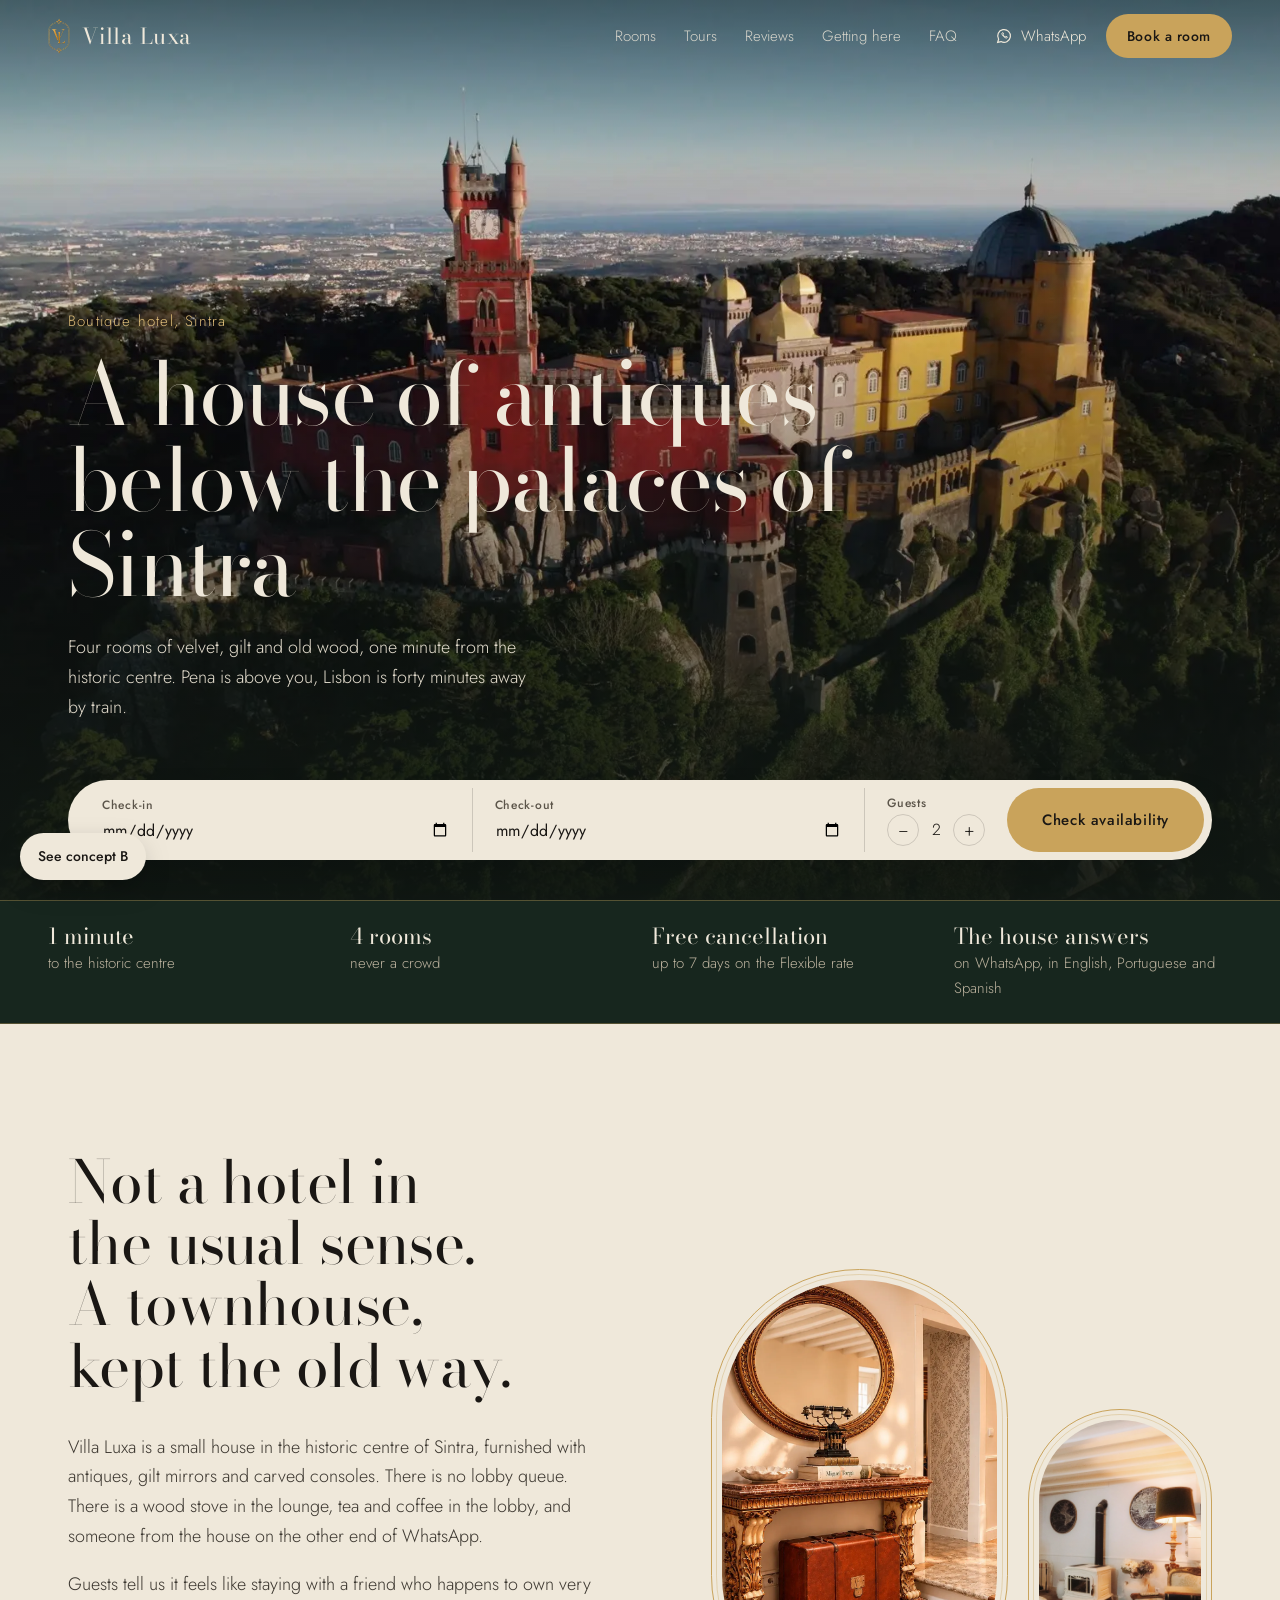
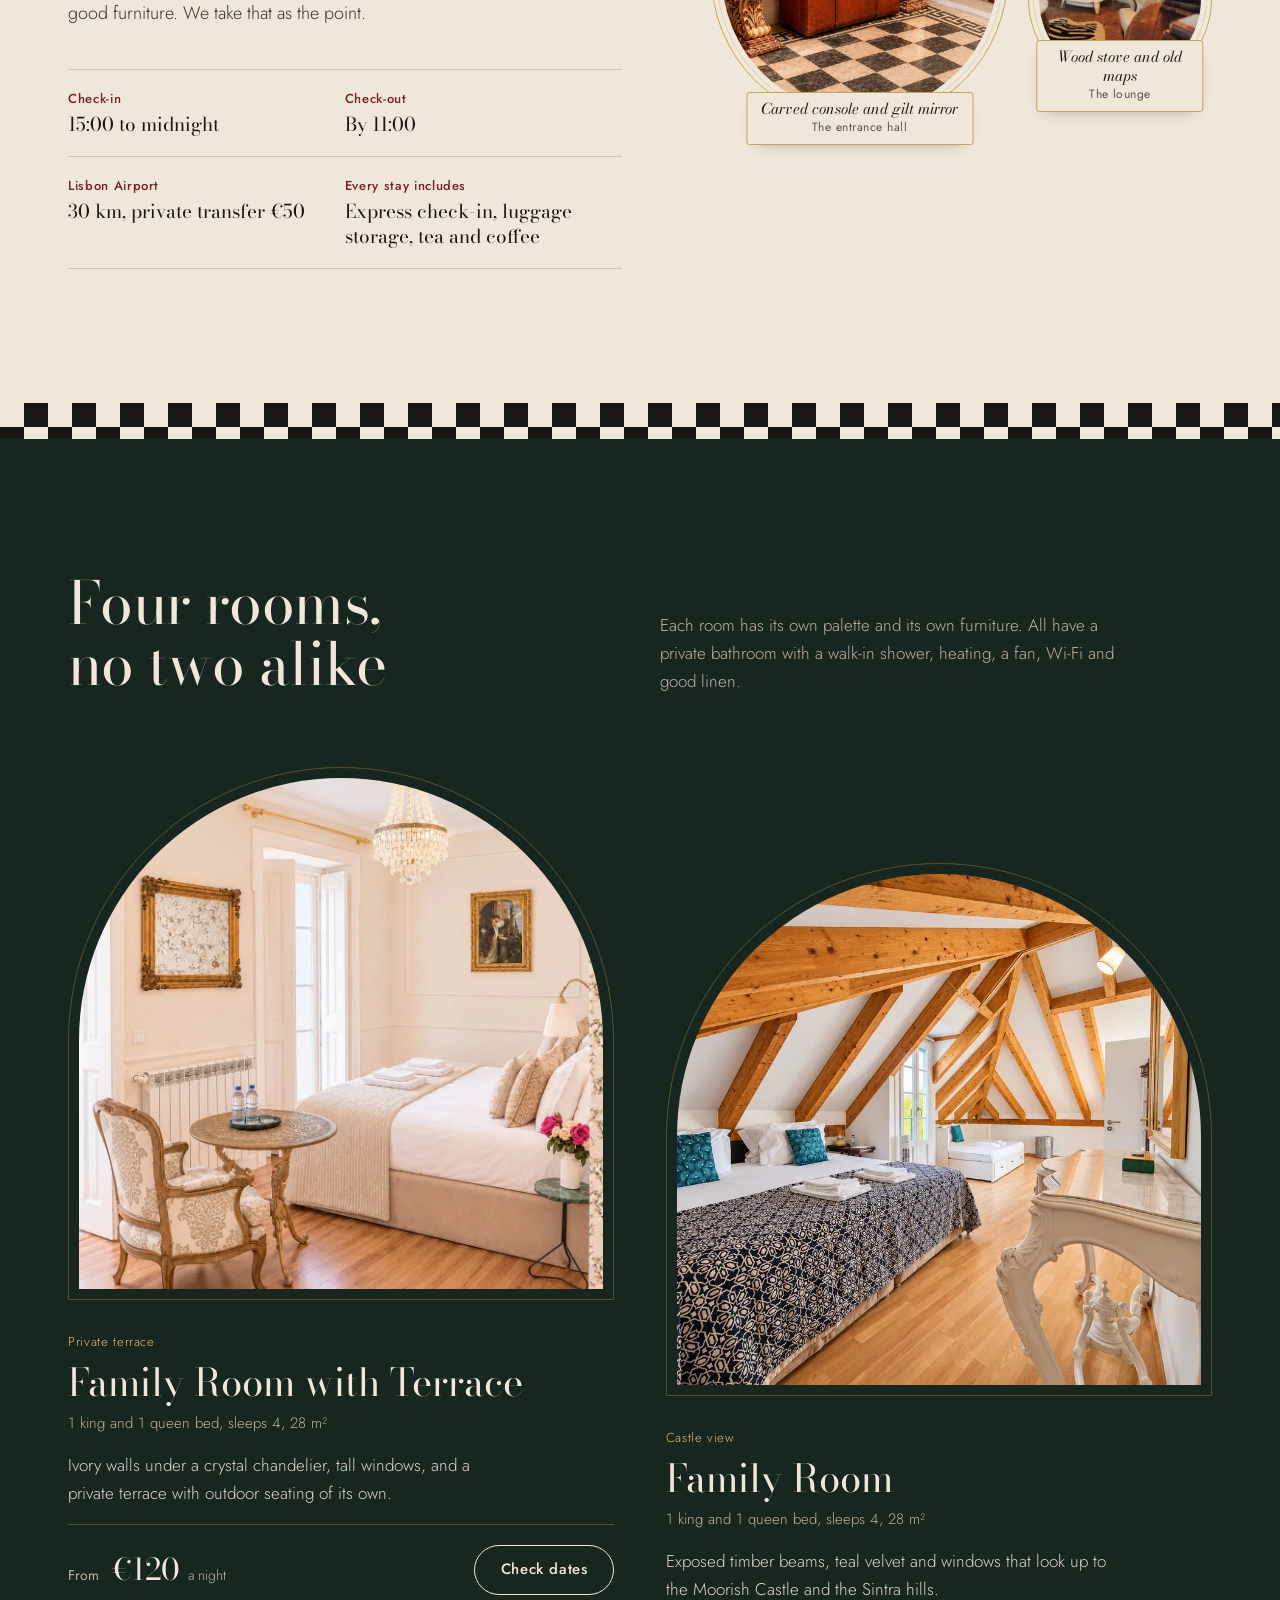
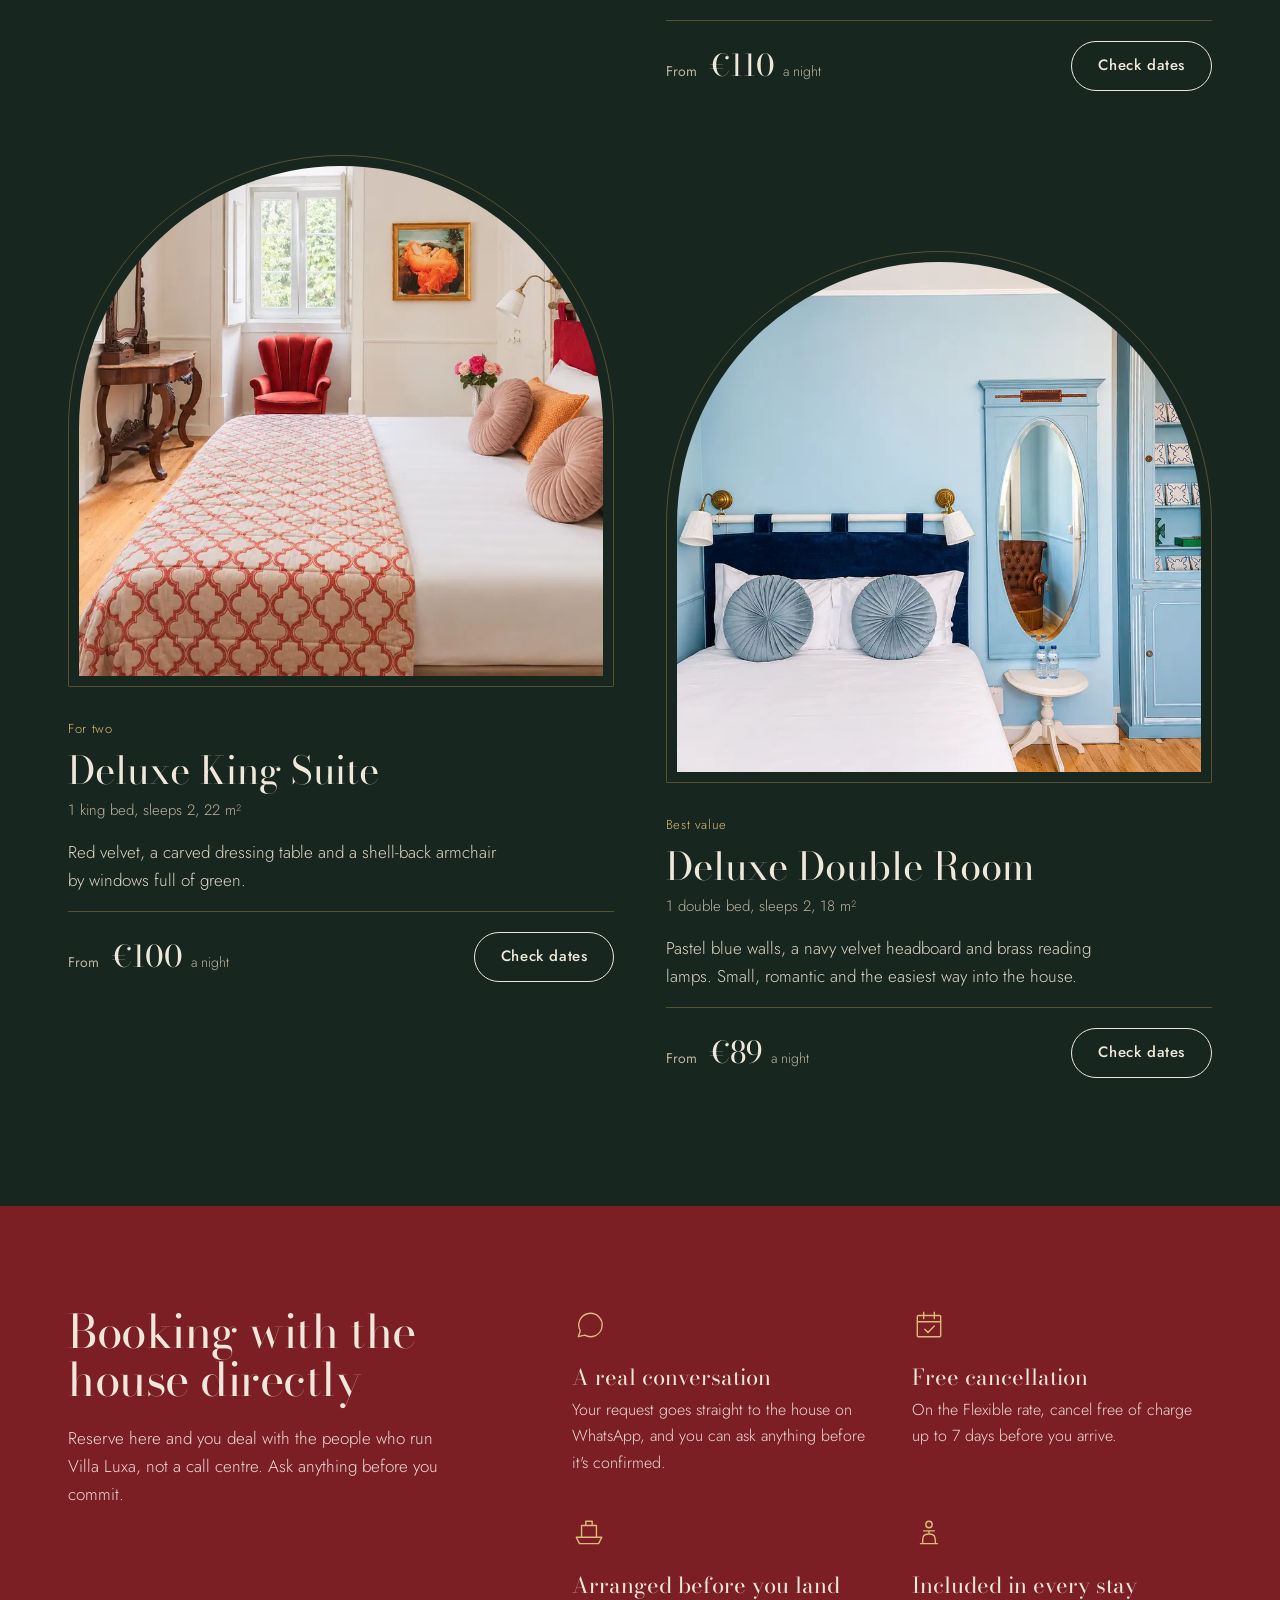
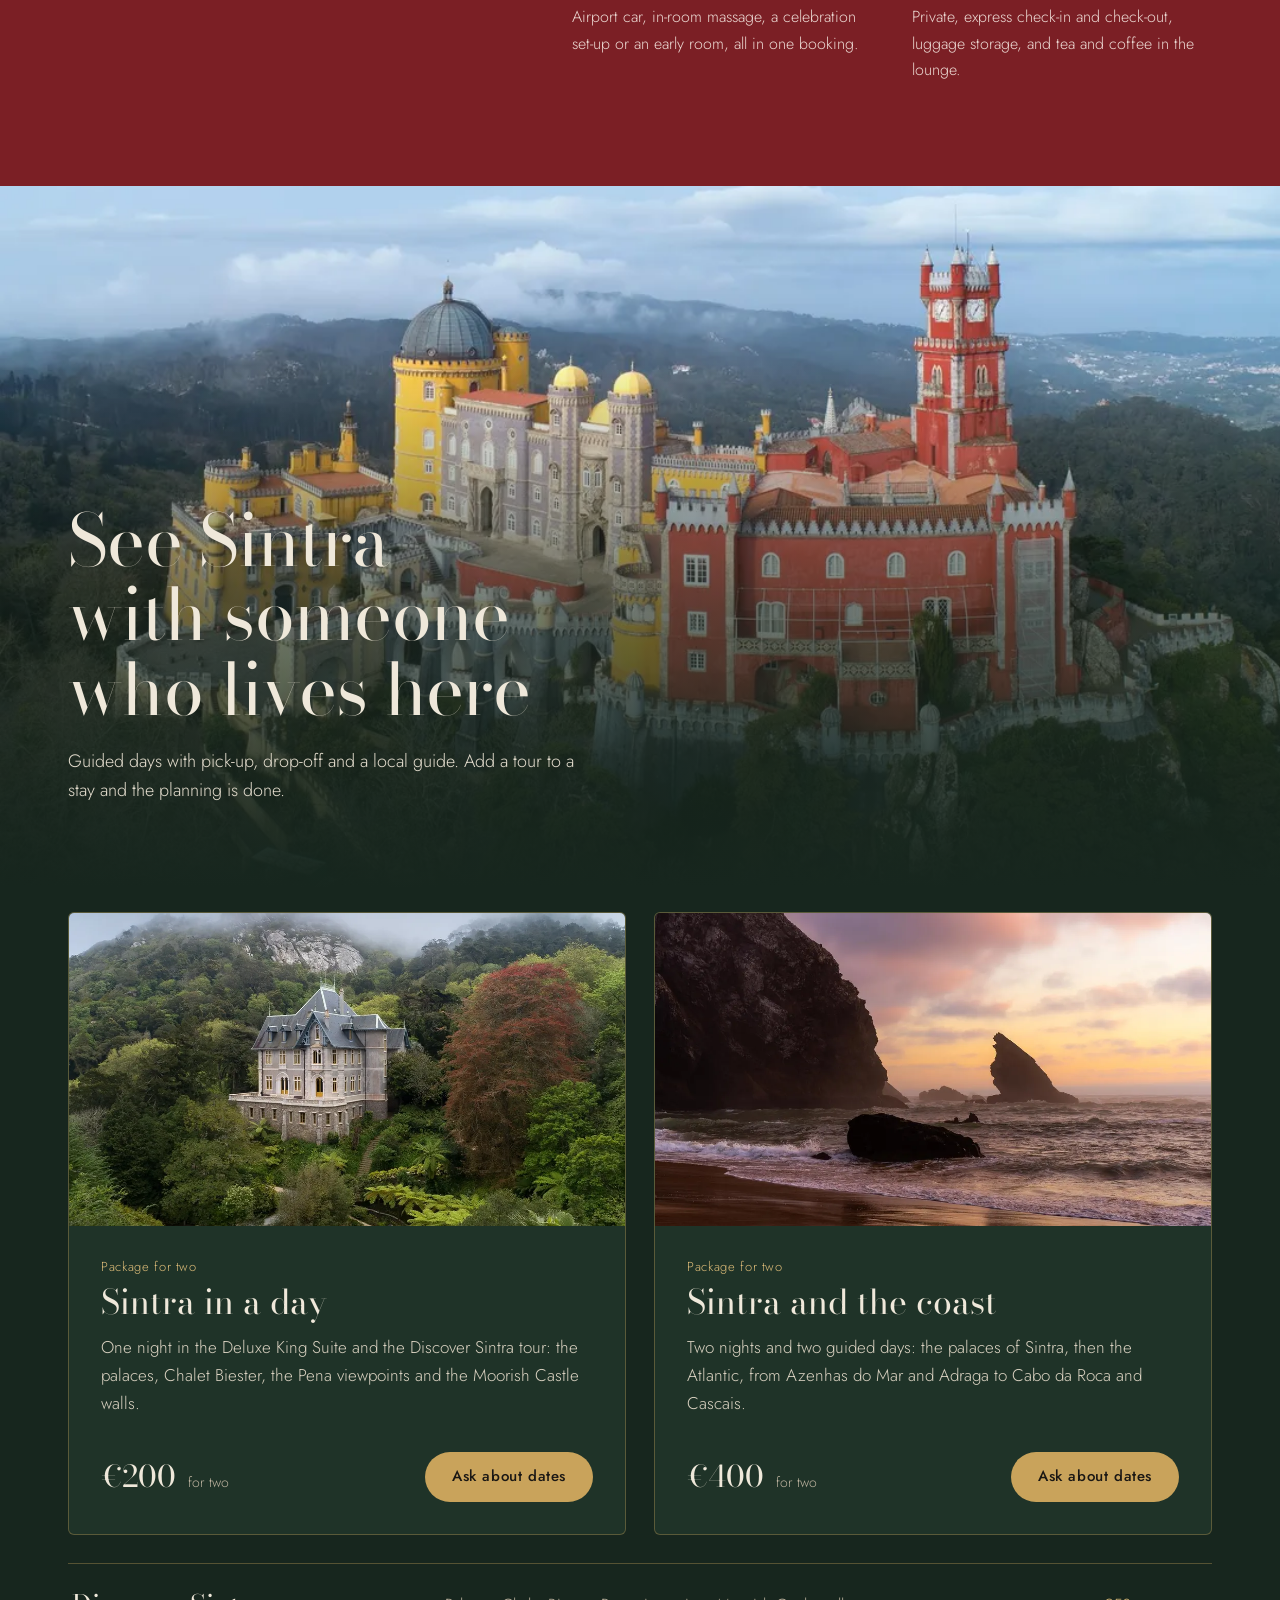
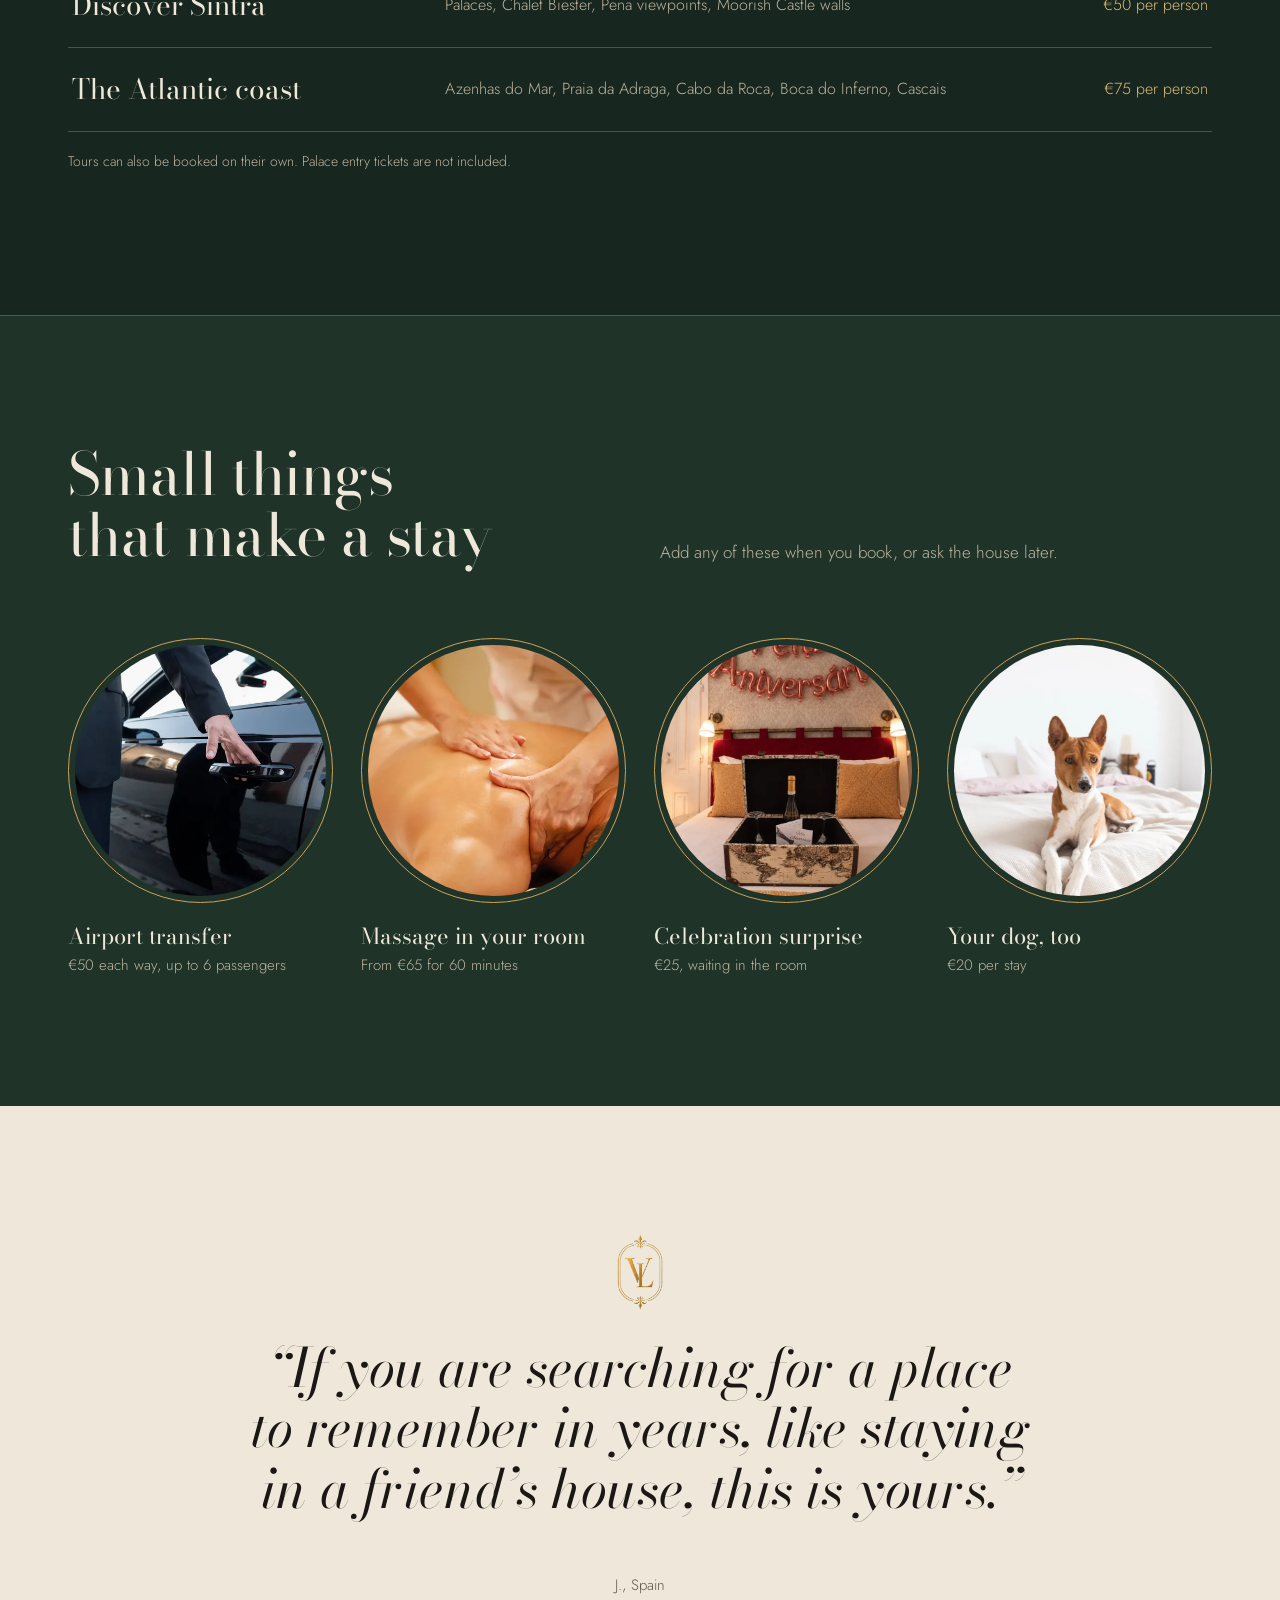
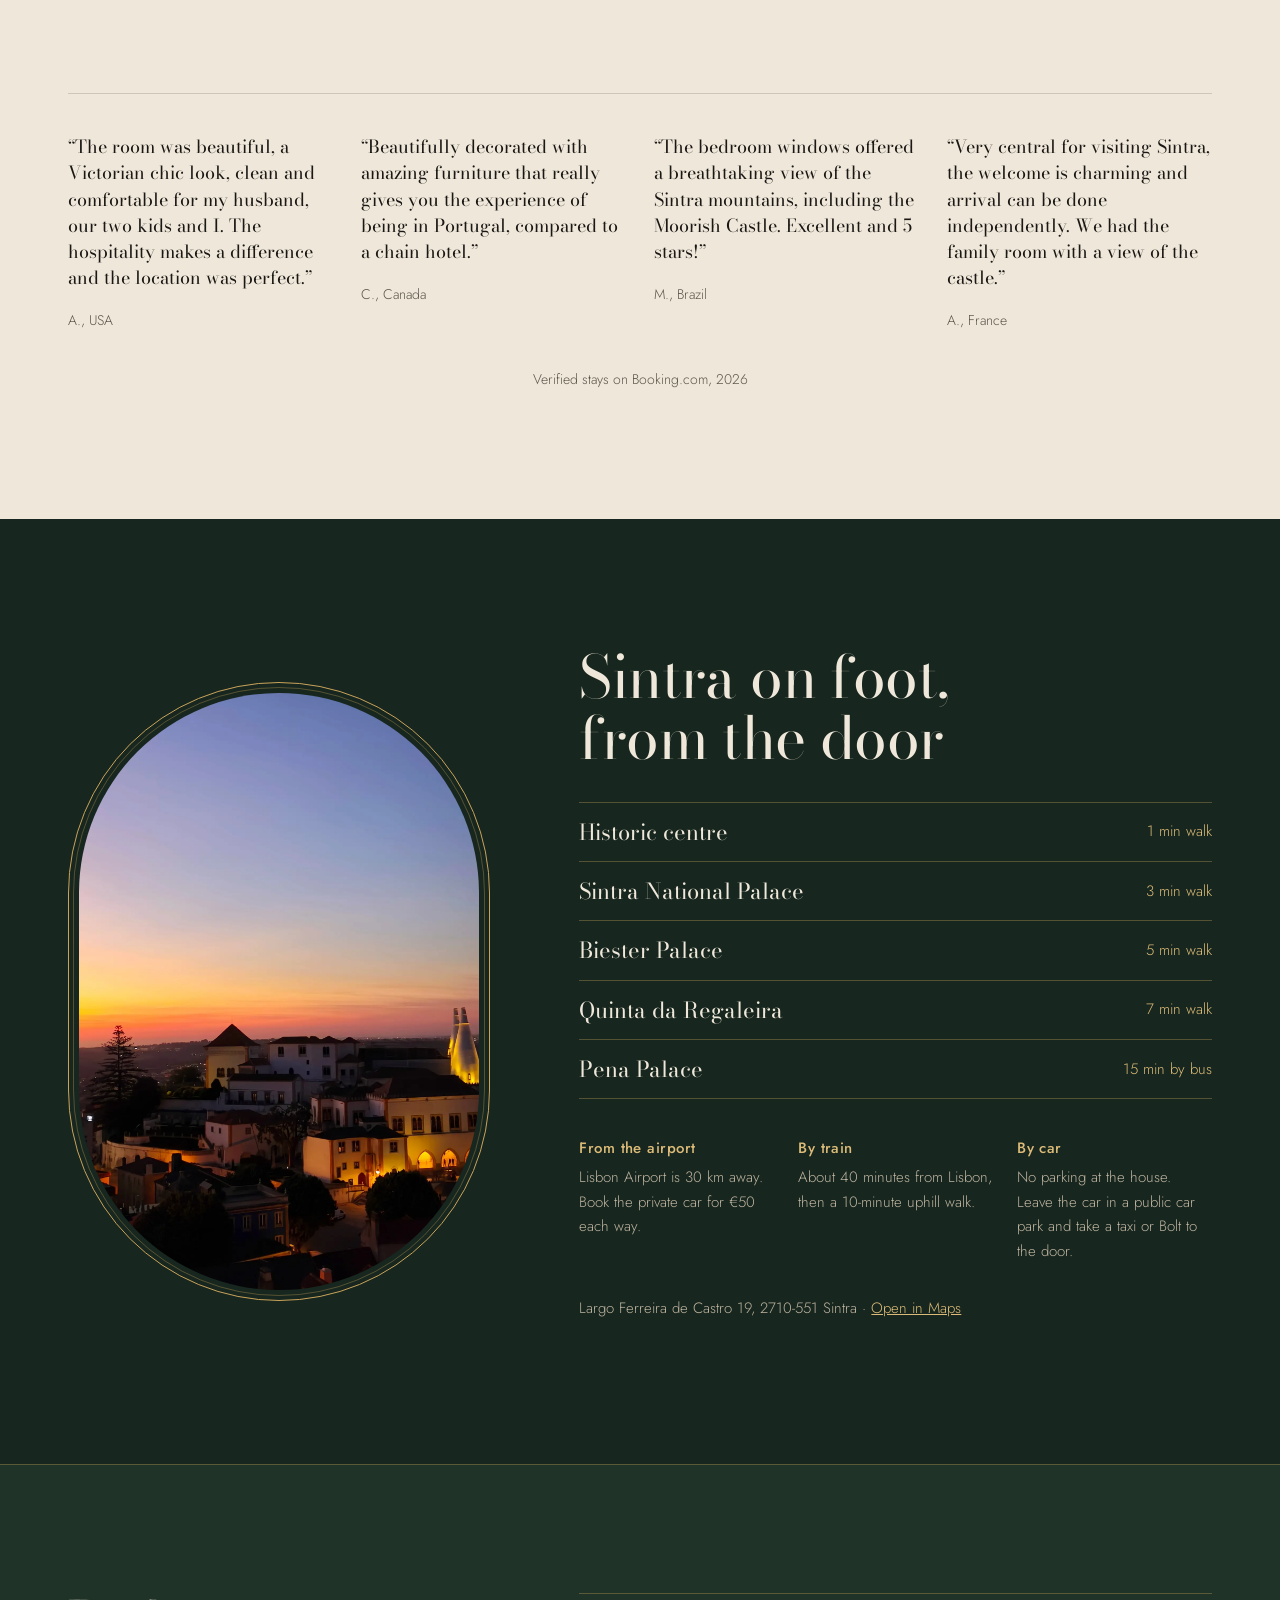
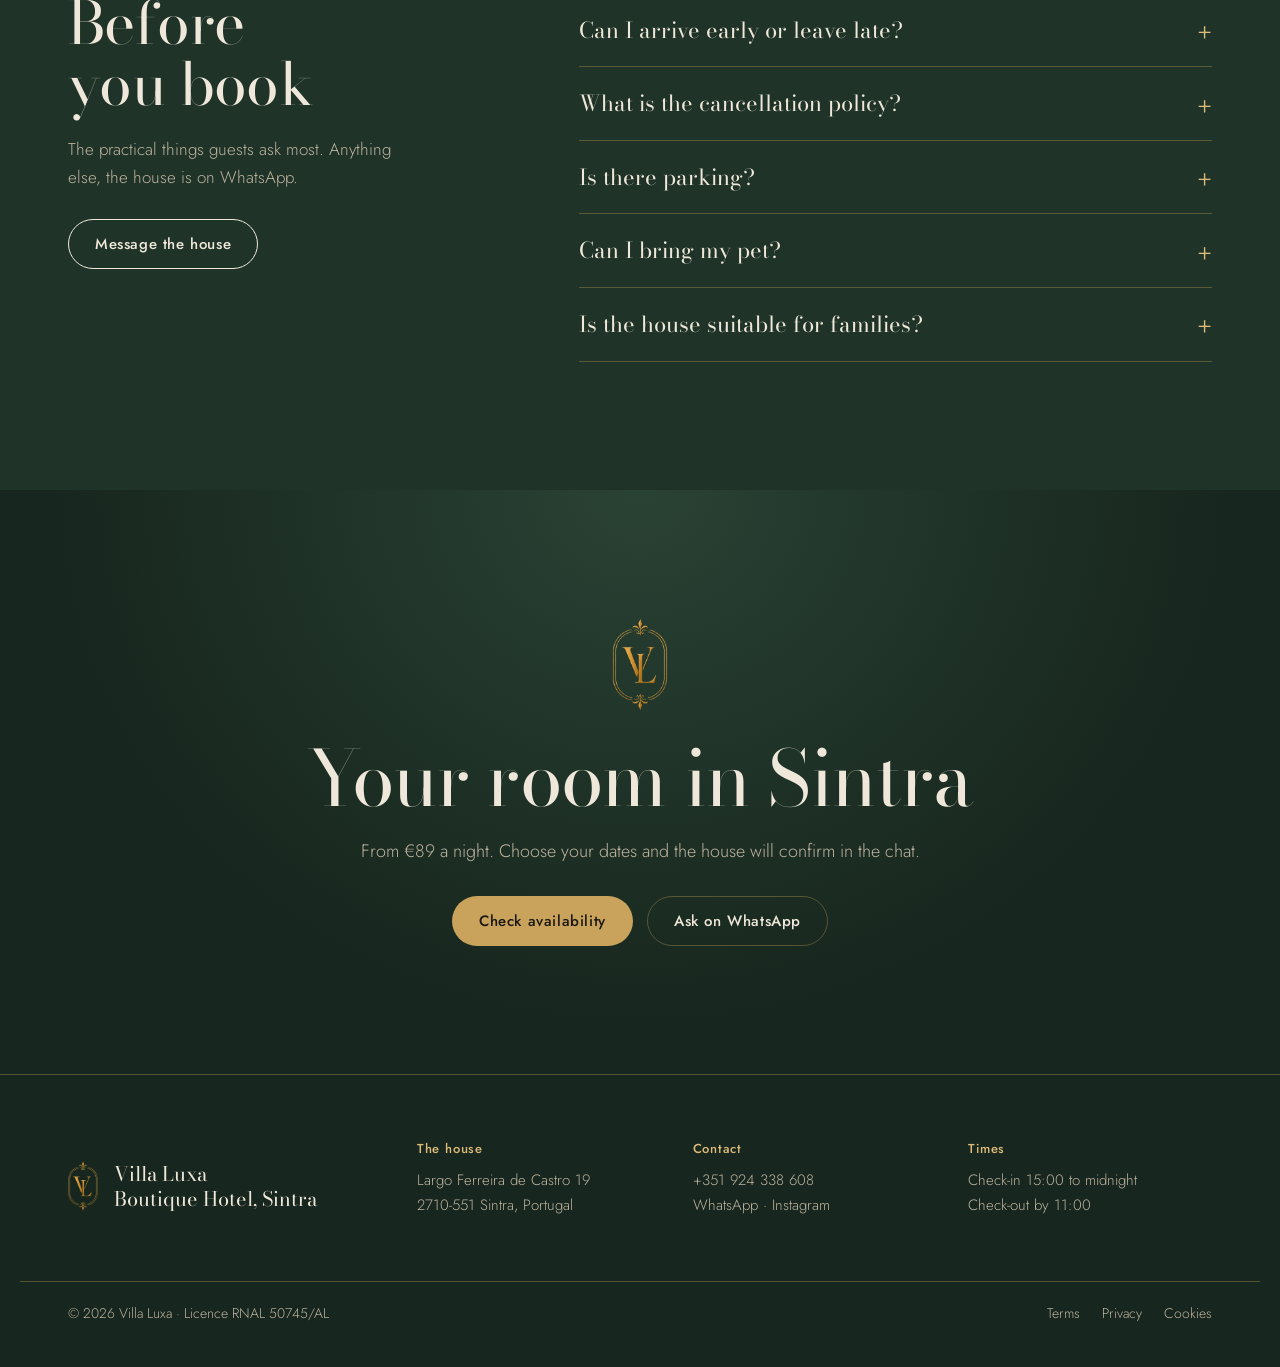
==== a/index.html @ af06a6b9 "Add two homepage design directions for Villa Luxa Concept A (Salão): evening, cinematic, forest gree" ====
<!doctype html>
<html lang="en">
<head>
<meta charset="utf-8">
<meta name="viewport" content="width=device-width, initial-scale=1">
<title>Villa Luxa · Boutique hotel in the heart of Sintra</title>
<meta name="description" content="A townhouse of antiques one minute from Sintra's historic centre. Four rooms, private tours to the palaces and the Atlantic coast, and a house that answers on WhatsApp.">
<link rel="preconnect" href="https://fonts.googleapis.com">
<link rel="preconnect" href="https://fonts.gstatic.com" crossorigin>
<link href="https://fonts.googleapis.com/css2?family=Bodoni+Moda:ital,opsz,wght@0,6..96,400..700;1,6..96,400..600&family=Jost:wght@300..600&display=swap" rel="stylesheet">
<link rel="stylesheet" href="style.css">
<link rel="icon" href="../assets/img/monogram.png">
</head>
<body>

<a class="skip" href="#main">Skip to content</a>

<header class="nav" data-nav>
  <div class="nav-in">
    <a class="nav-brand" href="#top" aria-label="Villa Luxa, back to top">
      <img src="../assets/img/monogram.png" alt="" width="22" height="36">
      <span>Villa Luxa</span>
    </a>
    <nav class="nav-links" aria-label="Main">
      <a href="#rooms">Rooms</a>
      <a href="#tours">Tours</a>
      <a href="#reviews">Reviews</a>
      <a href="#visit">Getting here</a>
      <a href="#faq">FAQ</a>
    </nav>
    <div class="nav-actions">
      <a class="nav-wa" href="https://wa.me/351924338608" target="_blank" rel="noopener" aria-label="Message the house on WhatsApp">
        <svg width="18" height="18" viewBox="0 0 24 24" fill="none" stroke="currentColor" stroke-width="1.6" aria-hidden="true"><path d="M3.5 20.5l1.3-4.2A8.5 8.5 0 1 1 8 19.4z"/><path d="M9 8.5c.3 2.6 3.3 5.9 6.5 6.4l1-1.6-2-1-1 .9c-1-.4-2.4-1.8-2.8-2.8l.9-1-1-2z" stroke-width="1.2"/></svg>
        <span>WhatsApp</span>
      </a>
      <button class="btn btn-gilt btn-sm" type="button" data-book-open>Book a room</button>
    </div>
  </div>
</header>

<main id="main">

<!-- HERO -->
<section class="hero" id="top">
  <video class="hero-video" autoplay muted loop playsinline poster="../assets/img/pena-aerial.webp" aria-hidden="true">
    <source src="../assets/video/hero.mp4" type="video/mp4">
  </video>
  <div class="hero-scrim" aria-hidden="true"></div>
  <div class="hero-in">
    <p class="hero-kicker">Boutique hotel, Sintra</p>
    <h1 class="hero-title">A house of antiques<br>below the palaces of Sintra</h1>
    <p class="hero-sub">Four rooms of velvet, gilt and old wood, one minute from the historic centre. Pena is above you, Lisbon is forty minutes away by train.</p>
  </div>

  <form class="qb" data-quick-book aria-label="Check availability">
    <label class="qb-field"><span>Check-in</span><input type="date" data-qb-in required></label>
    <label class="qb-field"><span>Check-out</span><input type="date" data-qb-out required></label>
    <div class="qb-field qb-guests"><span id="qb-g">Guests</span>
      <div class="qb-step" role="group" aria-labelledby="qb-g">
        <button type="button" data-qb-g="-1" aria-label="Fewer guests">−</button><output data-qb-guests>2</output><button type="button" data-qb-g="1" aria-label="More guests">+</button>
      </div>
    </div>
    <button class="btn btn-gilt qb-go" type="submit">Check availability</button>
  </form>
</section>

<!-- PROOF STRIP -->
<section class="proof" aria-label="Why guests choose Villa Luxa">
  <ul class="proof-in">
    <li><strong>1 minute</strong> to the historic centre</li>
    <li><strong>4 rooms</strong> never a crowd</li>
    <li><strong>Free cancellation</strong> up to 7 days on the Flexible rate</li>
    <li><strong>The house answers</strong> on WhatsApp, in English, Portuguese and Spanish</li>
  </ul>
</section>

<!-- INTRO -->
<section class="intro">
  <div class="wrap intro-grid">
    <div class="intro-copy">
      <h2 class="display">Not a hotel in the usual sense. A townhouse, kept the old way.</h2>
      <p>Villa Luxa is a small house in the historic centre of Sintra, furnished with antiques, gilt mirrors and carved consoles. There is no lobby queue. There is a wood stove in the lounge, tea and coffee in the lobby, and someone from the house on the other end of WhatsApp.</p>
      <p>Guests tell us it feels like staying with a friend who happens to own very good furniture. We take that as the point.</p>
      <dl class="facts">
        <div><dt>Check-in</dt><dd>15:00 to midnight</dd></div>
        <div><dt>Check-out</dt><dd>By 11:00</dd></div>
        <div><dt>Lisbon Airport</dt><dd>30 km, private transfer €50</dd></div>
        <div><dt>Every stay includes</dt><dd>Express check-in, luggage storage, tea and coffee</dd></div>
      </dl>
    </div>
    <div class="intro-pics">
      <figure class="capsule capsule-tall">
        <img src="../assets/img/hall-console.webp" alt="The entrance hall: a round gilt mirror over a carved marble-topped console, an antique telephone on a stack of books and a leather trunk, on a black and cream chequered floor." loading="lazy">
        <figcaption class="plate">Carved console and gilt mirror<span>The entrance hall</span></figcaption>
      </figure>
      <figure class="capsule capsule-small">
        <img src="../assets/img/lobby.webp" alt="The lobby lounge: a white wood stove between framed world maps, a gilt floor lamp and an armchair, under whitewashed beams." loading="lazy">
        <figcaption class="plate">Wood stove and old maps<span>The lounge</span></figcaption>
      </figure>
    </div>
  </div>
</section>

<div class="checker" aria-hidden="true"></div>

<!-- ROOMS -->
<section class="rooms" id="rooms">
  <div class="wrap">
    <div class="sec-head">
      <h2 class="display">Four rooms, no two alike</h2>
      <p>Each room has its own palette and its own furniture. All have a private bathroom with a walk-in shower, heating, a fan, Wi-Fi and good linen.</p>
    </div>

    <div class="room-list">
      <article class="room">
        <figure class="room-pic"><img src="../assets/img/family-terrace.webp" alt="Ivory room under a crystal chandelier, a carved round table and a patterned armchair, and a tall window open onto the light." loading="lazy"></figure>
        <div class="room-body">
          <p class="room-tag">Private terrace</p>
          <h3>Family Room with Terrace</h3>
          <p class="room-meta">1 king and 1 queen bed, sleeps 4, 28 m²</p>
          <p>Ivory walls under a crystal chandelier, tall windows, and a private terrace with outdoor seating of its own.</p>
          <div class="room-foot">
            <p class="price"><span>From</span> €120 <small>a night</small></p>
            <button class="btn btn-line" type="button" data-book-open data-room="family-terrace">Check dates</button>
          </div>
        </div>
      </article>

      <article class="room">
        <figure class="room-pic"><img src="../assets/img/family-room.webp" alt="Family room under exposed timber rafters, a king bed with teal cushions and a second bed beyond, a carved console under a gilt mirror." loading="lazy"></figure>
        <div class="room-body">
          <p class="room-tag">Castle view</p>
          <h3>Family Room</h3>
          <p class="room-meta">1 king and 1 queen bed, sleeps 4, 28 m²</p>
          <p>Exposed timber beams, teal velvet and windows that look up to the Moorish Castle and the Sintra hills.</p>
          <div class="room-foot">
            <p class="price"><span>From</span> €110 <small>a night</small></p>
            <button class="btn btn-line" type="button" data-book-open data-room="family">Check dates</button>
          </div>
        </div>
      </article>

      <article class="room">
        <figure class="room-pic"><img src="../assets/img/king-suite.webp" alt="Suite with a red velvet headboard, orange and pink cushions, an antique carved dressing table and a red armchair by the window." loading="lazy"></figure>
        <div class="room-body">
          <p class="room-tag">For two</p>
          <h3>Deluxe King Suite</h3>
          <p class="room-meta">1 king bed, sleeps 2, 22 m²</p>
          <p>Red velvet, a carved dressing table and a shell-back armchair by windows full of green.</p>
          <div class="room-foot">
            <p class="price"><span>From</span> €100 <small>a night</small></p>
            <button class="btn btn-line" type="button" data-book-open data-room="king-suite">Check dates</button>
          </div>
        </div>
      </article>

      <article class="room">
        <figure class="room-pic"><img src="../assets/img/deluxe-double.webp" alt="Pale blue double room: a navy velvet headboard between brass reading lamps, an oval mirror in a tall blue frame." loading="lazy"></figure>
        <div class="room-body">
          <p class="room-tag">Best value</p>
          <h3>Deluxe Double Room</h3>
          <p class="room-meta">1 double bed, sleeps 2, 18 m²</p>
          <p>Pastel blue walls, a navy velvet headboard and brass reading lamps. Small, romantic and the easiest way into the house.</p>
          <div class="room-foot">
            <p class="price"><span>From</span> €89 <small>a night</small></p>
            <button class="btn btn-line" type="button" data-book-open data-room="double">Check dates</button>
          </div>
        </div>
      </article>
    </div>
  </div>
</section>

<!-- DIRECT -->
<section class="direct">
  <div class="wrap direct-grid">
    <div>
      <h2 class="display">Booking with the house directly</h2>
      <p>Reserve here and you deal with the people who run Villa Luxa, not a call centre. Ask anything before you commit.</p>
    </div>
    <ul class="direct-list">
      <li>
        <svg viewBox="0 0 32 32" aria-hidden="true"><path d="M6 27l1.8-5.6A11 11 0 1 1 12 25.6z"/></svg>
        <h3>A real conversation</h3>
        <p>Your request goes straight to the house on WhatsApp, and you can ask anything before it's confirmed.</p>
      </li>
      <li>
        <svg viewBox="0 0 32 32" aria-hidden="true"><rect x="5" y="7" width="22" height="20" rx="1"/><path d="M5 13h22M11 4v6M21 4v6M12 20l3 3 6-6"/></svg>
        <h3>Free cancellation</h3>
        <p>On the Flexible rate, cancel free of charge up to 7 days before you arrive.</p>
      </li>
      <li>
        <svg viewBox="0 0 32 32" aria-hidden="true"><path d="M4 20h24l-3 6H7zM9 20V9h14v11M13 9V5h6v4"/></svg>
        <h3>Arranged before you land</h3>
        <p>Airport car, in-room massage, a celebration set-up or an early room, all in one booking.</p>
      </li>
      <li>
        <svg viewBox="0 0 32 32" aria-hidden="true"><path d="M8 26h16M10 26c0-6 0-9 6-9s6 3 6 9M16 17v-3M11 14h10M16 5a3 3 0 1 1 0 6 3 3 0 0 1 0-6"/></svg>
        <h3>Included in every stay</h3>
        <p>Private, express check-in and check-out, luggage storage, and tea and coffee in the lounge.</p>
      </li>
    </ul>
  </div>
</section>

<!-- TOURS -->
<section class="tours" id="tours">
  <div class="tours-hero">
    <img src="../assets/img/pena-tour.webp" alt="Pena Palace from the air: its red clock tower, yellow domed wings and crenellated terraces on the crag, the wooded serra beyond." loading="lazy">
    <div class="tours-hero-copy wrap">
      <h2 class="display">See Sintra with someone who lives here</h2>
      <p>Guided days with pick-up, drop-off and a local guide. Add a tour to a stay and the planning is done.</p>
    </div>
  </div>
  <div class="wrap">
    <div class="pkg-grid">
      <article class="pkg">
        <img src="../assets/img/chalet-biester.webp" alt="Chalet Biester's slate roofs among tree ferns, the Moorish Castle's crag behind it in mist." loading="lazy">
        <div class="pkg-body">
          <p class="pkg-kind">Package for two</p>
          <h3>Sintra in a day</h3>
          <p>One night in the Deluxe King Suite and the Discover Sintra tour: the palaces, Chalet Biester, the Pena viewpoints and the Moorish Castle walls.</p>
          <div class="pkg-foot"><p class="price">€200 <small>for two</small></p><a class="btn btn-gilt" href="#" data-tour="sintra-day">Ask about dates</a></div>
        </div>
      </article>
      <article class="pkg">
        <img src="../assets/img/praia-adraga.webp" alt="Praia da Adraga at sunset: wet sand, a dark cliff and a pointed sea stack against a pink and gold sky." loading="lazy">
        <div class="pkg-body">
          <p class="pkg-kind">Package for two</p>
          <h3>Sintra and the coast</h3>
          <p>Two nights and two guided days: the palaces of Sintra, then the Atlantic, from Azenhas do Mar and Adraga to Cabo da Roca and Cascais.</p>
          <div class="pkg-foot"><p class="price">€400 <small>for two</small></p><a class="btn btn-gilt" href="#" data-tour="sintra-coast">Ask about dates</a></div>
        </div>
      </article>
    </div>
    <div class="tour-rows">
      <a class="tour-row" href="#" data-tour="discover-sintra">
        <span class="tour-name">Discover Sintra</span>
        <span class="tour-desc">Palaces, Chalet Biester, Pena viewpoints, Moorish Castle walls</span>
        <span class="tour-price">€50 per person</span>
      </a>
      <a class="tour-row" href="#" data-tour="atlantic-coast">
        <span class="tour-name">The Atlantic coast</span>
        <span class="tour-desc">Azenhas do Mar, Praia da Adraga, Cabo da Roca, Boca do Inferno, Cascais</span>
        <span class="tour-price">€75 per person</span>
      </a>
    </div>
    <p class="fine">Tours can also be booked on their own. Palace entry tickets are not included.</p>
  </div>
</section>

<!-- EXTRAS -->
<section class="extras">
  <div class="wrap">
    <div class="sec-head">
      <h2 class="display">Small things that make a stay</h2>
      <p>Add any of these when you book, or ask the house later.</p>
    </div>
    <ul class="extra-grid">
      <li><img src="../assets/img/airport-transfer.webp" alt="" loading="lazy"><h3>Airport transfer</h3><p>€50 each way, up to 6 passengers</p></li>
      <li><img src="../assets/img/massage.webp" alt="" loading="lazy"><h3>Massage in your room</h3><p>From €65 for 60 minutes</p></li>
      <li><img src="../assets/img/celebration.webp" alt="" loading="lazy"><h3>Celebration surprise</h3><p>€25, waiting in the room</p></li>
      <li><img src="../assets/img/pet.webp" alt="" loading="lazy"><h3>Your dog, too</h3><p>€20 per stay</p></li>
    </ul>
  </div>
</section>

<!-- REVIEWS -->
<section class="reviews" id="reviews">
  <div class="wrap">
    <figure class="feature-quote">
      <img class="fq-mono" src="../assets/img/monogram.png" alt="" width="46" height="76">
      <blockquote>
        <p>“If you are searching for a place to remember in years, like staying in a friend’s house, this is yours.”</p>
      </blockquote>
      <figcaption>J., Spain</figcaption>
    </figure>
    <div class="quote-grid">
      <figure><blockquote><p>“The room was beautiful, a Victorian chic look, clean and comfortable for my husband, our two kids and I. The hospitality makes a difference and the location was perfect.”</p></blockquote><figcaption>A., USA</figcaption></figure>
      <figure><blockquote><p>“Beautifully decorated with amazing furniture that really gives you the experience of being in Portugal, compared to a chain hotel.”</p></blockquote><figcaption>C., Canada</figcaption></figure>
      <figure><blockquote><p>“The bedroom windows offered a breathtaking view of the Sintra mountains, including the Moorish Castle. Excellent and 5 stars!”</p></blockquote><figcaption>M., Brazil</figcaption></figure>
      <figure><blockquote><p>“Very central for visiting Sintra, the welcome is charming and arrival can be done independently. We had the family room with a view of the castle.”</p></blockquote><figcaption>A., France</figcaption></figure>
    </div>
    <p class="verified">Verified stays on Booking.com, 2026</p>
  </div>
</section>

<!-- VISIT -->
<section class="visit" id="visit">
  <div class="wrap visit-grid">
    <figure class="capsule capsule-visit">
      <img src="../assets/img/dusk-sintra.webp" alt="Dusk over Sintra: the National Palace's conical chimneys lit gold above the town rooftops." loading="lazy">
    </figure>
    <div>
      <h2 class="display">Sintra on foot, from the door</h2>
      <ol class="walk">
        <li><span>Historic centre</span><span>1 min walk</span></li>
        <li><span>Sintra National Palace</span><span>3 min walk</span></li>
        <li><span>Biester Palace</span><span>5 min walk</span></li>
        <li><span>Quinta da Regaleira</span><span>7 min walk</span></li>
        <li><span>Pena Palace</span><span>15 min by bus</span></li>
      </ol>
      <div class="arrive">
        <div><h3>From the airport</h3><p>Lisbon Airport is 30 km away. Book the private car for €50 each way.</p></div>
        <div><h3>By train</h3><p>About 40 minutes from Lisbon, then a 10-minute uphill walk.</p></div>
        <div><h3>By car</h3><p>No parking at the house. Leave the car in a public car park and take a taxi or Bolt to the door.</p></div>
      </div>
      <p class="addr">Largo Ferreira de Castro 19, 2710-551 Sintra · <a href="https://maps.google.com/?q=Largo+Ferreira+de+Castro+19,+Sintra" target="_blank" rel="noopener">Open in Maps</a></p>
    </div>
  </div>
</section>

<!-- FAQ -->
<section class="faq" id="faq">
  <div class="wrap faq-grid">
    <div>
      <h2 class="display">Before you book</h2>
      <p>The practical things guests ask most. Anything else, the house is on WhatsApp.</p>
      <a class="btn btn-line" href="https://wa.me/351924338608" target="_blank" rel="noopener">Message the house</a>
    </div>
    <div class="faq-list">
      <details><summary>Can I arrive early or leave late?</summary><p>Early check-in is €20 and gives you the room from 12:00. Late check-out is €20 and keeps it until 14:00. Add either when you book, or ask in advance.</p></details>
      <details><summary>What is the cancellation policy?</summary><p>On the Flexible rate you can cancel free of charge up to 7 days before you arrive; closer to the date a charge may apply. A Non-refundable booking can't be cancelled free of charge.</p></details>
      <details><summary>Is there parking?</summary><p>There's no parking in front of the house, and the historic centre is a maze of one-way streets. Use one of the nearby public car parks and take a taxi or Bolt (not Uber) to the door.</p></details>
      <details><summary>Can I bring my pet?</summary><p>Yes, for €20 per stay, in every room except the Deluxe Double. Let us know in advance.</p></details>
      <details><summary>Is the house suitable for families?</summary><p>Both Family Rooms sleep four, with a king and a queen bed. The Family Room with Terrace has its own outdoor seating.</p></details>
    </div>
  </div>
</section>

<!-- CLOSER -->
<section class="closer">
  <div class="wrap closer-in">
    <img src="../assets/img/monogram.png" alt="" width="56" height="93">
    <h2 class="display">Your room in Sintra</h2>
    <p>From €89 a night. Choose your dates and the house will confirm in the chat.</p>
    <div class="closer-cta">
      <button class="btn btn-gilt" type="button" data-book-open>Check availability</button>
      <a class="btn btn-ghost" href="https://wa.me/351924338608" target="_blank" rel="noopener">Ask on WhatsApp</a>
    </div>
  </div>
</section>

</main>

<footer class="foot">
  <div class="wrap foot-grid">
    <div class="foot-brand"><img src="../assets/img/monogram.png" alt="" width="30" height="50"><p>Villa Luxa<br>Boutique Hotel, Sintra</p></div>
    <div><h3>The house</h3><p>Largo Ferreira de Castro 19<br>2710-551 Sintra, Portugal</p></div>
    <div><h3>Contact</h3><p><a href="tel:+351924338608">+351 924 338 608</a><br><a href="https://wa.me/351924338608" target="_blank" rel="noopener">WhatsApp</a> · <a href="https://www.instagram.com/villa.luxa.sintra/" target="_blank" rel="noopener">Instagram</a></p></div>
    <div><h3>Times</h3><p>Check-in 15:00 to midnight<br>Check-out by 11:00</p></div>
  </div>
  <div class="wrap foot-legal"><p>© 2026 Villa Luxa · Licence RNAL 50745/AL</p><p><a href="#">Terms</a> <a href="#">Privacy</a> <a href="#">Cookies</a></p></div>
</footer>

<!-- Mobile booking bar -->
<div class="mbar">
  <p><span>From</span> €89 <small>a night</small></p>
  <button class="btn btn-gilt" type="button" data-book-open>Check availability</button>
</div>

<div class="bk-scrim" hidden></div>
<aside id="booking" class="bk" data-img="../assets/img/"></aside>

<a class="concept-switch" href="../b/">See concept B</a>

<script src="../assets/js/booking.js"></script>
<script src="main.js"></script>
</body>
</html>
---- a/style.css ----
/* Villa Luxa — Concept A "Salão"
   Evening, cinematic. Sintra forest green, gilt, oxblood velvet, bone.
   Signature: the monogram's capsule frame on photography; a chequered marble band. */

:root {
  --serra: #17261e;
  --serra-2: #1f3328;
  --serra-3: #2a4234;
  --gilt: #c9a35b;
  --gilt-hi: #dcbb78;
  --velvet: #7b1f25;
  --bone: #efe8da;
  --bone-2: #e5dccb;
  --ink: #1a1714;
  --mute-d: #bdb39f;   /* muted text on green */
  --mute-l: #5c554a;   /* muted text on bone */
  --line-d: rgba(201, 163, 91, .35);
  --line-l: rgba(26, 23, 20, .16);

  --display: 'Bodoni Moda', 'Didot', Georgia, serif;
  --sans: 'Jost', 'Futura', system-ui, sans-serif;

  --wrap: 1240px;
  --pad: clamp(16px, 4vw, 48px);
  --sec: clamp(72px, 10vw, 140px);
}

*, *::before, *::after { box-sizing: border-box; }
html { scroll-behavior: smooth; -webkit-text-size-adjust: 100%; }
body {
  margin: 0;
  background: var(--serra);
  color: var(--bone);
  font: 300 17px/1.65 var(--sans);
  -webkit-font-smoothing: antialiased;
}
img, video { display: block; max-width: 100%; }
a { color: inherit; }
h1, h2, h3 { margin: 0; font-weight: 400; }
p { margin: 0 0 1em; }
button { font: inherit; color: inherit; }
:focus-visible { outline: 2px solid var(--gilt-hi); outline-offset: 3px; }

.skip { position: absolute; left: -999px; top: 8px; background: var(--gilt); color: var(--ink); padding: 8px 14px; z-index: 100; }
.skip:focus { left: 8px; }

.wrap { max-width: var(--wrap); margin: 0 auto; padding: 0 var(--pad); }
.display {
  font-family: var(--display);
  font-optical-sizing: auto;
  font-weight: 400;
  font-size: clamp(34px, 4.6vw, 64px);
  line-height: 1.04;
  letter-spacing: -.01em;
  text-wrap: balance;
}

/* ---------- buttons ---------- */
.btn {
  display: inline-flex; align-items: center; justify-content: center; gap: 10px;
  min-height: 50px; padding: 0 26px;
  font: 500 15px/1 var(--sans); letter-spacing: .04em;
  text-decoration: none; cursor: pointer;
  border: 1px solid transparent; border-radius: 999px;
  transition: background-color .2s, color .2s, border-color .2s;
}
.btn-sm { min-height: 44px; padding: 0 20px; font-size: 14px; }
.btn-gilt { background: var(--gilt); color: var(--ink); }
.btn-gilt:hover { background: var(--gilt-hi); }
.btn-line { border-color: currentColor; background: transparent; }
.btn-line:hover { background: var(--bone); color: var(--ink); border-color: var(--bone); }
.btn-ghost { border-color: var(--line-d); color: var(--bone); }
.btn-ghost:hover { border-color: var(--gilt); color: var(--gilt-hi); }

/* ---------- nav ---------- */
.nav { position: fixed; inset: 0 0 auto; z-index: 40; transition: background-color .3s, border-color .3s; border-bottom: 1px solid transparent; }
.nav.is-solid { background: rgba(23, 38, 30, .96); border-color: var(--line-d); backdrop-filter: blur(8px); }
.nav-in { max-width: 1400px; margin: 0 auto; padding: 14px var(--pad); display: flex; align-items: center; gap: 32px; }
.nav-brand { display: flex; align-items: center; gap: 12px; text-decoration: none; font: 400 22px/1 var(--display); letter-spacing: .02em; }
.nav-links { display: flex; gap: 28px; margin-left: auto; }
.nav-links a { text-decoration: none; font-size: 15px; color: var(--bone); opacity: .85; padding: 10px 0; }
.nav-links a:hover { opacity: 1; color: var(--gilt-hi); }
.nav-actions { display: flex; align-items: center; gap: 14px; }
.nav-wa { display: flex; align-items: center; gap: 8px; text-decoration: none; font-size: 15px; min-height: 44px; padding: 0 6px; }
.nav-wa:hover { color: var(--gilt-hi); }

/* ---------- hero ---------- */
.hero { position: relative; min-height: 100svh; display: flex; flex-direction: column; justify-content: flex-end; overflow: hidden; isolation: isolate; }
.hero-video { position: absolute; inset: 0; width: 100%; height: 100%; object-fit: cover; z-index: -2; }
.hero-scrim { position: absolute; inset: 0; z-index: -1; background:
  linear-gradient(180deg, rgba(17, 25, 20, .55) 0%, rgba(17, 25, 20, 0) 22%),
  linear-gradient(0deg, rgba(17, 25, 20, .92) 0%, rgba(17, 25, 20, .35) 45%, rgba(17, 25, 20, 0) 70%); }
.hero-in { max-width: var(--wrap); width: 100%; margin: 0 auto; padding: 0 var(--pad) 40px; }
.hero-kicker { font-size: 15px; letter-spacing: .08em; color: var(--gilt-hi); margin-bottom: 18px; }
.hero-title {
  font-family: var(--display); font-weight: 400;
  font-size: clamp(42px, 6.8vw, 100px); line-height: .98; letter-spacing: -.02em;
  max-width: 16ch;
}
.hero-sub { max-width: 46ch; margin-top: 26px; font-size: 18px; color: #e3dccd; }

.hero-kicker, .hero-title, .hero-sub, .qb { animation: rise 1.1s cubic-bezier(.2, .7, .2, 1) both; }
.hero-title { animation-delay: .12s; }
.hero-sub { animation-delay: .28s; }
.qb { animation-delay: .44s; }
@keyframes rise { from { opacity: 0; transform: translateY(18px); } to { opacity: 1; transform: none; } }

/* quick-book bar */
.qb {
  position: relative; z-index: 2;
  max-width: calc(var(--wrap) - 2 * var(--pad)); width: calc(100% - 2 * var(--pad));
  margin: 0 auto 40px;
  display: grid; grid-template-columns: 1fr 1fr auto auto; align-items: stretch;
  background: var(--bone); color: var(--ink);
  border-radius: 999px; padding: 8px 8px 8px 12px;
  box-shadow: 0 30px 60px -30px rgba(0, 0, 0, .6);
}
.qb-field { display: flex; flex-direction: column; justify-content: center; padding: 6px 22px; border-right: 1px solid var(--line-l); min-height: 56px; }
.qb-field span { font-size: 12px; font-weight: 500; letter-spacing: .06em; color: var(--mute-l); }
.qb-field input { border: 0; background: transparent; font: 400 16px var(--sans); color: var(--ink); padding: 2px 0; min-height: 28px; }
.qb-guests { border-right: 0; }
.qb-step { display: flex; align-items: center; gap: 4px; }
.qb-step button { width: 32px; height: 32px; border-radius: 50%; border: 1px solid var(--line-l); background: transparent; cursor: pointer; font-size: 18px; line-height: 1; }
.qb-step button:hover { border-color: var(--ink); }
.qb-step output { min-width: 26px; text-align: center; font-size: 16px; }
.qb-go { min-height: 60px; padding: 0 34px; }

/* ---------- proof strip ---------- */
.proof { border-top: 1px solid var(--line-d); border-bottom: 1px solid var(--line-d); background: var(--serra); }
.proof-in { list-style: none; margin: 0 auto; padding: 22px var(--pad); max-width: 1400px; display: grid; grid-template-columns: repeat(4, minmax(0, 1fr)); gap: 24px; font-size: 15px; color: var(--mute-d); }
.proof-in strong { display: block; font: 400 22px/1.2 var(--display); color: var(--bone); margin-bottom: 2px; }

/* ---------- capsule frames (signature) ---------- */
.capsule { margin: 0; position: relative; border-radius: 999px; padding: 10px; border: 1px solid var(--gilt); }
.capsule::before { content: ""; position: absolute; inset: 4px; border: 1px solid var(--line-d); border-radius: 999px; pointer-events: none; }
.capsule img { width: 100%; height: 100%; object-fit: cover; border-radius: 999px; }

/* ---------- intro ---------- */
.intro { background: var(--bone); color: var(--ink); padding: var(--sec) 0; }
.intro-grid { display: grid; grid-template-columns: 1.05fr .95fr; gap: clamp(40px, 7vw, 110px); align-items: center; }
.intro-copy .display { max-width: 15ch; margin-bottom: 36px; }
.intro-copy > p { max-width: 54ch; color: #3b362f; font-size: 18px; }
.facts { margin: 40px 0 0; display: grid; grid-template-columns: repeat(2, minmax(0, 1fr)); gap: 0; border-top: 1px solid var(--line-l); }
.facts div { padding: 18px 18px 18px 0; border-bottom: 1px solid var(--line-l); }
.facts dt { font-size: 13px; font-weight: 500; letter-spacing: .05em; color: var(--velvet); }
.facts dd { margin: 4px 0 0; font: 400 19px/1.3 var(--display); }
.intro-pics { position: relative; display: grid; grid-template-columns: 1fr .62fr; align-items: end; gap: 20px; }
.intro-pics .capsule { border-color: var(--gilt); }
.capsule-tall { aspect-ratio: 3 / 4.6; }
.capsule-small { aspect-ratio: 3 / 4.6; margin-bottom: 18%; }
/* museum caption plates */
.plate {
  position: absolute; left: 50%; bottom: -22px; transform: translateX(-50%);
  width: max-content; max-width: 92%;
  background: var(--bone); color: var(--ink);
  border: 1px solid var(--gilt); border-radius: 3px;
  padding: 7px 14px 8px; text-align: center;
  font: italic 400 15px/1.25 var(--display);
  box-shadow: 0 6px 16px -10px rgba(0, 0, 0, .4);
}
.plate span { display: block; font: 400 12px/1.4 var(--sans); font-style: normal; letter-spacing: .04em; color: var(--mute-l); }
.intro-pics { padding-bottom: 28px; }

/* ---------- chequered band ---------- */
.checker {
  height: 48px;
  background: repeating-conic-gradient(var(--ink) 0 25%, var(--bone) 0 50%) 0 0 / 48px 48px;
  border-top: 6px solid var(--bone); border-bottom: 6px solid var(--serra);
}

/* ---------- section heads ---------- */
.sec-head { display: grid; grid-template-columns: 1fr 1fr; gap: 40px; align-items: end; margin-bottom: clamp(40px, 6vw, 72px); }
.sec-head p { max-width: 46ch; color: var(--mute-d); margin: 0; }

/* ---------- rooms ---------- */
.rooms { padding: var(--sec) 0; }
.room-list { display: grid; grid-template-columns: repeat(2, minmax(0, 1fr)); gap: clamp(32px, 5vw, 72px) clamp(24px, 4vw, 56px); }
.room:nth-child(even) { margin-top: 96px; }
.room-pic { margin: 0 0 26px; aspect-ratio: 4 / 3.9; border-radius: 999px 999px 4px 4px; overflow: hidden; border: 1px solid var(--line-d); padding: 10px; }
.room-pic img { width: 100%; height: 100%; object-fit: cover; border-radius: 999px 999px 2px 2px; transition: transform 1.2s cubic-bezier(.2, .7, .2, 1); }
.room:hover .room-pic img { transform: scale(1.03); }
.room-tag { display: inline-block; font-size: 13px; letter-spacing: .05em; color: var(--gilt-hi); margin-bottom: 10px; }
.room h3 { font: 400 clamp(28px, 3vw, 40px)/1.05 var(--display); margin-bottom: 8px; }
.room-meta { font-size: 15px; color: var(--mute-d); }
.room-body > p:not([class]) { max-width: 44ch; color: #ddd5c4; }
.room-foot { display: flex; align-items: center; justify-content: space-between; gap: 16px; flex-wrap: wrap; border-top: 1px solid var(--line-d); padding-top: 20px; margin-top: 8px; }
.price { margin: 0; font: 400 30px/1 var(--display); }
.price span { font: 400 14px var(--sans); color: var(--mute-d); margin-right: 4px; }
.price small { font: 300 14px var(--sans); color: var(--mute-d); }

/* ---------- direct ---------- */
.direct { background: var(--velvet); padding: clamp(64px, 8vw, 110px) 0; }
.direct-grid { display: grid; grid-template-columns: .8fr 1.2fr; gap: clamp(40px, 6vw, 96px); }
.direct-grid .display { font-size: clamp(32px, 3.6vw, 50px); margin-bottom: 20px; }
.direct-grid > div > p { color: #ecd9d3; max-width: 40ch; }
.direct-list { list-style: none; margin: 0; padding: 0; display: grid; grid-template-columns: repeat(2, minmax(0, 1fr)); gap: 40px 40px; }
.direct-list svg { width: 34px; height: 34px; fill: none; stroke: var(--gilt-hi); stroke-width: 1.3; stroke-linecap: round; stroke-linejoin: round; margin-bottom: 14px; }
.direct-list h3 { font: 400 22px/1.2 var(--display); margin-bottom: 6px; }
.direct-list p { color: #ecd9d3; font-size: 16px; margin: 0; }

/* ---------- tours ---------- */
.tours { padding-bottom: var(--sec); }
.tours-hero { position: relative; min-height: 78vh; display: flex; align-items: flex-end; isolation: isolate; }
.tours-hero img { position: absolute; inset: 0; width: 100%; height: 100%; object-fit: cover; z-index: -2; }
.tours-hero::after { content: ""; position: absolute; inset: 0; z-index: -1; background: linear-gradient(0deg, var(--serra) 0%, rgba(23, 38, 30, .6) 40%, rgba(23, 38, 30, 0) 75%); }
.tours-hero-copy { width: 100%; padding-bottom: 64px; }
.tours-hero-copy .display { max-width: 14ch; font-size: clamp(38px, 5.6vw, 84px); margin-bottom: 20px; }
.tours-hero-copy p { max-width: 52ch; color: #e3dccd; font-size: 18px; }
.pkg-grid { display: grid; grid-template-columns: repeat(2, minmax(0, 1fr)); gap: 28px; margin-top: 24px; }
.pkg { background: var(--serra-2); border: 1px solid var(--line-d); border-radius: 6px; overflow: hidden; display: flex; flex-direction: column; }
.pkg img { aspect-ratio: 16 / 9; width: 100%; object-fit: cover; }
.pkg-body { padding: 30px 32px 32px; display: flex; flex-direction: column; flex: 1; }
.pkg-kind { font-size: 13px; letter-spacing: .05em; color: var(--gilt-hi); margin-bottom: 8px; }
.pkg h3 { font: 400 34px/1.05 var(--display); margin-bottom: 12px; }
.pkg-body > p:not([class]) { color: #d9d1c0; }
.pkg-foot { display: flex; align-items: center; justify-content: space-between; gap: 16px; margin-top: auto; padding-top: 18px; flex-wrap: wrap; }
.pkg-foot .price small { margin-left: 4px; }
.tour-rows { margin-top: 28px; border-top: 1px solid var(--line-d); }
.tour-row { display: grid; grid-template-columns: 1.1fr 2fr auto; gap: 24px; align-items: center; padding: 26px 4px; border-bottom: 1px solid var(--line-d); text-decoration: none; transition: background-color .2s, padding .3s; }
.tour-row:hover { background: var(--serra-2); padding-left: 18px; padding-right: 18px; }
.tour-name { font: 400 28px/1.1 var(--display); }
.tour-desc { color: var(--mute-d); font-size: 16px; }
.tour-price { color: var(--gilt-hi); font-size: 16px; white-space: nowrap; }
.fine { font-size: 14px; color: var(--mute-d); margin-top: 18px; }

/* ---------- extras ---------- */
.extras { background: var(--serra-2); padding: var(--sec) 0; border-top: 1px solid var(--line-d); }
.extra-grid { list-style: none; margin: 0; padding: 0; display: grid; grid-template-columns: repeat(4, minmax(0, 1fr)); gap: 28px; }
.extra-grid img { width: 100%; aspect-ratio: 1; object-fit: cover; border-radius: 50%; margin-bottom: 20px; border: 1px solid var(--gilt); padding: 6px; }
.extra-grid h3 { font: 400 22px/1.2 var(--display); margin-bottom: 4px; }
.extra-grid p { color: var(--mute-d); font-size: 15px; margin: 0; }

/* ---------- reviews ---------- */
.reviews { background: var(--bone); color: var(--ink); padding: var(--sec) 0; }
.feature-quote { margin: 0 auto clamp(56px, 8vw, 96px); max-width: 980px; text-align: center; }
.fq-mono { margin: 0 auto 28px; }
.feature-quote blockquote { margin: 0; }
.feature-quote p { font: italic 400 clamp(30px, 4.2vw, 56px)/1.12 var(--display); text-wrap: balance; }
.feature-quote figcaption { margin-top: 20px; font-size: 15px; color: var(--mute-l); }
.quote-grid { display: grid; grid-template-columns: repeat(4, minmax(0, 1fr)); gap: 28px; border-top: 1px solid var(--line-l); padding-top: 40px; }
.quote-grid figure { margin: 0; }
.quote-grid blockquote { margin: 0; }
.quote-grid p { font: 400 18px/1.45 var(--display); }
.quote-grid figcaption { font-size: 14px; color: var(--mute-l); }
.verified { margin: 36px 0 0; font-size: 14px; color: var(--mute-l); text-align: center; }

/* ---------- visit ---------- */
.visit { padding: var(--sec) 0; }
.visit-grid { display: grid; grid-template-columns: .8fr 1.2fr; gap: clamp(40px, 7vw, 110px); align-items: center; }
.capsule-visit { aspect-ratio: 3 / 4.4; }
.visit .display { margin-bottom: 32px; max-width: 14ch; }
.walk { list-style: none; margin: 0 0 40px; padding: 0; border-top: 1px solid var(--line-d); }
.walk li { display: flex; justify-content: space-between; gap: 16px; padding: 16px 0; border-bottom: 1px solid var(--line-d); }
.walk li span:first-child { font: 400 22px/1.2 var(--display); }
.walk li span:last-child { color: var(--gilt-hi); font-size: 15px; white-space: nowrap; align-self: center; }
.arrive { display: grid; grid-template-columns: repeat(3, minmax(0, 1fr)); gap: 24px; }
.arrive h3 { font: 500 15px/1.3 var(--sans); letter-spacing: .03em; color: var(--gilt-hi); margin-bottom: 6px; }
.arrive p { font-size: 15px; color: var(--mute-d); margin: 0; }
.addr { margin-top: 32px; font-size: 15px; color: var(--mute-d); }
.addr a { color: var(--gilt-hi); }

/* ---------- faq ---------- */
.faq { background: var(--serra-2); padding: var(--sec) 0; border-top: 1px solid var(--line-d); }
.faq-grid { display: grid; grid-template-columns: .8fr 1.2fr; gap: clamp(40px, 7vw, 110px); }
.faq-grid .display { margin-bottom: 20px; }
.faq-grid > div > p { color: var(--mute-d); max-width: 36ch; margin-bottom: 28px; }
.faq-list { border-top: 1px solid var(--line-d); }
.faq-list details { border-bottom: 1px solid var(--line-d); }
.faq-list summary { list-style: none; cursor: pointer; display: flex; justify-content: space-between; align-items: center; gap: 20px; padding: 22px 0; font: 400 22px/1.3 var(--display); min-height: 44px; }
.faq-list summary::-webkit-details-marker { display: none; }
.faq-list summary::after { content: "+"; font: 300 26px/1 var(--sans); color: var(--gilt-hi); transition: transform .25s; }
.faq-list details[open] summary::after { transform: rotate(45deg); }
.faq-list details p { color: #d9d1c0; max-width: 60ch; padding-bottom: 22px; margin: 0; }

/* ---------- closer ---------- */
.closer { padding: var(--sec) 0; text-align: center; background:
  radial-gradient(ellipse at 50% 0%, var(--serra-3) 0%, var(--serra) 65%); }
.closer-in img { margin: 0 auto 28px; }
.closer .display { font-size: clamp(42px, 6vw, 88px); margin-bottom: 18px; }
.closer p { color: var(--mute-d); font-size: 18px; }
.closer-cta { display: flex; gap: 14px; justify-content: center; flex-wrap: wrap; margin-top: 30px; }

/* ---------- footer ---------- */
.foot { border-top: 1px solid var(--line-d); padding: 64px 0 28px; font-size: 15px; color: var(--mute-d); }
.foot-grid { display: grid; grid-template-columns: 1.3fr 1fr 1fr 1fr; gap: 32px; }
.foot-brand { display: flex; gap: 16px; align-items: center; }
.foot-brand p { font: 400 20px/1.25 var(--display); color: var(--bone); margin: 0; }
.foot h3 { font: 500 13px var(--sans); letter-spacing: .06em; color: var(--gilt-hi); margin-bottom: 10px; }
.foot a { text-decoration: none; }
.foot a:hover { color: var(--gilt-hi); }
.foot-legal { display: flex; justify-content: space-between; gap: 16px; flex-wrap: wrap; margin-top: 48px; padding-top: 20px; border-top: 1px solid var(--line-d); font-size: 14px; }
.foot-legal a { margin-left: 18px; }

/* ---------- mobile bar + concept switch ---------- */
.mbar { display: none; }
.concept-switch {
  position: fixed; left: 20px; bottom: 20px; z-index: 30;
  background: var(--bone); color: var(--ink); text-decoration: none;
  font-size: 14px; font-weight: 500; padding: 12px 18px; border-radius: 999px;
  box-shadow: 0 10px 30px -10px rgba(0, 0, 0, .5);
}
.concept-switch:hover { background: var(--gilt-hi); }

/* ---------- booking panel (shared engine, A skin) ---------- */
.bk-scrim { position: fixed; inset: 0; background: rgba(10, 14, 12, .6); z-index: 60; }
.bk {
  position: fixed; top: 0; right: 0; bottom: 0; z-index: 70;
  width: min(540px, 100%);
  background: var(--bone); color: var(--ink);
  display: flex; flex-direction: column;
  transform: translateX(102%); transition: transform .45s cubic-bezier(.2, .7, .2, 1);
  visibility: hidden;
}
.bk-open .bk { transform: none; visibility: visible; }
.bk-open body { overflow: hidden; }
.bk-head { display: flex; justify-content: space-between; align-items: center; padding: 20px 28px; border-bottom: 1px solid var(--line-l); }
.bk-title { font: 400 30px/1 var(--display); }
.bk-close { width: 44px; height: 44px; border: 0; background: transparent; cursor: pointer; display: grid; place-items: center; border-radius: 50%; }
.bk-close:hover { background: var(--bone-2); }
.bk-body { flex: 1; overflow-y: auto; padding: 8px 28px 28px; }
.bk-step { padding: 22px 0; border-bottom: 1px solid var(--line-l); }
.bk-step:last-child { border-bottom: 0; }
.bk-step-title { display: flex; align-items: center; gap: 12px; font: 400 22px/1.2 var(--display); margin-bottom: 16px; }
.bk-step-title em { font: 300 14px var(--sans); color: var(--mute-l); margin-left: auto; font-style: normal; }
.bk-num { width: 28px; height: 28px; border-radius: 50%; border: 1px solid var(--velvet); color: var(--velvet); display: grid; place-items: center; font: 500 13px var(--sans); }
.bk-dates { display: grid; grid-template-columns: 1fr 1fr; gap: 10px; }
.bk-field { display: flex; flex-direction: column; gap: 4px; background: #fff; border: 1px solid var(--line-l); border-radius: 10px; padding: 10px 14px; }
.bk-field > span { font-size: 12px; font-weight: 500; letter-spacing: .05em; color: var(--mute-l); }
.bk-field input { border: 0; font: 400 16px var(--sans); color: var(--ink); background: transparent; padding: 0; min-height: 26px; }
.bk-guests { grid-column: 1 / -1; flex-direction: row; justify-content: space-between; align-items: center; }
.bk-stepper { display: flex; align-items: center; gap: 6px; }
.bk-stepper button { width: 36px; height: 36px; border-radius: 50%; border: 1px solid var(--line-l); background: #fff; cursor: pointer; font-size: 18px; line-height: 1; }
.bk-stepper button:hover { border-color: var(--ink); }
.bk-stepper output { min-width: 24px; text-align: center; }
.bk-nights { font-size: 15px; color: var(--mute-l); margin: 12px 0 0; }
.bk-rooms { display: grid; gap: 10px; }
.bk-room { display: grid; grid-template-columns: 76px 1fr auto; gap: 14px; align-items: center; padding: 10px; border: 1px solid var(--line-l); border-radius: 12px; background: #fff; transition: border-color .2s, box-shadow .2s; }
.bk-room.is-on { border-color: var(--velvet); box-shadow: inset 0 0 0 1px var(--velvet); }
.bk-room img { width: 76px; height: 76px; object-fit: cover; border-radius: 38px 38px 6px 6px; }
.bk-room-name { font: 400 19px/1.2 var(--display); margin: 0 0 2px; }
.bk-room-meta { font-size: 13px; color: var(--mute-l); margin: 0 0 2px; }
.bk-room-price { font-size: 14px; margin: 0; }
.bk-warn { margin: 12px 0 0; font-size: 14px; color: var(--velvet); }
.bk-extras { display: grid; gap: 10px; }
.bk-extra { margin: 0; border: 1px solid var(--line-l); border-radius: 12px; padding: 12px 14px; background: #fff; }
.bk-extra.is-disabled { opacity: .5; }
.bk-extra-name { float: left; width: 100%; font: 400 18px/1.2 var(--display); padding: 0; }
.bk-extra-detail { clear: both; font-size: 13px; color: var(--mute-l); margin: 0 0 10px; padding-top: 2px; }
.bk-chips { display: flex; flex-wrap: wrap; gap: 8px; }
.bk-chip { min-height: 38px; padding: 0 14px; border-radius: 999px; border: 1px solid var(--line-l); background: transparent; cursor: pointer; font-size: 14px; }
.bk-chip:hover:not(:disabled) { border-color: var(--ink); }
.bk-chip[aria-pressed="true"] { background: var(--serra); color: var(--bone); border-color: var(--serra); }
.bk-chip:disabled { cursor: not-allowed; }
.bk-summary { border-top: 1px solid var(--line-l); padding: 18px 28px 22px; background: var(--bone-2); }
.bk-sum-lines p { display: flex; justify-content: space-between; gap: 12px; font-size: 14px; margin: 0 0 4px; }
.bk-sum-lines .bk-empty { color: var(--mute-l); }
.bk-total { display: flex; justify-content: space-between; align-items: baseline; margin: 10px 0 14px; padding-top: 10px; border-top: 1px solid var(--line-l); }
.bk-total span { font-size: 15px; }
.bk-total strong { font: 400 32px/1 var(--display); }
.bk-cta { width: 100%; min-height: 54px; border: 0; border-radius: 999px; background: var(--serra); color: var(--bone); font: 500 16px var(--sans); cursor: pointer; }
.bk-cta:hover:not(:disabled) { background: var(--serra-3); }
.bk-cta:disabled { background: #b9b2a3; color: #f4efe5; cursor: not-allowed; }
.bk-fine { font-size: 12.5px; color: var(--mute-l); margin: 10px 0 0; line-height: 1.5; }

/* ---------- responsive ---------- */
@media (max-width: 1080px) {
  .nav-links { display: none; }
  .nav-actions { margin-left: auto; }
  .proof-in { grid-template-columns: repeat(2, minmax(0, 1fr)); }
  .quote-grid { grid-template-columns: repeat(2, minmax(0, 1fr)); }
  .extra-grid { grid-template-columns: repeat(2, minmax(0, 1fr)); }
}
@media (max-width: 860px) {
  .intro-grid, .direct-grid, .visit-grid, .faq-grid, .sec-head { grid-template-columns: 1fr; }
  .room-list, .pkg-grid { grid-template-columns: 1fr; }
  .room:nth-child(even) { margin-top: 0; }
  .direct-list { grid-template-columns: 1fr; gap: 28px; }
  .arrive { grid-template-columns: 1fr; }
  .tour-row { grid-template-columns: 1fr auto; }
  .tour-desc { grid-column: 1 / -1; grid-row: 2; }
  .foot-grid { grid-template-columns: 1fr 1fr; }
  .capsule-visit { max-width: 420px; }
  .qb { grid-template-columns: 1fr 1fr; border-radius: 22px; padding: 8px; gap: 0; }
  .qb-field { border-right: 0; border-bottom: 1px solid var(--line-l); }
  .qb-guests { grid-column: 1 / -1; flex-direction: row; justify-content: space-between; align-items: center; }
  .qb-go { grid-column: 1 / -1; margin-top: 8px; }
}
@media (max-width: 760px) {
  body { font-size: 16px; padding-bottom: 76px; }
  .nav-wa span { display: none; }
  .nav-actions .btn { display: none; }
  .hero-in { padding-bottom: 104px; }
  .hero-sub { font-size: 16px; }
  .qb { display: none; }
  .proof-in { grid-template-columns: 1fr; gap: 14px; }
  .quote-grid, .extra-grid { grid-template-columns: 1fr; }
  .extra-grid { grid-template-columns: repeat(2, minmax(0, 1fr)); gap: 20px; }
  .facts { grid-template-columns: 1fr; }
  .foot-grid { grid-template-columns: 1fr; }
  .concept-switch { display: none; }
  .mbar {
    display: flex; position: fixed; left: 0; right: 0; bottom: 0; z-index: 35;
    align-items: center; justify-content: space-between; gap: 12px;
    padding: 10px 16px calc(10px + env(safe-area-inset-bottom));
    background: var(--serra); border-top: 1px solid var(--line-d);
  }
  .mbar p { margin: 0; font: 400 24px/1 var(--display); }
  .mbar span, .mbar small { font: 300 13px var(--sans); color: var(--mute-d); }
  .mbar .btn { min-height: 48px; padding: 0 20px; }
  .bk-head, .bk-summary { padding-left: 18px; padding-right: 18px; }
  .bk-body { padding: 4px 18px 20px; }
}

@media (prefers-reduced-motion: reduce) {
  *, *::before, *::after { animation: none !important; transition: none !important; scroll-behavior: auto !important; }
}
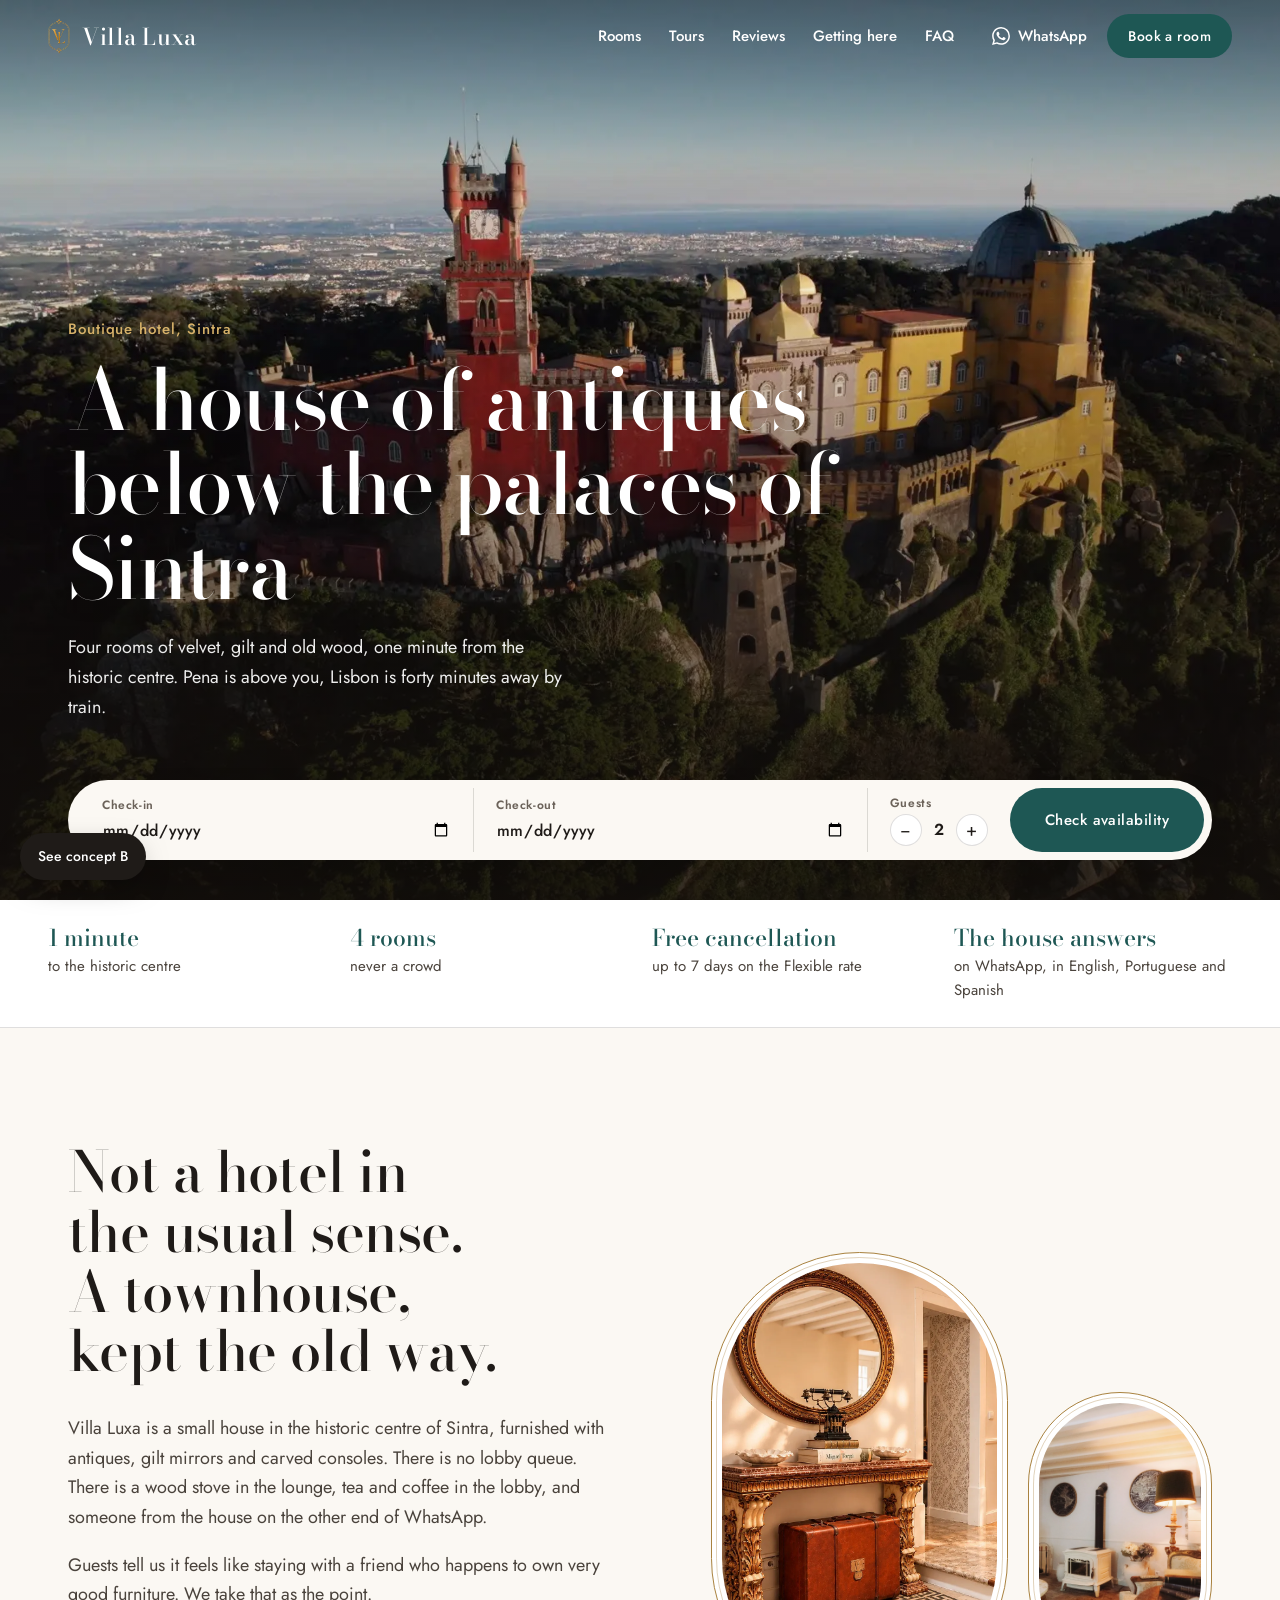
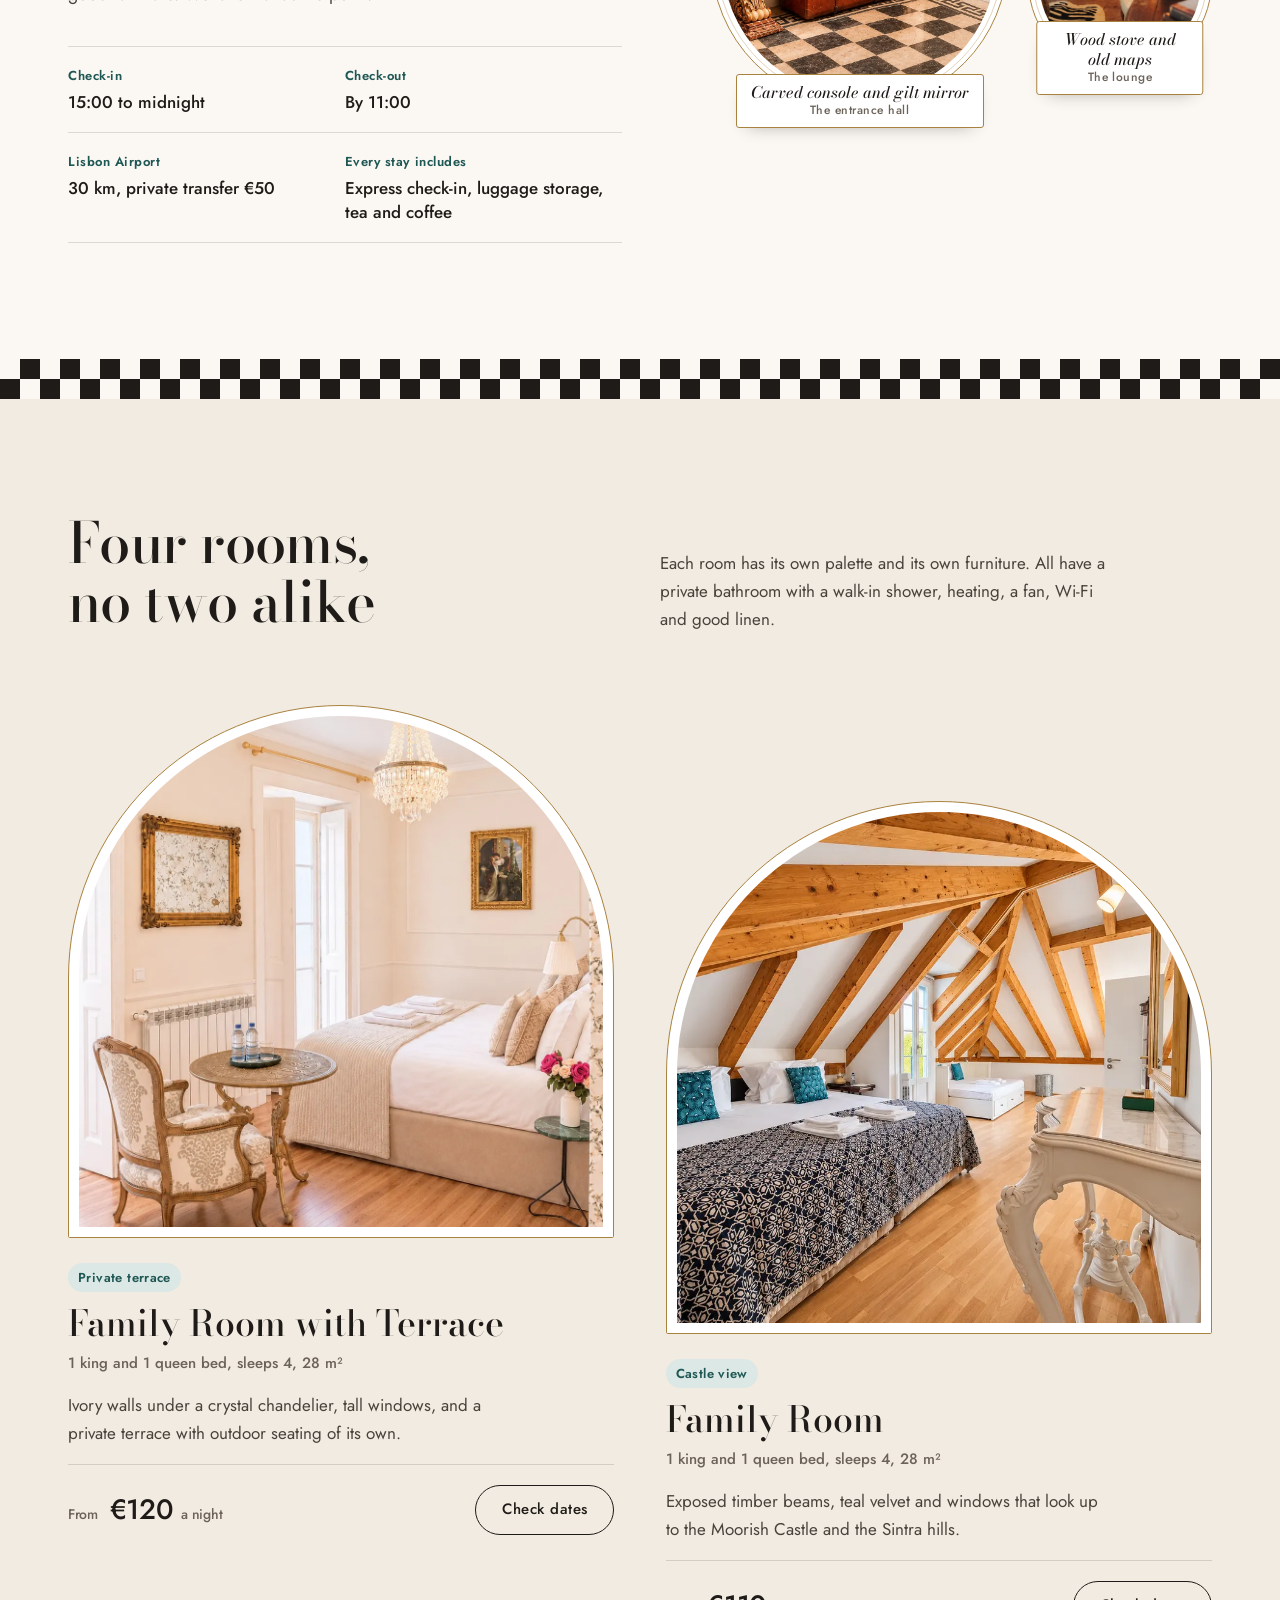
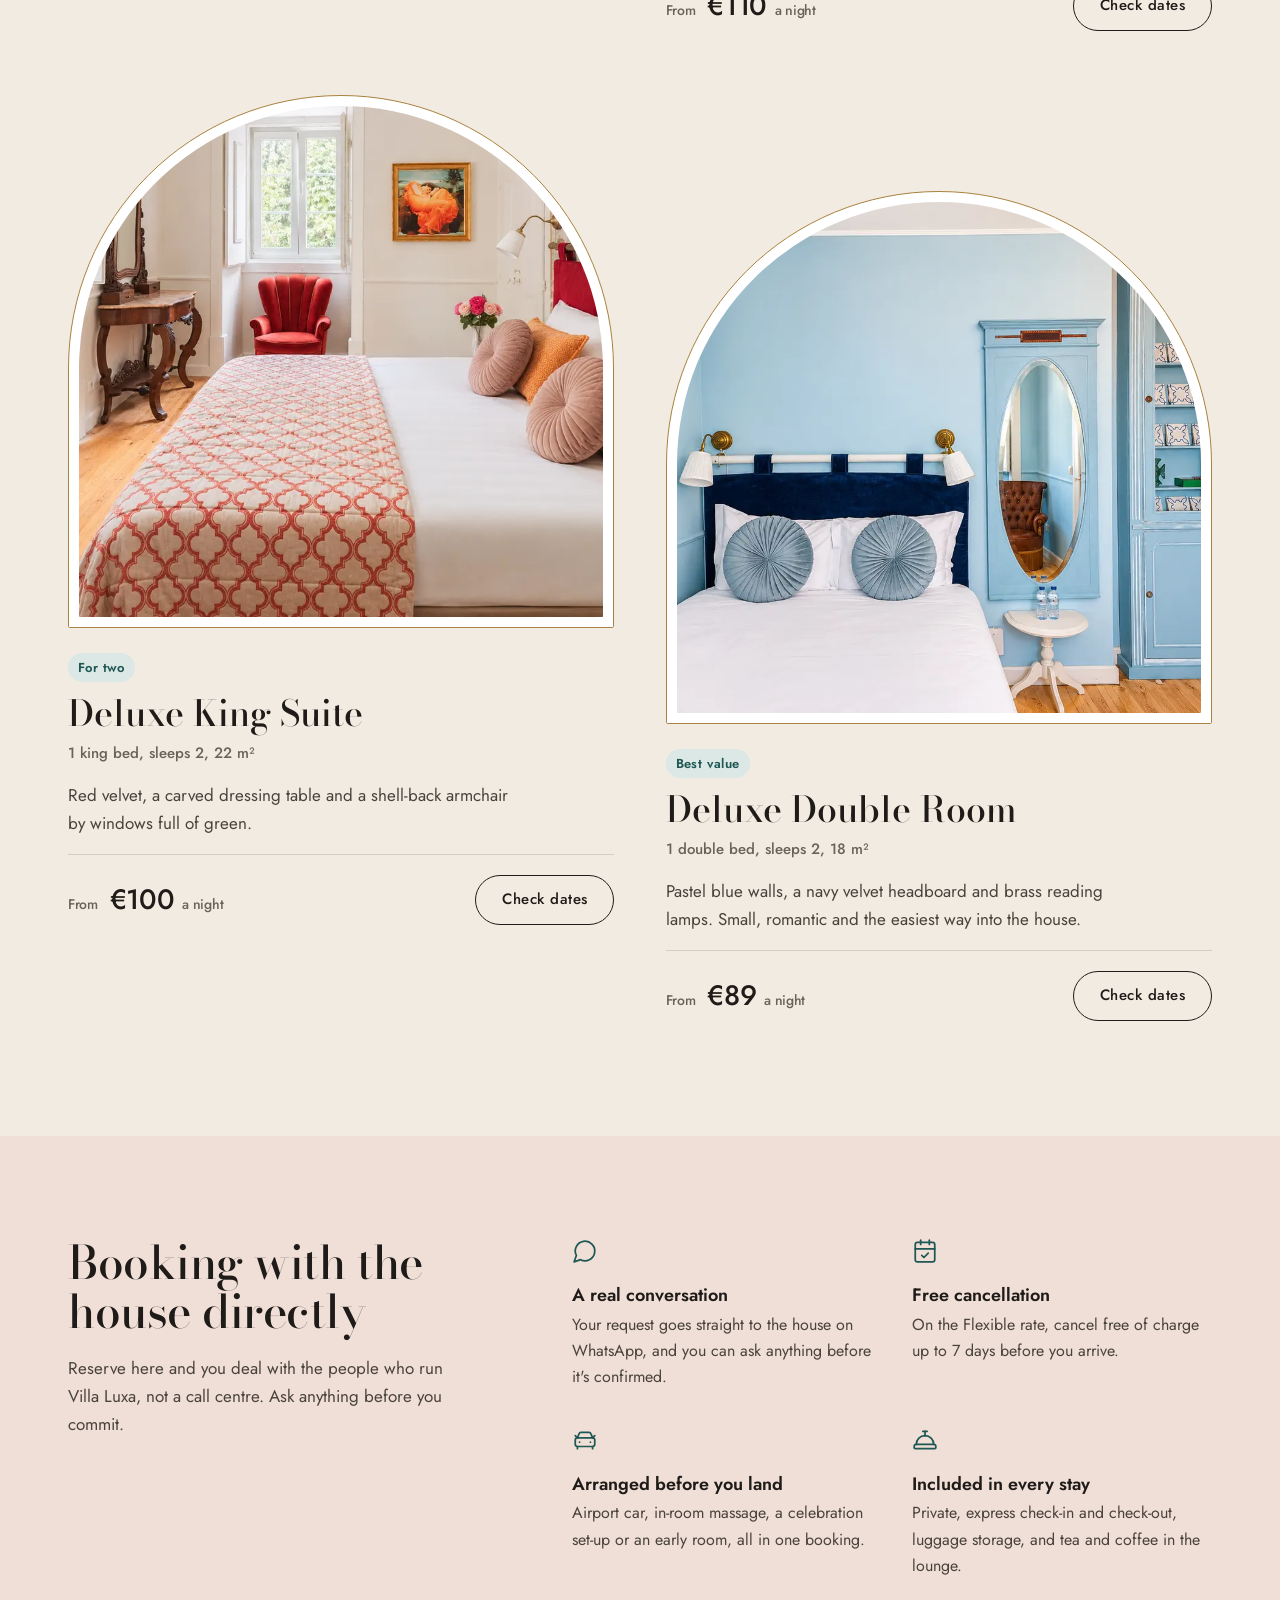
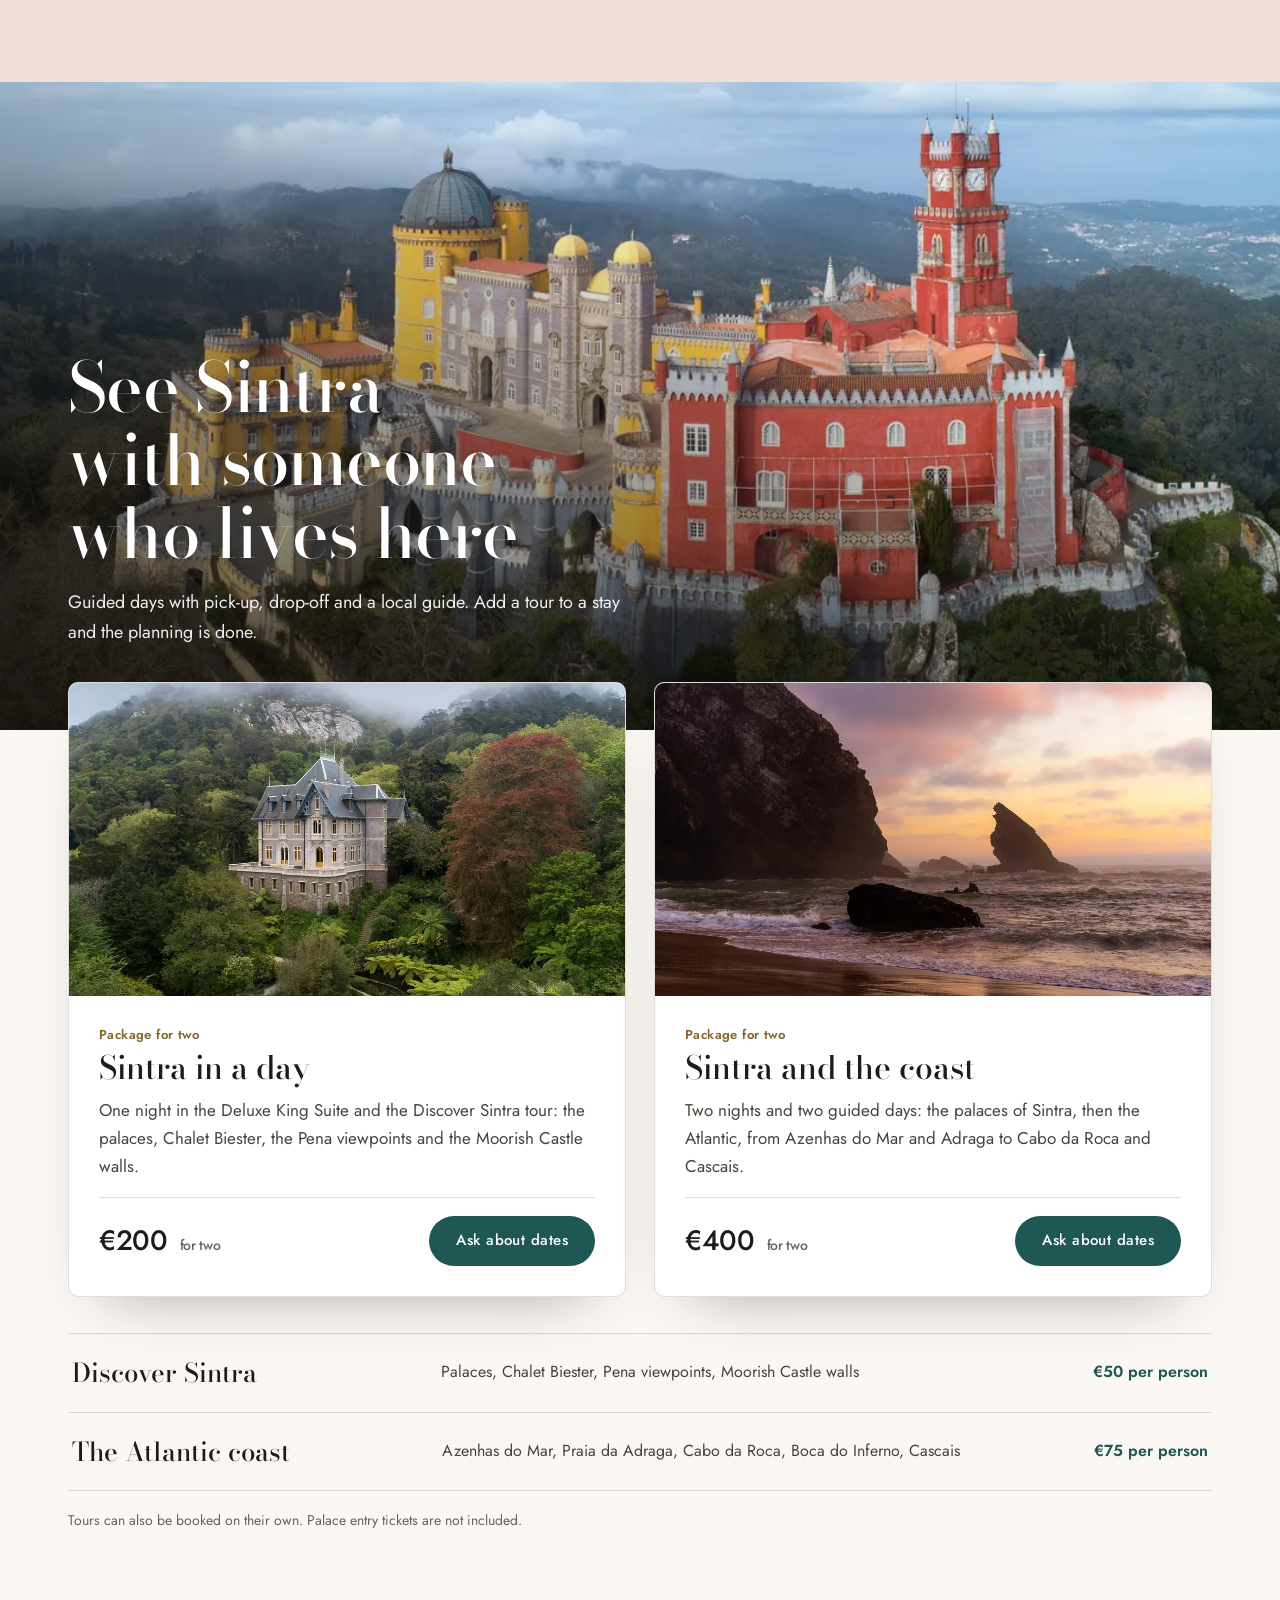
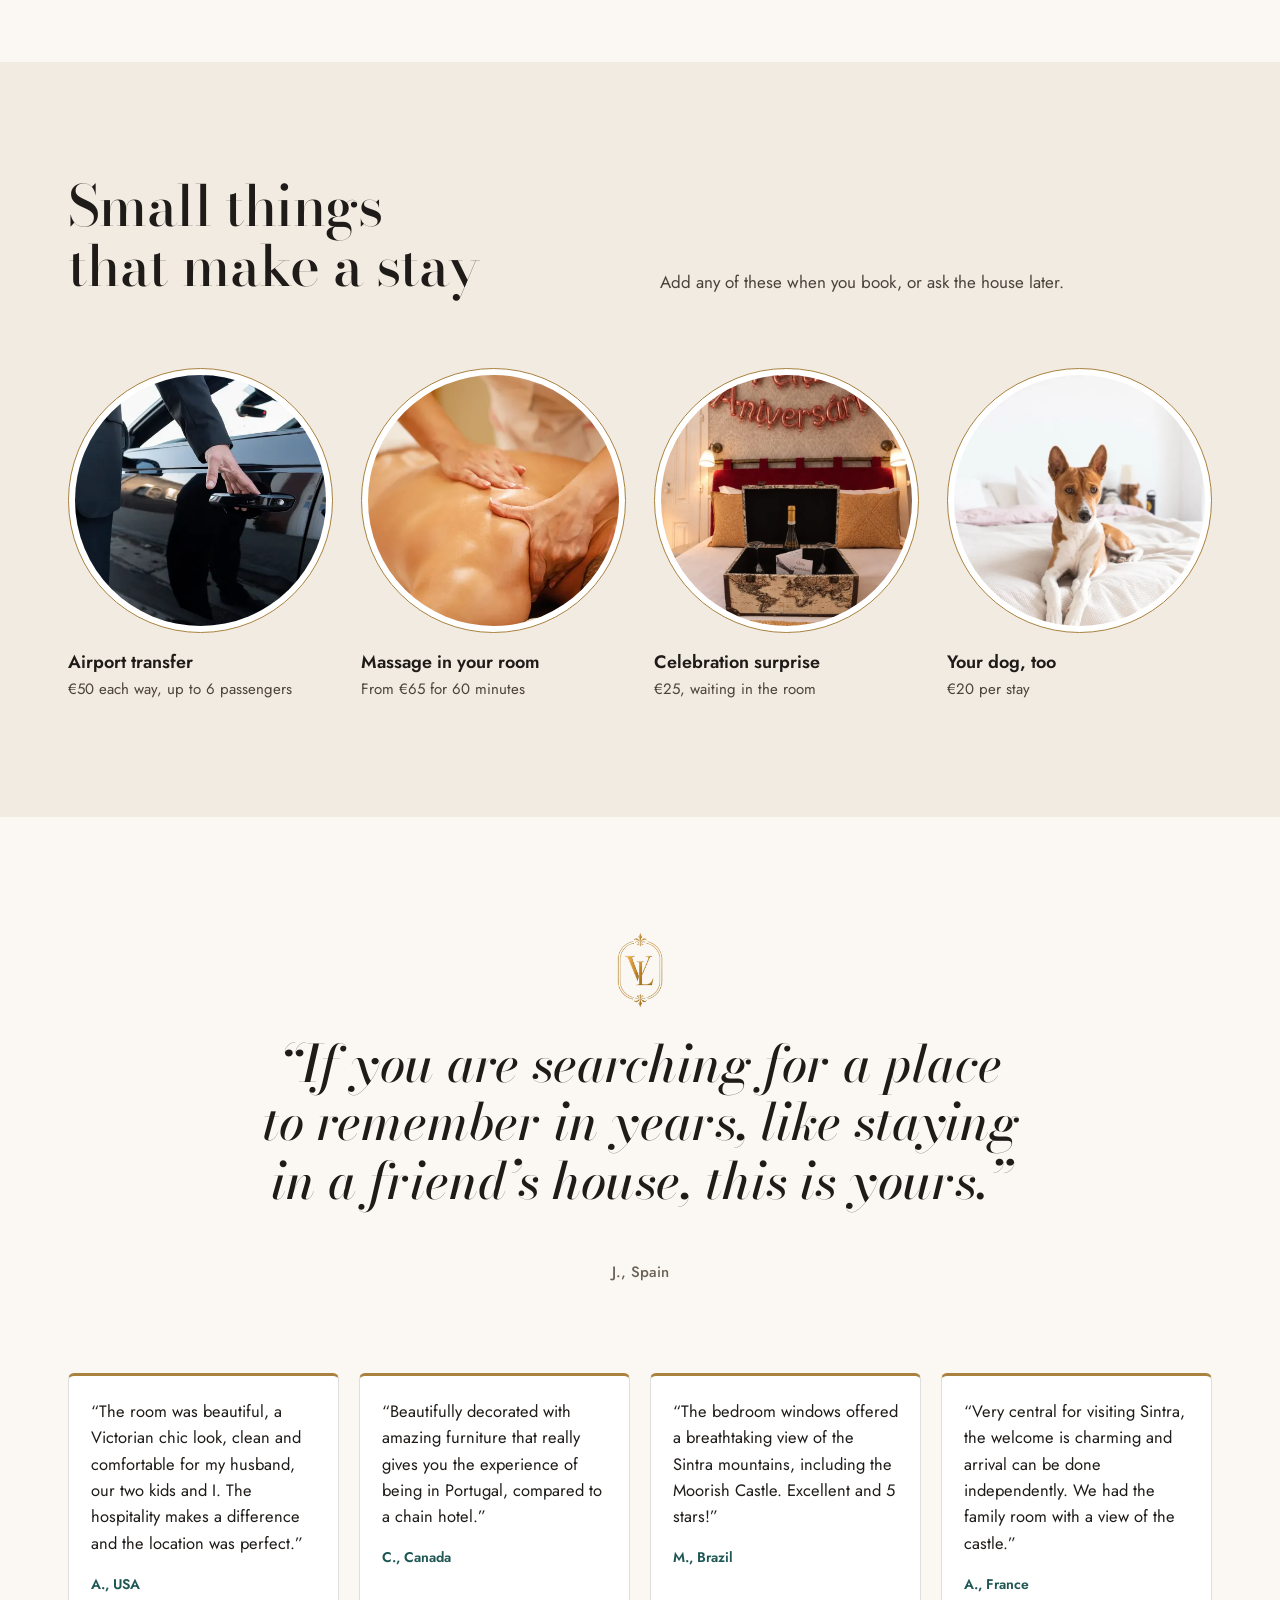
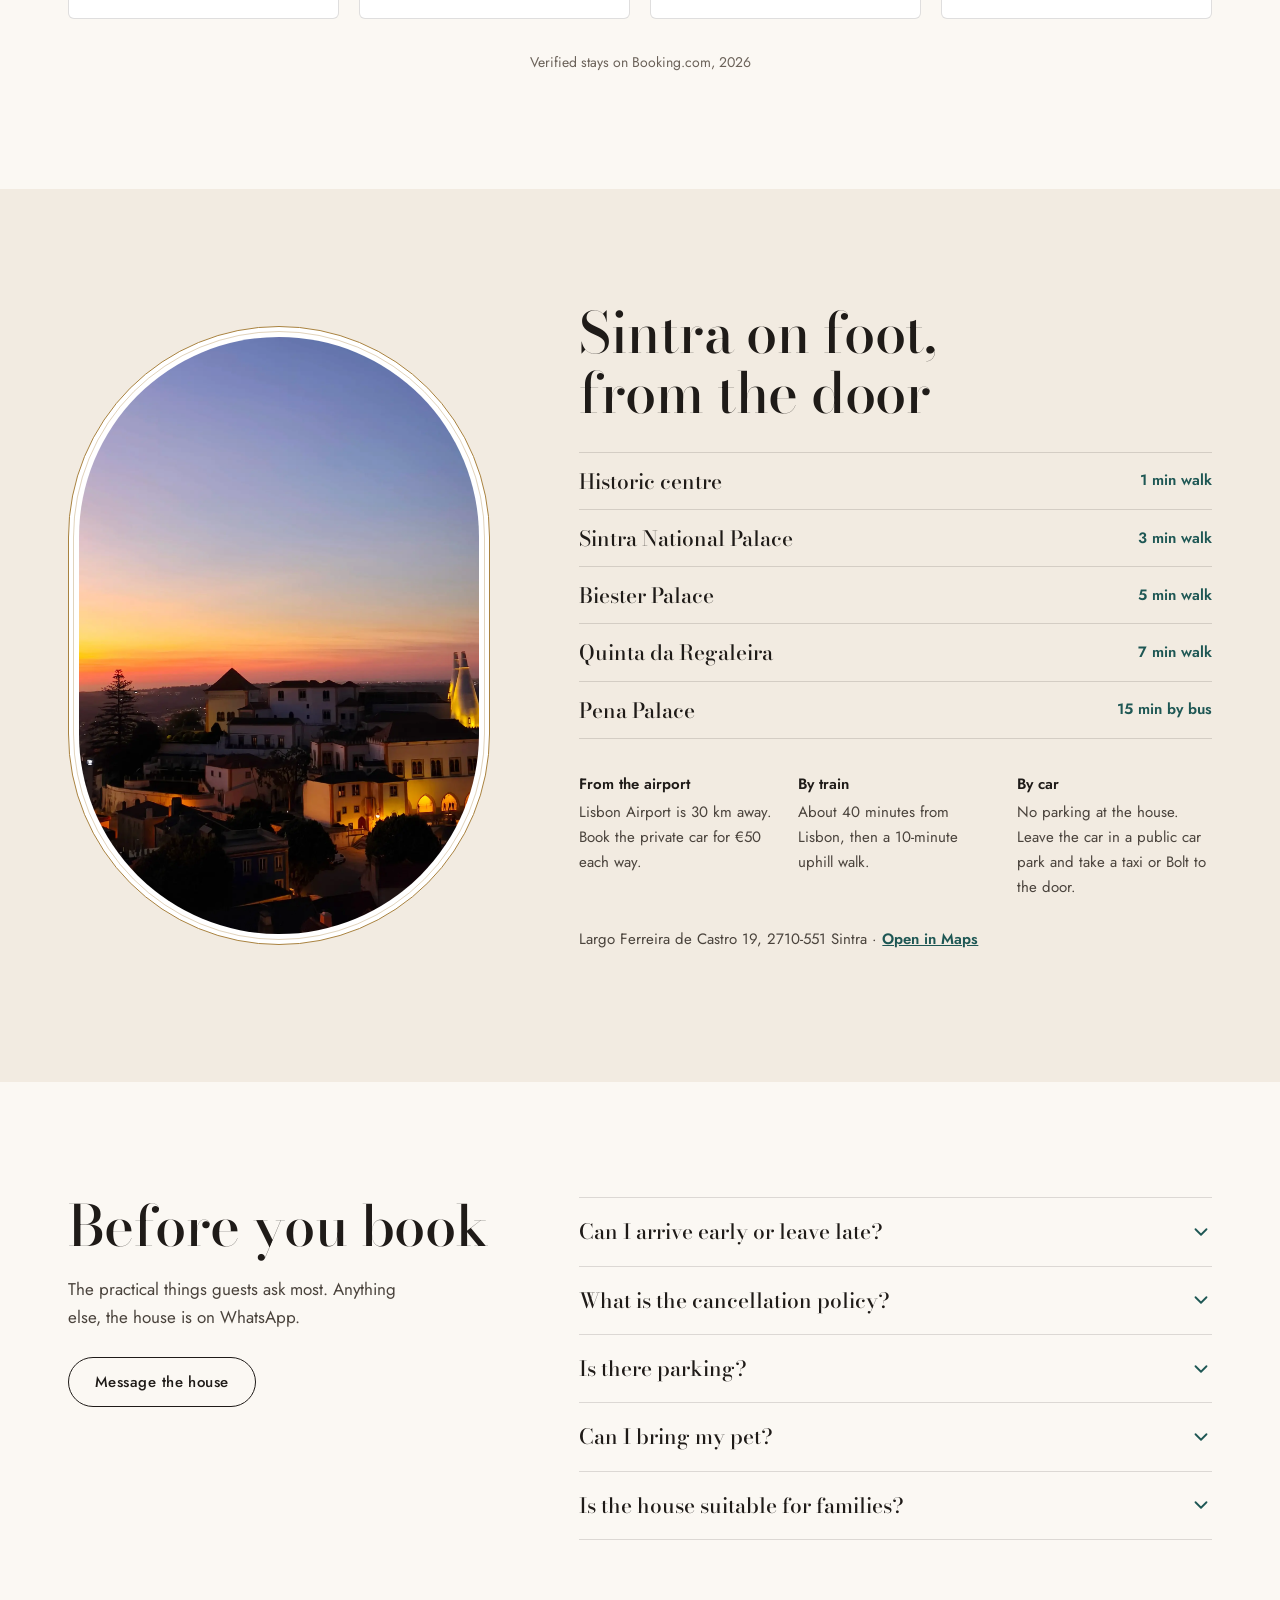
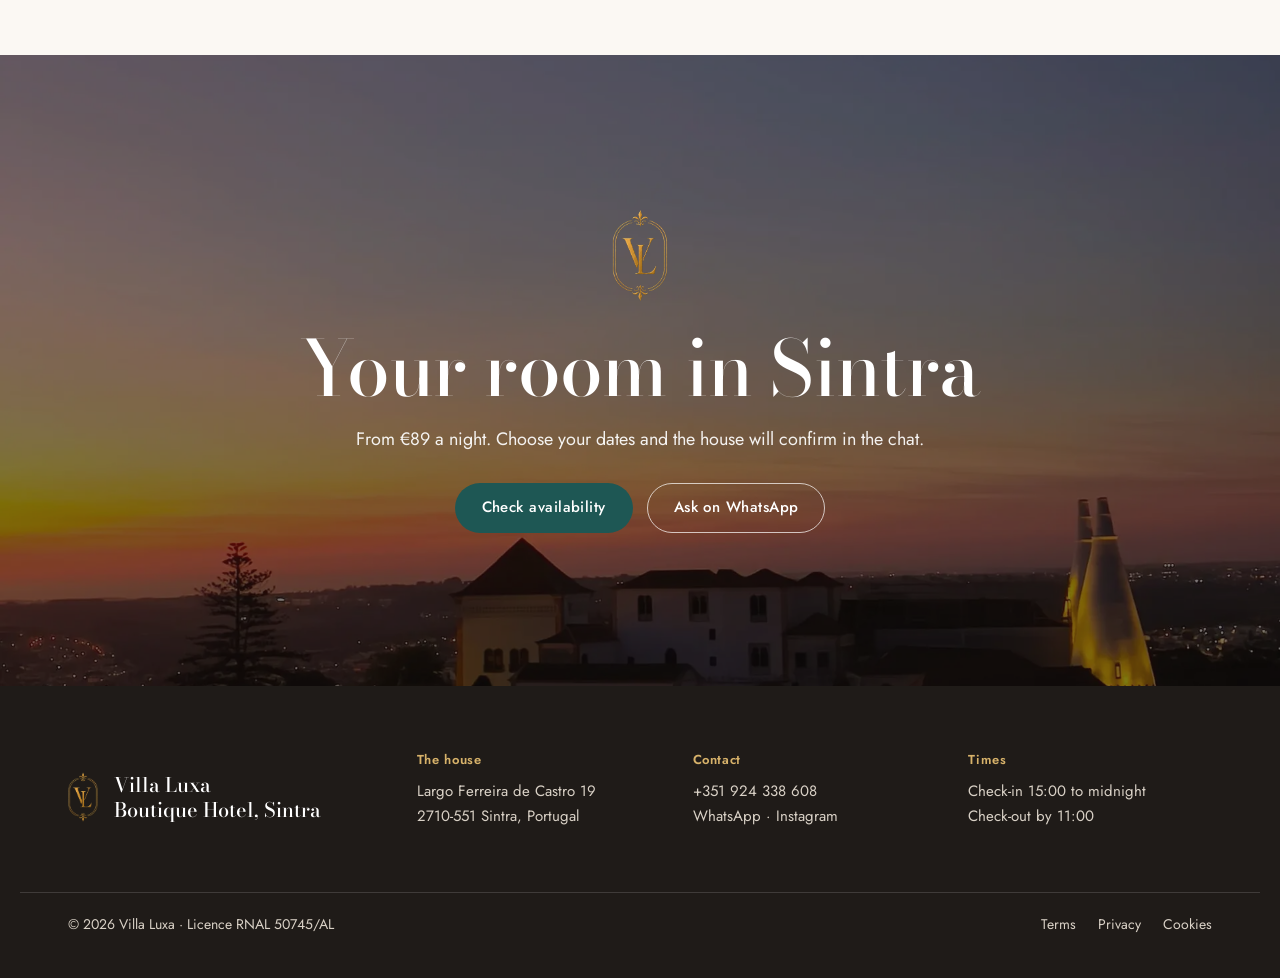
==== commit e413107a: "Rework concept A palette, add CTAs to B, use open-source icons - Concept A: light ivory/linen ground" ====
--- a/a/index.html
+++ b/a/index.html
@@ -30,10 +30,10 @@
     </nav>
     <div class="nav-actions">
       <a class="nav-wa" href="https://wa.me/351924338608" target="_blank" rel="noopener" aria-label="Message the house on WhatsApp">
-        <svg width="18" height="18" viewBox="0 0 24 24" fill="none" stroke="currentColor" stroke-width="1.6" aria-hidden="true"><path d="M3.5 20.5l1.3-4.2A8.5 8.5 0 1 1 8 19.4z"/><path d="M9 8.5c.3 2.6 3.3 5.9 6.5 6.4l1-1.6-2-1-1 .9c-1-.4-2.4-1.8-2.8-2.8l.9-1-1-2z" stroke-width="1.2"/></svg>
+        <span class="i-wa" aria-hidden="true"></span>
         <span>WhatsApp</span>
       </a>
-      <button class="btn btn-gilt btn-sm" type="button" data-book-open>Book a room</button>
+      <button class="btn btn-primary btn-sm" type="button" data-book-open>Book a room</button>
     </div>
   </div>
 </header>
@@ -60,7 +60,7 @@
         <button type="button" data-qb-g="-1" aria-label="Fewer guests">−</button><output data-qb-guests>2</output><button type="button" data-qb-g="1" aria-label="More guests">+</button>
       </div>
     </div>
-    <button class="btn btn-gilt qb-go" type="submit">Check availability</button>
+    <button class="btn btn-primary qb-go" type="submit">Check availability</button>
   </form>
 </section>
 
@@ -180,22 +180,22 @@
     </div>
     <ul class="direct-list">
       <li>
-        <svg viewBox="0 0 32 32" aria-hidden="true"><path d="M6 27l1.8-5.6A11 11 0 1 1 12 25.6z"/></svg>
+        <i data-lucide="message-circle" aria-hidden="true"></i>
         <h3>A real conversation</h3>
         <p>Your request goes straight to the house on WhatsApp, and you can ask anything before it's confirmed.</p>
       </li>
       <li>
-        <svg viewBox="0 0 32 32" aria-hidden="true"><rect x="5" y="7" width="22" height="20" rx="1"/><path d="M5 13h22M11 4v6M21 4v6M12 20l3 3 6-6"/></svg>
+        <i data-lucide="calendar-check" aria-hidden="true"></i>
         <h3>Free cancellation</h3>
         <p>On the Flexible rate, cancel free of charge up to 7 days before you arrive.</p>
       </li>
       <li>
-        <svg viewBox="0 0 32 32" aria-hidden="true"><path d="M4 20h24l-3 6H7zM9 20V9h14v11M13 9V5h6v4"/></svg>
+        <i data-lucide="car-front" aria-hidden="true"></i>
         <h3>Arranged before you land</h3>
         <p>Airport car, in-room massage, a celebration set-up or an early room, all in one booking.</p>
       </li>
       <li>
-        <svg viewBox="0 0 32 32" aria-hidden="true"><path d="M8 26h16M10 26c0-6 0-9 6-9s6 3 6 9M16 17v-3M11 14h10M16 5a3 3 0 1 1 0 6 3 3 0 0 1 0-6"/></svg>
+        <i data-lucide="concierge-bell" aria-hidden="true"></i>
         <h3>Included in every stay</h3>
         <p>Private, express check-in and check-out, luggage storage, and tea and coffee in the lounge.</p>
       </li>
@@ -220,7 +220,7 @@
           <p class="pkg-kind">Package for two</p>
           <h3>Sintra in a day</h3>
           <p>One night in the Deluxe King Suite and the Discover Sintra tour: the palaces, Chalet Biester, the Pena viewpoints and the Moorish Castle walls.</p>
-          <div class="pkg-foot"><p class="price">€200 <small>for two</small></p><a class="btn btn-gilt" href="#" data-tour="sintra-day">Ask about dates</a></div>
+          <div class="pkg-foot"><p class="price">€200 <small>for two</small></p><a class="btn btn-primary" href="#" data-tour="sintra-day">Ask about dates</a></div>
         </div>
       </article>
       <article class="pkg">
@@ -229,7 +229,7 @@
           <p class="pkg-kind">Package for two</p>
           <h3>Sintra and the coast</h3>
           <p>Two nights and two guided days: the palaces of Sintra, then the Atlantic, from Azenhas do Mar and Adraga to Cabo da Roca and Cascais.</p>
-          <div class="pkg-foot"><p class="price">€400 <small>for two</small></p><a class="btn btn-gilt" href="#" data-tour="sintra-coast">Ask about dates</a></div>
+          <div class="pkg-foot"><p class="price">€400 <small>for two</small></p><a class="btn btn-primary" href="#" data-tour="sintra-coast">Ask about dates</a></div>
         </div>
       </article>
     </div>
@@ -319,11 +319,11 @@
       <a class="btn btn-line" href="https://wa.me/351924338608" target="_blank" rel="noopener">Message the house</a>
     </div>
     <div class="faq-list">
-      <details><summary>Can I arrive early or leave late?</summary><p>Early check-in is €20 and gives you the room from 12:00. Late check-out is €20 and keeps it until 14:00. Add either when you book, or ask in advance.</p></details>
-      <details><summary>What is the cancellation policy?</summary><p>On the Flexible rate you can cancel free of charge up to 7 days before you arrive; closer to the date a charge may apply. A Non-refundable booking can't be cancelled free of charge.</p></details>
-      <details><summary>Is there parking?</summary><p>There's no parking in front of the house, and the historic centre is a maze of one-way streets. Use one of the nearby public car parks and take a taxi or Bolt (not Uber) to the door.</p></details>
-      <details><summary>Can I bring my pet?</summary><p>Yes, for €20 per stay, in every room except the Deluxe Double. Let us know in advance.</p></details>
-      <details><summary>Is the house suitable for families?</summary><p>Both Family Rooms sleep four, with a king and a queen bed. The Family Room with Terrace has its own outdoor seating.</p></details>
+      <details><summary>Can I arrive early or leave late?<i data-lucide="chevron-down" aria-hidden="true"></i></summary><p>Early check-in is €20 and gives you the room from 12:00. Late check-out is €20 and keeps it until 14:00. Add either when you book, or ask in advance.</p></details>
+      <details><summary>What is the cancellation policy?<i data-lucide="chevron-down" aria-hidden="true"></i></summary><p>On the Flexible rate you can cancel free of charge up to 7 days before you arrive; closer to the date a charge may apply. A Non-refundable booking can't be cancelled free of charge.</p></details>
+      <details><summary>Is there parking?<i data-lucide="chevron-down" aria-hidden="true"></i></summary><p>There's no parking in front of the house, and the historic centre is a maze of one-way streets. Use one of the nearby public car parks and take a taxi or Bolt (not Uber) to the door.</p></details>
+      <details><summary>Can I bring my pet?<i data-lucide="chevron-down" aria-hidden="true"></i></summary><p>Yes, for €20 per stay, in every room except the Deluxe Double. Let us know in advance.</p></details>
+      <details><summary>Is the house suitable for families?<i data-lucide="chevron-down" aria-hidden="true"></i></summary><p>Both Family Rooms sleep four, with a king and a queen bed. The Family Room with Terrace has its own outdoor seating.</p></details>
     </div>
   </div>
 </section>
@@ -335,7 +335,7 @@
     <h2 class="display">Your room in Sintra</h2>
     <p>From €89 a night. Choose your dates and the house will confirm in the chat.</p>
     <div class="closer-cta">
-      <button class="btn btn-gilt" type="button" data-book-open>Check availability</button>
+      <button class="btn btn-primary" type="button" data-book-open>Check availability</button>
       <a class="btn btn-ghost" href="https://wa.me/351924338608" target="_blank" rel="noopener">Ask on WhatsApp</a>
     </div>
   </div>
@@ -356,7 +356,7 @@
 <!-- Mobile booking bar -->
 <div class="mbar">
   <p><span>From</span> €89 <small>a night</small></p>
-  <button class="btn btn-gilt" type="button" data-book-open>Check availability</button>
+  <button class="btn btn-primary" type="button" data-book-open>Check availability</button>
 </div>
 
 <div class="bk-scrim" hidden></div>
@@ -365,6 +365,7 @@
 <a class="concept-switch" href="../b/">See concept B</a>
 
 <script src="../assets/js/booking.js"></script>
+<script src="../assets/vendor/lucide.min.js"></script>
 <script src="main.js"></script>
 </body>
 </html>
--- a/a/style.css
+++ b/a/style.css
@@ -1,37 +1,40 @@
-/* Villa Luxa — Concept A "Salão"
-   Evening, cinematic. Sintra forest green, gilt, oxblood velvet, bone.
-   Signature: the monogram's capsule frame on photography; a chequered marble band. */
+/* Villa Luxa — Concept A "Salão" (v2, light)
+   An ivory salon: paper and linen grounds, deep teal from the Family Room cushions,
+   blush from the Deluxe King Suite, gilt from the mirrors, ink for text.
+   Signature: the monogram's capsule frame with museum caption plates; a chequered marble band.
+   Icons: Lucide (ISC) and the WhatsApp logo from Simple Icons (CC0). */
 
 :root {
-  --serra: #17261e;
-  --serra-2: #1f3328;
-  --serra-3: #2a4234;
-  --gilt: #c9a35b;
-  --gilt-hi: #dcbb78;
-  --velvet: #7b1f25;
-  --bone: #efe8da;
-  --bone-2: #e5dccb;
-  --ink: #1a1714;
-  --mute-d: #bdb39f;   /* muted text on green */
-  --mute-l: #5c554a;   /* muted text on bone */
-  --line-d: rgba(201, 163, 91, .35);
-  --line-l: rgba(26, 23, 20, .16);
+  --paper: #fbf8f3;
+  --linen: #f2ebe1;
+  --blush: #efdfd7;
+  --white: #ffffff;
+  --ink: #1f1b18;
+  --ink-2: #4a433c;      /* body text on light, ~9:1 */
+  --ink-3: #6b6259;      /* small meta text on light, ~5.6:1 */
+  --teal: #1e5754;
+  --teal-hi: #27706c;
+  --teal-soft: #dbe8e5;
+  --gilt: #a9823f;       /* frames and hairlines */
+  --gilt-text: #85652c;  /* gold for small text, passes 4.5:1 on paper */
+  --gilt-hi: #d7b26a;    /* gold on dark (hero, footer) */
+  --line: rgba(31, 27, 24, .14);
 
   --display: 'Bodoni Moda', 'Didot', Georgia, serif;
   --sans: 'Jost', 'Futura', system-ui, sans-serif;
 
   --wrap: 1240px;
   --pad: clamp(16px, 4vw, 48px);
-  --sec: clamp(72px, 10vw, 140px);
+  --sec: clamp(72px, 9vw, 128px);
 }
 
 *, *::before, *::after { box-sizing: border-box; }
 html { scroll-behavior: smooth; -webkit-text-size-adjust: 100%; }
 body {
   margin: 0;
-  background: var(--serra);
-  color: var(--bone);
-  font: 300 17px/1.65 var(--sans);
+  background: var(--paper);
+  color: var(--ink);
+  font: 400 17px/1.65 var(--sans);
   -webkit-font-smoothing: antialiased;
 }
 img, video { display: block; max-width: 100%; }
@@ -39,65 +42,69 @@
 h1, h2, h3 { margin: 0; font-weight: 400; }
 p { margin: 0 0 1em; }
 button { font: inherit; color: inherit; }
-:focus-visible { outline: 2px solid var(--gilt-hi); outline-offset: 3px; }
-
-.skip { position: absolute; left: -999px; top: 8px; background: var(--gilt); color: var(--ink); padding: 8px 14px; z-index: 100; }
+:focus-visible { outline: 2px solid var(--teal); outline-offset: 3px; }
+
+.skip { position: absolute; left: -999px; top: 8px; background: var(--teal); color: #fff; padding: 8px 14px; z-index: 100; }
 .skip:focus { left: 8px; }
 
 .wrap { max-width: var(--wrap); margin: 0 auto; padding: 0 var(--pad); }
 .display {
   font-family: var(--display);
-  font-optical-sizing: auto;
-  font-weight: 400;
-  font-size: clamp(34px, 4.6vw, 64px);
-  line-height: 1.04;
+  font-weight: 500;
+  font-size: clamp(34px, 4.4vw, 60px);
+  line-height: 1.06;
   letter-spacing: -.01em;
   text-wrap: balance;
-}
+  color: var(--ink);
+}
+
+/* icons */
+svg.lucide { flex: none; }
+.i-wa { display: inline-block; flex: none; width: 18px; height: 18px; background: currentColor; -webkit-mask: url("../assets/icons/whatsapp.svg") center / contain no-repeat; mask: url("../assets/icons/whatsapp.svg") center / contain no-repeat; }
 
 /* ---------- buttons ---------- */
 .btn {
   display: inline-flex; align-items: center; justify-content: center; gap: 10px;
   min-height: 50px; padding: 0 26px;
-  font: 500 15px/1 var(--sans); letter-spacing: .04em;
+  font: 500 15px/1 var(--sans); letter-spacing: .03em;
   text-decoration: none; cursor: pointer;
-  border: 1px solid transparent; border-radius: 999px;
+  border: 1.5px solid transparent; border-radius: 999px;
   transition: background-color .2s, color .2s, border-color .2s;
 }
 .btn-sm { min-height: 44px; padding: 0 20px; font-size: 14px; }
-.btn-gilt { background: var(--gilt); color: var(--ink); }
-.btn-gilt:hover { background: var(--gilt-hi); }
-.btn-line { border-color: currentColor; background: transparent; }
-.btn-line:hover { background: var(--bone); color: var(--ink); border-color: var(--bone); }
-.btn-ghost { border-color: var(--line-d); color: var(--bone); }
-.btn-ghost:hover { border-color: var(--gilt); color: var(--gilt-hi); }
+.btn-primary { background: var(--teal); color: #fff; }
+.btn-primary:hover { background: var(--teal-hi); }
+.btn-line { border-color: var(--ink); color: var(--ink); background: transparent; }
+.btn-line:hover { background: var(--ink); color: var(--paper); }
+.btn-ghost { border-color: rgba(255, 255, 255, .7); color: #fff; }
+.btn-ghost:hover { background: rgba(255, 255, 255, .12); border-color: #fff; }
 
 /* ---------- nav ---------- */
-.nav { position: fixed; inset: 0 0 auto; z-index: 40; transition: background-color .3s, border-color .3s; border-bottom: 1px solid transparent; }
-.nav.is-solid { background: rgba(23, 38, 30, .96); border-color: var(--line-d); backdrop-filter: blur(8px); }
+.nav { position: fixed; inset: 0 0 auto; z-index: 40; color: #fff; transition: background-color .3s, color .3s, box-shadow .3s; }
+.nav.is-solid { background: rgba(251, 248, 243, .97); color: var(--ink); box-shadow: 0 1px 0 var(--line); backdrop-filter: blur(8px); }
 .nav-in { max-width: 1400px; margin: 0 auto; padding: 14px var(--pad); display: flex; align-items: center; gap: 32px; }
-.nav-brand { display: flex; align-items: center; gap: 12px; text-decoration: none; font: 400 22px/1 var(--display); letter-spacing: .02em; }
+.nav-brand { display: flex; align-items: center; gap: 12px; text-decoration: none; font: 500 23px/1 var(--display); letter-spacing: .01em; }
 .nav-links { display: flex; gap: 28px; margin-left: auto; }
-.nav-links a { text-decoration: none; font-size: 15px; color: var(--bone); opacity: .85; padding: 10px 0; }
-.nav-links a:hover { opacity: 1; color: var(--gilt-hi); }
+.nav-links a { text-decoration: none; font-size: 15px; font-weight: 500; padding: 10px 0; }
+.nav-links a:hover { text-decoration: underline; text-underline-offset: 6px; }
 .nav-actions { display: flex; align-items: center; gap: 14px; }
-.nav-wa { display: flex; align-items: center; gap: 8px; text-decoration: none; font-size: 15px; min-height: 44px; padding: 0 6px; }
-.nav-wa:hover { color: var(--gilt-hi); }
+.nav-wa { display: flex; align-items: center; gap: 8px; text-decoration: none; font-size: 15px; font-weight: 500; min-height: 44px; padding: 0 6px; }
+.nav-wa:hover { text-decoration: underline; text-underline-offset: 6px; }
 
 /* ---------- hero ---------- */
-.hero { position: relative; min-height: 100svh; display: flex; flex-direction: column; justify-content: flex-end; overflow: hidden; isolation: isolate; }
+.hero { position: relative; min-height: 100svh; display: flex; flex-direction: column; justify-content: flex-end; overflow: hidden; isolation: isolate; color: #fff; }
 .hero-video { position: absolute; inset: 0; width: 100%; height: 100%; object-fit: cover; z-index: -2; }
 .hero-scrim { position: absolute; inset: 0; z-index: -1; background:
-  linear-gradient(180deg, rgba(17, 25, 20, .55) 0%, rgba(17, 25, 20, 0) 22%),
-  linear-gradient(0deg, rgba(17, 25, 20, .92) 0%, rgba(17, 25, 20, .35) 45%, rgba(17, 25, 20, 0) 70%); }
+  linear-gradient(180deg, rgba(20, 16, 12, .5) 0%, rgba(20, 16, 12, 0) 24%),
+  linear-gradient(0deg, rgba(20, 16, 12, .82) 0%, rgba(20, 16, 12, .3) 50%, rgba(20, 16, 12, 0) 72%); }
 .hero-in { max-width: var(--wrap); width: 100%; margin: 0 auto; padding: 0 var(--pad) 40px; }
-.hero-kicker { font-size: 15px; letter-spacing: .08em; color: var(--gilt-hi); margin-bottom: 18px; }
+.hero-kicker { font-size: 15px; font-weight: 500; letter-spacing: .06em; color: var(--gilt-hi); margin-bottom: 16px; }
 .hero-title {
-  font-family: var(--display); font-weight: 400;
-  font-size: clamp(42px, 6.8vw, 100px); line-height: .98; letter-spacing: -.02em;
-  max-width: 16ch;
-}
-.hero-sub { max-width: 46ch; margin-top: 26px; font-size: 18px; color: #e3dccd; }
+  font-family: var(--display); font-weight: 500;
+  font-size: clamp(42px, 6.6vw, 96px); line-height: 1; letter-spacing: -.02em;
+  max-width: 16ch; text-shadow: 0 2px 30px rgba(0, 0, 0, .25);
+}
+.hero-sub { max-width: 46ch; margin-top: 22px; font-size: 18px; color: rgba(255, 255, 255, .92); }
 
 .hero-kicker, .hero-title, .hero-sub, .qb { animation: rise 1.1s cubic-bezier(.2, .7, .2, 1) both; }
 .hero-title { animation-delay: .12s; }
@@ -111,256 +118,252 @@
   max-width: calc(var(--wrap) - 2 * var(--pad)); width: calc(100% - 2 * var(--pad));
   margin: 0 auto 40px;
   display: grid; grid-template-columns: 1fr 1fr auto auto; align-items: stretch;
-  background: var(--bone); color: var(--ink);
+  background: var(--paper); color: var(--ink);
   border-radius: 999px; padding: 8px 8px 8px 12px;
-  box-shadow: 0 30px 60px -30px rgba(0, 0, 0, .6);
-}
-.qb-field { display: flex; flex-direction: column; justify-content: center; padding: 6px 22px; border-right: 1px solid var(--line-l); min-height: 56px; }
-.qb-field span { font-size: 12px; font-weight: 500; letter-spacing: .06em; color: var(--mute-l); }
-.qb-field input { border: 0; background: transparent; font: 400 16px var(--sans); color: var(--ink); padding: 2px 0; min-height: 28px; }
+  box-shadow: 0 30px 60px -30px rgba(0, 0, 0, .55);
+}
+.qb-field { display: flex; flex-direction: column; justify-content: center; padding: 6px 22px; border-right: 1px solid var(--line); min-height: 56px; }
+.qb-field span { font-size: 12px; font-weight: 600; letter-spacing: .05em; color: var(--ink-3); }
+.qb-field input { border: 0; background: transparent; font: 500 16px var(--sans); color: var(--ink); padding: 2px 0; min-height: 28px; }
 .qb-guests { border-right: 0; }
 .qb-step { display: flex; align-items: center; gap: 4px; }
-.qb-step button { width: 32px; height: 32px; border-radius: 50%; border: 1px solid var(--line-l); background: transparent; cursor: pointer; font-size: 18px; line-height: 1; }
-.qb-step button:hover { border-color: var(--ink); }
-.qb-step output { min-width: 26px; text-align: center; font-size: 16px; }
+.qb-step button { width: 32px; height: 32px; border-radius: 50%; border: 1px solid var(--line); background: var(--white); cursor: pointer; font-size: 18px; line-height: 1; }
+.qb-step button:hover { border-color: var(--teal); color: var(--teal); }
+.qb-step output { min-width: 26px; text-align: center; font-size: 16px; font-weight: 600; }
 .qb-go { min-height: 60px; padding: 0 34px; }
 
 /* ---------- proof strip ---------- */
-.proof { border-top: 1px solid var(--line-d); border-bottom: 1px solid var(--line-d); background: var(--serra); }
-.proof-in { list-style: none; margin: 0 auto; padding: 22px var(--pad); max-width: 1400px; display: grid; grid-template-columns: repeat(4, minmax(0, 1fr)); gap: 24px; font-size: 15px; color: var(--mute-d); }
-.proof-in strong { display: block; font: 400 22px/1.2 var(--display); color: var(--bone); margin-bottom: 2px; }
+.proof { background: var(--white); border-bottom: 1px solid var(--line); }
+.proof-in { list-style: none; margin: 0 auto; padding: 24px var(--pad); max-width: 1400px; display: grid; grid-template-columns: repeat(4, minmax(0, 1fr)); gap: 24px; font-size: 15px; color: var(--ink-2); }
+.proof-in strong { display: block; font: 500 23px/1.2 var(--display); color: var(--teal); margin-bottom: 2px; }
 
 /* ---------- capsule frames (signature) ---------- */
-.capsule { margin: 0; position: relative; border-radius: 999px; padding: 10px; border: 1px solid var(--gilt); }
-.capsule::before { content: ""; position: absolute; inset: 4px; border: 1px solid var(--line-d); border-radius: 999px; pointer-events: none; }
+.capsule { margin: 0; position: relative; border-radius: 999px; padding: 10px; border: 1.5px solid var(--gilt); background: var(--white); }
+.capsule::before { content: ""; position: absolute; inset: 4px; border: 1px solid rgba(169, 130, 63, .35); border-radius: 999px; pointer-events: none; }
 .capsule img { width: 100%; height: 100%; object-fit: cover; border-radius: 999px; }
 
-/* ---------- intro ---------- */
-.intro { background: var(--bone); color: var(--ink); padding: var(--sec) 0; }
-.intro-grid { display: grid; grid-template-columns: 1.05fr .95fr; gap: clamp(40px, 7vw, 110px); align-items: center; }
-.intro-copy .display { max-width: 15ch; margin-bottom: 36px; }
-.intro-copy > p { max-width: 54ch; color: #3b362f; font-size: 18px; }
-.facts { margin: 40px 0 0; display: grid; grid-template-columns: repeat(2, minmax(0, 1fr)); gap: 0; border-top: 1px solid var(--line-l); }
-.facts div { padding: 18px 18px 18px 0; border-bottom: 1px solid var(--line-l); }
-.facts dt { font-size: 13px; font-weight: 500; letter-spacing: .05em; color: var(--velvet); }
-.facts dd { margin: 4px 0 0; font: 400 19px/1.3 var(--display); }
-.intro-pics { position: relative; display: grid; grid-template-columns: 1fr .62fr; align-items: end; gap: 20px; }
-.intro-pics .capsule { border-color: var(--gilt); }
-.capsule-tall { aspect-ratio: 3 / 4.6; }
-.capsule-small { aspect-ratio: 3 / 4.6; margin-bottom: 18%; }
 /* museum caption plates */
 .plate {
   position: absolute; left: 50%; bottom: -22px; transform: translateX(-50%);
   width: max-content; max-width: 92%;
-  background: var(--bone); color: var(--ink);
+  background: var(--white); color: var(--ink);
   border: 1px solid var(--gilt); border-radius: 3px;
   padding: 7px 14px 8px; text-align: center;
-  font: italic 400 15px/1.25 var(--display);
-  box-shadow: 0 6px 16px -10px rgba(0, 0, 0, .4);
-}
-.plate span { display: block; font: 400 12px/1.4 var(--sans); font-style: normal; letter-spacing: .04em; color: var(--mute-l); }
-.intro-pics { padding-bottom: 28px; }
+  font: italic 500 16px/1.25 var(--display);
+  box-shadow: 0 8px 18px -12px rgba(31, 27, 24, .45);
+}
+.plate span { display: block; font: 500 12px/1.4 var(--sans); font-style: normal; letter-spacing: .04em; color: var(--ink-3); }
+
+/* ---------- intro ---------- */
+.intro { padding: var(--sec) 0; }
+.intro-grid { display: grid; grid-template-columns: 1.05fr .95fr; gap: clamp(40px, 7vw, 110px); align-items: center; }
+.intro-copy .display { max-width: 15ch; margin-bottom: 32px; }
+.intro-copy > p { max-width: 54ch; color: var(--ink-2); font-size: 18px; }
+.facts { margin: 36px 0 0; display: grid; grid-template-columns: repeat(2, minmax(0, 1fr)); border-top: 1px solid var(--line); }
+.facts div { padding: 18px 18px 18px 0; border-bottom: 1px solid var(--line); }
+.facts dt { font-size: 13px; font-weight: 600; letter-spacing: .04em; color: var(--teal); }
+.facts dd { margin: 4px 0 0; font: 500 17px/1.4 var(--sans); color: var(--ink); }
+.intro-pics { position: relative; display: grid; grid-template-columns: 1fr .62fr; align-items: end; gap: 20px; padding-bottom: 28px; }
+.capsule-tall { aspect-ratio: 3 / 4.6; }
+.capsule-small { aspect-ratio: 3 / 4.6; margin-bottom: 18%; }
 
 /* ---------- chequered band ---------- */
-.checker {
-  height: 48px;
-  background: repeating-conic-gradient(var(--ink) 0 25%, var(--bone) 0 50%) 0 0 / 48px 48px;
-  border-top: 6px solid var(--bone); border-bottom: 6px solid var(--serra);
-}
+.checker { height: 40px; background: repeating-conic-gradient(var(--ink) 0 25%, var(--paper) 0 50%) 0 0 / 40px 40px; }
 
 /* ---------- section heads ---------- */
 .sec-head { display: grid; grid-template-columns: 1fr 1fr; gap: 40px; align-items: end; margin-bottom: clamp(40px, 6vw, 72px); }
-.sec-head p { max-width: 46ch; color: var(--mute-d); margin: 0; }
+.sec-head p { max-width: 46ch; color: var(--ink-2); margin: 0; }
 
 /* ---------- rooms ---------- */
-.rooms { padding: var(--sec) 0; }
-.room-list { display: grid; grid-template-columns: repeat(2, minmax(0, 1fr)); gap: clamp(32px, 5vw, 72px) clamp(24px, 4vw, 56px); }
+.rooms { padding: var(--sec) 0; background: var(--linen); }
+.room-list { display: grid; grid-template-columns: repeat(2, minmax(0, 1fr)); gap: clamp(32px, 5vw, 64px) clamp(24px, 4vw, 56px); }
 .room:nth-child(even) { margin-top: 96px; }
-.room-pic { margin: 0 0 26px; aspect-ratio: 4 / 3.9; border-radius: 999px 999px 4px 4px; overflow: hidden; border: 1px solid var(--line-d); padding: 10px; }
-.room-pic img { width: 100%; height: 100%; object-fit: cover; border-radius: 999px 999px 2px 2px; transition: transform 1.2s cubic-bezier(.2, .7, .2, 1); }
+.room-pic { margin: 0 0 24px; aspect-ratio: 4 / 3.9; border-radius: 999px 999px 6px 6px; overflow: hidden; border: 1.5px solid var(--gilt); padding: 10px; background: var(--white); }
+.room-pic img { width: 100%; height: 100%; object-fit: cover; border-radius: 999px 999px 3px 3px; transition: transform 1.2s cubic-bezier(.2, .7, .2, 1); }
 .room:hover .room-pic img { transform: scale(1.03); }
-.room-tag { display: inline-block; font-size: 13px; letter-spacing: .05em; color: var(--gilt-hi); margin-bottom: 10px; }
-.room h3 { font: 400 clamp(28px, 3vw, 40px)/1.05 var(--display); margin-bottom: 8px; }
-.room-meta { font-size: 15px; color: var(--mute-d); }
-.room-body > p:not([class]) { max-width: 44ch; color: #ddd5c4; }
-.room-foot { display: flex; align-items: center; justify-content: space-between; gap: 16px; flex-wrap: wrap; border-top: 1px solid var(--line-d); padding-top: 20px; margin-top: 8px; }
-.price { margin: 0; font: 400 30px/1 var(--display); }
-.price span { font: 400 14px var(--sans); color: var(--mute-d); margin-right: 4px; }
-.price small { font: 300 14px var(--sans); color: var(--mute-d); }
+.room-tag { display: inline-block; font-size: 13px; font-weight: 600; letter-spacing: .03em; color: var(--teal); background: var(--teal-soft); padding: 4px 10px; border-radius: 999px; margin-bottom: 12px; }
+.room h3 { font: 500 clamp(28px, 2.8vw, 38px)/1.08 var(--display); margin-bottom: 8px; }
+.room-meta { font-size: 15px; font-weight: 500; color: var(--ink-3); }
+.room-body > p:not([class]) { max-width: 44ch; color: var(--ink-2); }
+.room-foot { display: flex; align-items: center; justify-content: space-between; gap: 16px; flex-wrap: wrap; border-top: 1px solid var(--line); padding-top: 20px; margin-top: 8px; }
+.price { margin: 0; font: 500 28px/1 var(--sans); letter-spacing: -.01em; color: var(--ink); }
+.price span { font: 500 14px var(--sans); color: var(--ink-3); margin-right: 4px; }
+.price small { font: 500 14px var(--sans); color: var(--ink-3); }
 
 /* ---------- direct ---------- */
-.direct { background: var(--velvet); padding: clamp(64px, 8vw, 110px) 0; }
+.direct { background: var(--blush); padding: clamp(64px, 8vw, 104px) 0; }
 .direct-grid { display: grid; grid-template-columns: .8fr 1.2fr; gap: clamp(40px, 6vw, 96px); }
-.direct-grid .display { font-size: clamp(32px, 3.6vw, 50px); margin-bottom: 20px; }
-.direct-grid > div > p { color: #ecd9d3; max-width: 40ch; }
-.direct-list { list-style: none; margin: 0; padding: 0; display: grid; grid-template-columns: repeat(2, minmax(0, 1fr)); gap: 40px 40px; }
-.direct-list svg { width: 34px; height: 34px; fill: none; stroke: var(--gilt-hi); stroke-width: 1.3; stroke-linecap: round; stroke-linejoin: round; margin-bottom: 14px; }
-.direct-list h3 { font: 400 22px/1.2 var(--display); margin-bottom: 6px; }
-.direct-list p { color: #ecd9d3; font-size: 16px; margin: 0; }
+.direct-grid .display { font-size: clamp(32px, 3.6vw, 48px); margin-bottom: 18px; }
+.direct-grid > div > p { color: var(--ink-2); max-width: 40ch; }
+.direct-list { list-style: none; margin: 0; padding: 0; display: grid; grid-template-columns: repeat(2, minmax(0, 1fr)); gap: 36px 40px; }
+.direct-list svg { width: 26px; height: 26px; color: var(--teal); stroke-width: 1.6; margin-bottom: 12px; }
+.direct-list h3 { font: 600 18px/1.3 var(--sans); margin-bottom: 4px; }
+.direct-list p { color: var(--ink-2); font-size: 16px; margin: 0; }
 
 /* ---------- tours ---------- */
 .tours { padding-bottom: var(--sec); }
-.tours-hero { position: relative; min-height: 78vh; display: flex; align-items: flex-end; isolation: isolate; }
+.tours-hero { position: relative; min-height: 72vh; display: flex; align-items: flex-end; isolation: isolate; color: #fff; }
 .tours-hero img { position: absolute; inset: 0; width: 100%; height: 100%; object-fit: cover; z-index: -2; }
-.tours-hero::after { content: ""; position: absolute; inset: 0; z-index: -1; background: linear-gradient(0deg, var(--serra) 0%, rgba(23, 38, 30, .6) 40%, rgba(23, 38, 30, 0) 75%); }
+.tours-hero::after { content: ""; position: absolute; inset: 0; z-index: -1; background: linear-gradient(20deg, rgba(20, 16, 12, .78) 0%, rgba(20, 16, 12, .35) 45%, rgba(20, 16, 12, 0) 70%); }
 .tours-hero-copy { width: 100%; padding-bottom: 64px; }
-.tours-hero-copy .display { max-width: 14ch; font-size: clamp(38px, 5.6vw, 84px); margin-bottom: 20px; }
-.tours-hero-copy p { max-width: 52ch; color: #e3dccd; font-size: 18px; }
-.pkg-grid { display: grid; grid-template-columns: repeat(2, minmax(0, 1fr)); gap: 28px; margin-top: 24px; }
-.pkg { background: var(--serra-2); border: 1px solid var(--line-d); border-radius: 6px; overflow: hidden; display: flex; flex-direction: column; }
+.tours-hero-copy .display { color: #fff; max-width: 14ch; font-size: clamp(38px, 5.4vw, 80px); margin-bottom: 18px; }
+.tours-hero-copy p { max-width: 52ch; color: rgba(255, 255, 255, .92); font-size: 18px; }
+.pkg-grid { display: grid; grid-template-columns: repeat(2, minmax(0, 1fr)); gap: 28px; margin-top: -48px; position: relative; }
+.pkg { background: var(--white); border: 1px solid var(--line); border-radius: 10px; overflow: hidden; display: flex; flex-direction: column; box-shadow: 0 30px 60px -40px rgba(31, 27, 24, .45); }
 .pkg img { aspect-ratio: 16 / 9; width: 100%; object-fit: cover; }
-.pkg-body { padding: 30px 32px 32px; display: flex; flex-direction: column; flex: 1; }
-.pkg-kind { font-size: 13px; letter-spacing: .05em; color: var(--gilt-hi); margin-bottom: 8px; }
-.pkg h3 { font: 400 34px/1.05 var(--display); margin-bottom: 12px; }
-.pkg-body > p:not([class]) { color: #d9d1c0; }
-.pkg-foot { display: flex; align-items: center; justify-content: space-between; gap: 16px; margin-top: auto; padding-top: 18px; flex-wrap: wrap; }
+.pkg-body { padding: 28px 30px 30px; display: flex; flex-direction: column; flex: 1; }
+.pkg-kind { font-size: 13px; font-weight: 600; letter-spacing: .03em; color: var(--gilt-text); margin-bottom: 6px; }
+.pkg h3 { font: 500 32px/1.08 var(--display); margin-bottom: 10px; }
+.pkg-body > p:not([class]) { color: var(--ink-2); }
+.pkg-foot { display: flex; align-items: center; justify-content: space-between; gap: 16px; margin-top: auto; padding-top: 18px; border-top: 1px solid var(--line); flex-wrap: wrap; }
 .pkg-foot .price small { margin-left: 4px; }
-.tour-rows { margin-top: 28px; border-top: 1px solid var(--line-d); }
-.tour-row { display: grid; grid-template-columns: 1.1fr 2fr auto; gap: 24px; align-items: center; padding: 26px 4px; border-bottom: 1px solid var(--line-d); text-decoration: none; transition: background-color .2s, padding .3s; }
-.tour-row:hover { background: var(--serra-2); padding-left: 18px; padding-right: 18px; }
-.tour-name { font: 400 28px/1.1 var(--display); }
-.tour-desc { color: var(--mute-d); font-size: 16px; }
-.tour-price { color: var(--gilt-hi); font-size: 16px; white-space: nowrap; }
-.fine { font-size: 14px; color: var(--mute-d); margin-top: 18px; }
+.tour-rows { margin-top: 36px; border-top: 1px solid var(--line); }
+.tour-row { display: grid; grid-template-columns: 1.1fr 2fr auto; gap: 24px; align-items: center; padding: 24px 4px; border-bottom: 1px solid var(--line); text-decoration: none; transition: background-color .2s, padding .3s; }
+.tour-row:hover { background: var(--white); padding-left: 18px; padding-right: 18px; }
+.tour-name { font: 500 26px/1.15 var(--display); }
+.tour-desc { color: var(--ink-2); font-size: 16px; }
+.tour-price { color: var(--teal); font-size: 16px; font-weight: 600; white-space: nowrap; }
+.fine { font-size: 14px; color: var(--ink-3); margin-top: 18px; }
 
 /* ---------- extras ---------- */
-.extras { background: var(--serra-2); padding: var(--sec) 0; border-top: 1px solid var(--line-d); }
+.extras { background: var(--linen); padding: var(--sec) 0; }
 .extra-grid { list-style: none; margin: 0; padding: 0; display: grid; grid-template-columns: repeat(4, minmax(0, 1fr)); gap: 28px; }
-.extra-grid img { width: 100%; aspect-ratio: 1; object-fit: cover; border-radius: 50%; margin-bottom: 20px; border: 1px solid var(--gilt); padding: 6px; }
-.extra-grid h3 { font: 400 22px/1.2 var(--display); margin-bottom: 4px; }
-.extra-grid p { color: var(--mute-d); font-size: 15px; margin: 0; }
+.extra-grid img { width: 100%; aspect-ratio: 1; object-fit: cover; border-radius: 50%; margin-bottom: 18px; border: 1.5px solid var(--gilt); padding: 6px; background: var(--white); }
+.extra-grid h3 { font: 600 18px/1.3 var(--sans); margin-bottom: 2px; }
+.extra-grid p { color: var(--ink-2); font-size: 15px; margin: 0; }
 
 /* ---------- reviews ---------- */
-.reviews { background: var(--bone); color: var(--ink); padding: var(--sec) 0; }
-.feature-quote { margin: 0 auto clamp(56px, 8vw, 96px); max-width: 980px; text-align: center; }
-.fq-mono { margin: 0 auto 28px; }
+.reviews { padding: var(--sec) 0; }
+.feature-quote { margin: 0 auto clamp(56px, 7vw, 88px); max-width: 980px; text-align: center; }
+.fq-mono { margin: 0 auto 26px; }
 .feature-quote blockquote { margin: 0; }
-.feature-quote p { font: italic 400 clamp(30px, 4.2vw, 56px)/1.12 var(--display); text-wrap: balance; }
-.feature-quote figcaption { margin-top: 20px; font-size: 15px; color: var(--mute-l); }
-.quote-grid { display: grid; grid-template-columns: repeat(4, minmax(0, 1fr)); gap: 28px; border-top: 1px solid var(--line-l); padding-top: 40px; }
-.quote-grid figure { margin: 0; }
+.feature-quote p { font: italic 500 clamp(30px, 4vw, 54px)/1.14 var(--display); text-wrap: balance; }
+.feature-quote figcaption { margin-top: 18px; font-size: 15px; font-weight: 500; color: var(--ink-3); }
+.quote-grid { display: grid; grid-template-columns: repeat(4, minmax(0, 1fr)); gap: 20px; }
+.quote-grid figure { margin: 0; background: var(--white); border: 1px solid var(--line); border-top: 3px solid var(--gilt); border-radius: 6px; padding: 22px; }
 .quote-grid blockquote { margin: 0; }
-.quote-grid p { font: 400 18px/1.45 var(--display); }
-.quote-grid figcaption { font-size: 14px; color: var(--mute-l); }
-.verified { margin: 36px 0 0; font-size: 14px; color: var(--mute-l); text-align: center; }
+.quote-grid p { font: 400 16.5px/1.6 var(--sans); color: var(--ink); }
+.quote-grid figcaption { font-size: 14px; font-weight: 600; color: var(--teal); }
+.verified { margin: 32px 0 0; font-size: 14px; color: var(--ink-3); text-align: center; }
 
 /* ---------- visit ---------- */
-.visit { padding: var(--sec) 0; }
+.visit { padding: var(--sec) 0; background: var(--linen); }
 .visit-grid { display: grid; grid-template-columns: .8fr 1.2fr; gap: clamp(40px, 7vw, 110px); align-items: center; }
 .capsule-visit { aspect-ratio: 3 / 4.4; }
-.visit .display { margin-bottom: 32px; max-width: 14ch; }
-.walk { list-style: none; margin: 0 0 40px; padding: 0; border-top: 1px solid var(--line-d); }
-.walk li { display: flex; justify-content: space-between; gap: 16px; padding: 16px 0; border-bottom: 1px solid var(--line-d); }
-.walk li span:first-child { font: 400 22px/1.2 var(--display); }
-.walk li span:last-child { color: var(--gilt-hi); font-size: 15px; white-space: nowrap; align-self: center; }
+.visit .display { margin-bottom: 28px; max-width: 14ch; }
+.walk { list-style: none; margin: 0 0 36px; padding: 0; border-top: 1px solid var(--line); }
+.walk li { display: flex; justify-content: space-between; gap: 16px; padding: 15px 0; border-bottom: 1px solid var(--line); }
+.walk li span:first-child { font: 500 21px/1.25 var(--display); }
+.walk li span:last-child { color: var(--teal); font-size: 15px; font-weight: 600; white-space: nowrap; align-self: center; }
 .arrive { display: grid; grid-template-columns: repeat(3, minmax(0, 1fr)); gap: 24px; }
-.arrive h3 { font: 500 15px/1.3 var(--sans); letter-spacing: .03em; color: var(--gilt-hi); margin-bottom: 6px; }
-.arrive p { font-size: 15px; color: var(--mute-d); margin: 0; }
-.addr { margin-top: 32px; font-size: 15px; color: var(--mute-d); }
-.addr a { color: var(--gilt-hi); }
+.arrive h3 { font: 600 15px/1.3 var(--sans); color: var(--ink); margin-bottom: 6px; }
+.arrive p { font-size: 15px; color: var(--ink-2); margin: 0; }
+.addr { margin-top: 28px; font-size: 15px; color: var(--ink-2); }
+.addr a { color: var(--teal); font-weight: 600; }
 
 /* ---------- faq ---------- */
-.faq { background: var(--serra-2); padding: var(--sec) 0; border-top: 1px solid var(--line-d); }
+.faq { padding: var(--sec) 0; }
 .faq-grid { display: grid; grid-template-columns: .8fr 1.2fr; gap: clamp(40px, 7vw, 110px); }
-.faq-grid .display { margin-bottom: 20px; }
-.faq-grid > div > p { color: var(--mute-d); max-width: 36ch; margin-bottom: 28px; }
-.faq-list { border-top: 1px solid var(--line-d); }
-.faq-list details { border-bottom: 1px solid var(--line-d); }
-.faq-list summary { list-style: none; cursor: pointer; display: flex; justify-content: space-between; align-items: center; gap: 20px; padding: 22px 0; font: 400 22px/1.3 var(--display); min-height: 44px; }
+.faq-grid .display { margin-bottom: 18px; }
+.faq-grid > div > p { color: var(--ink-2); max-width: 36ch; margin-bottom: 26px; }
+.faq-list { border-top: 1px solid var(--line); }
+.faq-list details { border-bottom: 1px solid var(--line); }
+.faq-list summary { list-style: none; cursor: pointer; display: flex; justify-content: space-between; align-items: center; gap: 20px; padding: 20px 0; font: 500 21px/1.3 var(--display); min-height: 44px; }
 .faq-list summary::-webkit-details-marker { display: none; }
-.faq-list summary::after { content: "+"; font: 300 26px/1 var(--sans); color: var(--gilt-hi); transition: transform .25s; }
-.faq-list details[open] summary::after { transform: rotate(45deg); }
-.faq-list details p { color: #d9d1c0; max-width: 60ch; padding-bottom: 22px; margin: 0; }
+.faq-list summary svg { width: 22px; height: 22px; color: var(--teal); transition: transform .25s; }
+.faq-list details[open] summary svg { transform: rotate(180deg); }
+.faq-list details p { color: var(--ink-2); max-width: 60ch; padding-bottom: 22px; margin: 0; }
 
 /* ---------- closer ---------- */
-.closer { padding: var(--sec) 0; text-align: center; background:
-  radial-gradient(ellipse at 50% 0%, var(--serra-3) 0%, var(--serra) 65%); }
-.closer-in img { margin: 0 auto 28px; }
-.closer .display { font-size: clamp(42px, 6vw, 88px); margin-bottom: 18px; }
-.closer p { color: var(--mute-d); font-size: 18px; }
-.closer-cta { display: flex; gap: 14px; justify-content: center; flex-wrap: wrap; margin-top: 30px; }
+.closer { position: relative; isolation: isolate; padding: clamp(96px, 12vw, 160px) 0; text-align: center; color: #fff; }
+.closer::before { content: ""; position: absolute; inset: 0; z-index: -2; background: url("../assets/img/dusk-sintra.webp") center 40% / cover; }
+.closer::after { content: ""; position: absolute; inset: 0; z-index: -1; background: rgba(20, 16, 12, .55); }
+.closer-in img { margin: 0 auto 26px; }
+.closer .display { color: #fff; font-size: clamp(42px, 6vw, 84px); margin-bottom: 16px; }
+.closer p { color: rgba(255, 255, 255, .92); font-size: 18px; }
+.closer-cta { display: flex; gap: 14px; justify-content: center; flex-wrap: wrap; margin-top: 28px; }
 
 /* ---------- footer ---------- */
-.foot { border-top: 1px solid var(--line-d); padding: 64px 0 28px; font-size: 15px; color: var(--mute-d); }
+.foot { background: var(--ink); color: #d9d1c6; padding: 64px 0 28px; font-size: 15px; }
 .foot-grid { display: grid; grid-template-columns: 1.3fr 1fr 1fr 1fr; gap: 32px; }
 .foot-brand { display: flex; gap: 16px; align-items: center; }
-.foot-brand p { font: 400 20px/1.25 var(--display); color: var(--bone); margin: 0; }
-.foot h3 { font: 500 13px var(--sans); letter-spacing: .06em; color: var(--gilt-hi); margin-bottom: 10px; }
+.foot-brand p { font: 500 20px/1.25 var(--display); color: #fff; margin: 0; }
+.foot h3 { font: 600 13px var(--sans); letter-spacing: .05em; color: var(--gilt-hi); margin-bottom: 10px; }
 .foot a { text-decoration: none; }
-.foot a:hover { color: var(--gilt-hi); }
-.foot-legal { display: flex; justify-content: space-between; gap: 16px; flex-wrap: wrap; margin-top: 48px; padding-top: 20px; border-top: 1px solid var(--line-d); font-size: 14px; }
+.foot a:hover { color: #fff; text-decoration: underline; }
+.foot-legal { display: flex; justify-content: space-between; gap: 16px; flex-wrap: wrap; margin-top: 48px; padding-top: 20px; border-top: 1px solid rgba(255, 255, 255, .14); font-size: 14px; }
 .foot-legal a { margin-left: 18px; }
 
 /* ---------- mobile bar + concept switch ---------- */
 .mbar { display: none; }
 .concept-switch {
   position: fixed; left: 20px; bottom: 20px; z-index: 30;
-  background: var(--bone); color: var(--ink); text-decoration: none;
+  background: var(--ink); color: #fff; text-decoration: none;
   font-size: 14px; font-weight: 500; padding: 12px 18px; border-radius: 999px;
   box-shadow: 0 10px 30px -10px rgba(0, 0, 0, .5);
 }
-.concept-switch:hover { background: var(--gilt-hi); }
+.concept-switch:hover { background: var(--teal); }
 
 /* ---------- booking panel (shared engine, A skin) ---------- */
-.bk-scrim { position: fixed; inset: 0; background: rgba(10, 14, 12, .6); z-index: 60; }
+.bk-scrim { position: fixed; inset: 0; background: rgba(20, 16, 12, .5); z-index: 60; }
 .bk {
   position: fixed; top: 0; right: 0; bottom: 0; z-index: 70;
   width: min(540px, 100%);
-  background: var(--bone); color: var(--ink);
+  background: var(--paper); color: var(--ink);
   display: flex; flex-direction: column;
   transform: translateX(102%); transition: transform .45s cubic-bezier(.2, .7, .2, 1);
   visibility: hidden;
 }
 .bk-open .bk { transform: none; visibility: visible; }
 .bk-open body { overflow: hidden; }
-.bk-head { display: flex; justify-content: space-between; align-items: center; padding: 20px 28px; border-bottom: 1px solid var(--line-l); }
-.bk-title { font: 400 30px/1 var(--display); }
+.bk-head { display: flex; justify-content: space-between; align-items: center; padding: 18px 28px; border-bottom: 1px solid var(--line); }
+.bk-title { font: 500 30px/1 var(--display); }
 .bk-close { width: 44px; height: 44px; border: 0; background: transparent; cursor: pointer; display: grid; place-items: center; border-radius: 50%; }
-.bk-close:hover { background: var(--bone-2); }
+.bk-close:hover { background: var(--linen); }
 .bk-body { flex: 1; overflow-y: auto; padding: 8px 28px 28px; }
-.bk-step { padding: 22px 0; border-bottom: 1px solid var(--line-l); }
+.bk-step { padding: 22px 0; border-bottom: 1px solid var(--line); }
 .bk-step:last-child { border-bottom: 0; }
-.bk-step-title { display: flex; align-items: center; gap: 12px; font: 400 22px/1.2 var(--display); margin-bottom: 16px; }
-.bk-step-title em { font: 300 14px var(--sans); color: var(--mute-l); margin-left: auto; font-style: normal; }
-.bk-num { width: 28px; height: 28px; border-radius: 50%; border: 1px solid var(--velvet); color: var(--velvet); display: grid; place-items: center; font: 500 13px var(--sans); }
+.bk-step-title { display: flex; align-items: center; gap: 12px; font: 500 22px/1.2 var(--display); margin-bottom: 16px; }
+.bk-step-title em { font: 500 14px var(--sans); color: var(--ink-3); margin-left: auto; font-style: normal; }
+.bk-num { width: 28px; height: 28px; border-radius: 50%; background: var(--teal); color: #fff; display: grid; place-items: center; font: 600 13px var(--sans); }
 .bk-dates { display: grid; grid-template-columns: 1fr 1fr; gap: 10px; }
-.bk-field { display: flex; flex-direction: column; gap: 4px; background: #fff; border: 1px solid var(--line-l); border-radius: 10px; padding: 10px 14px; }
-.bk-field > span { font-size: 12px; font-weight: 500; letter-spacing: .05em; color: var(--mute-l); }
-.bk-field input { border: 0; font: 400 16px var(--sans); color: var(--ink); background: transparent; padding: 0; min-height: 26px; }
+.bk-field { display: flex; flex-direction: column; gap: 4px; background: var(--white); border: 1px solid var(--line); border-radius: 10px; padding: 10px 14px; }
+.bk-field > span { font-size: 12px; font-weight: 600; letter-spacing: .04em; color: var(--ink-3); }
+.bk-field input { border: 0; font: 500 16px var(--sans); color: var(--ink); background: transparent; padding: 0; min-height: 26px; }
 .bk-guests { grid-column: 1 / -1; flex-direction: row; justify-content: space-between; align-items: center; }
 .bk-stepper { display: flex; align-items: center; gap: 6px; }
-.bk-stepper button { width: 36px; height: 36px; border-radius: 50%; border: 1px solid var(--line-l); background: #fff; cursor: pointer; font-size: 18px; line-height: 1; }
-.bk-stepper button:hover { border-color: var(--ink); }
-.bk-stepper output { min-width: 24px; text-align: center; }
-.bk-nights { font-size: 15px; color: var(--mute-l); margin: 12px 0 0; }
+.bk-stepper button { width: 36px; height: 36px; border-radius: 50%; border: 1px solid var(--line); background: var(--white); cursor: pointer; font-size: 18px; line-height: 1; }
+.bk-stepper button:hover { border-color: var(--teal); color: var(--teal); }
+.bk-stepper output { min-width: 24px; text-align: center; font-weight: 600; }
+.bk-nights { font-size: 15px; color: var(--ink-2); margin: 12px 0 0; }
 .bk-rooms { display: grid; gap: 10px; }
-.bk-room { display: grid; grid-template-columns: 76px 1fr auto; gap: 14px; align-items: center; padding: 10px; border: 1px solid var(--line-l); border-radius: 12px; background: #fff; transition: border-color .2s, box-shadow .2s; }
-.bk-room.is-on { border-color: var(--velvet); box-shadow: inset 0 0 0 1px var(--velvet); }
+.bk-room { display: grid; grid-template-columns: 76px 1fr auto; gap: 14px; align-items: center; padding: 10px; border: 1px solid var(--line); border-radius: 12px; background: var(--white); transition: border-color .2s, box-shadow .2s; }
+.bk-room.is-on { border-color: var(--teal); box-shadow: inset 0 0 0 1px var(--teal); background: #f6fbfa; }
 .bk-room img { width: 76px; height: 76px; object-fit: cover; border-radius: 38px 38px 6px 6px; }
-.bk-room-name { font: 400 19px/1.2 var(--display); margin: 0 0 2px; }
-.bk-room-meta { font-size: 13px; color: var(--mute-l); margin: 0 0 2px; }
+.bk-room-name { font: 500 19px/1.2 var(--display); margin: 0 0 2px; }
+.bk-room-meta { font-size: 13px; color: var(--ink-3); margin: 0 0 2px; }
 .bk-room-price { font-size: 14px; margin: 0; }
-.bk-warn { margin: 12px 0 0; font-size: 14px; color: var(--velvet); }
+.bk-warn { margin: 12px 0 0; font-size: 14px; font-weight: 600; color: #9a3412; }
 .bk-extras { display: grid; gap: 10px; }
-.bk-extra { margin: 0; border: 1px solid var(--line-l); border-radius: 12px; padding: 12px 14px; background: #fff; }
+.bk-extra { margin: 0; border: 1px solid var(--line); border-radius: 12px; padding: 12px 14px; background: var(--white); }
 .bk-extra.is-disabled { opacity: .5; }
-.bk-extra-name { float: left; width: 100%; font: 400 18px/1.2 var(--display); padding: 0; }
-.bk-extra-detail { clear: both; font-size: 13px; color: var(--mute-l); margin: 0 0 10px; padding-top: 2px; }
+.bk-extra-name { float: left; width: 100%; font: 600 16px/1.3 var(--sans); padding: 0; }
+.bk-extra-detail { clear: both; font-size: 13px; color: var(--ink-3); margin: 0 0 10px; padding-top: 2px; }
 .bk-chips { display: flex; flex-wrap: wrap; gap: 8px; }
-.bk-chip { min-height: 38px; padding: 0 14px; border-radius: 999px; border: 1px solid var(--line-l); background: transparent; cursor: pointer; font-size: 14px; }
-.bk-chip:hover:not(:disabled) { border-color: var(--ink); }
-.bk-chip[aria-pressed="true"] { background: var(--serra); color: var(--bone); border-color: var(--serra); }
+.bk-chip { min-height: 38px; padding: 0 14px; border-radius: 999px; border: 1px solid var(--line); background: transparent; cursor: pointer; font-size: 14px; font-weight: 500; }
+.bk-chip:hover:not(:disabled) { border-color: var(--teal); }
+.bk-chip[aria-pressed="true"] { background: var(--teal); color: #fff; border-color: var(--teal); }
 .bk-chip:disabled { cursor: not-allowed; }
-.bk-summary { border-top: 1px solid var(--line-l); padding: 18px 28px 22px; background: var(--bone-2); }
+.bk-summary { border-top: 1px solid var(--line); padding: 18px 28px 22px; background: var(--linen); }
 .bk-sum-lines p { display: flex; justify-content: space-between; gap: 12px; font-size: 14px; margin: 0 0 4px; }
-.bk-sum-lines .bk-empty { color: var(--mute-l); }
-.bk-total { display: flex; justify-content: space-between; align-items: baseline; margin: 10px 0 14px; padding-top: 10px; border-top: 1px solid var(--line-l); }
-.bk-total span { font-size: 15px; }
-.bk-total strong { font: 400 32px/1 var(--display); }
-.bk-cta { width: 100%; min-height: 54px; border: 0; border-radius: 999px; background: var(--serra); color: var(--bone); font: 500 16px var(--sans); cursor: pointer; }
-.bk-cta:hover:not(:disabled) { background: var(--serra-3); }
-.bk-cta:disabled { background: #b9b2a3; color: #f4efe5; cursor: not-allowed; }
-.bk-fine { font-size: 12.5px; color: var(--mute-l); margin: 10px 0 0; line-height: 1.5; }
+.bk-sum-lines .bk-empty { color: var(--ink-3); }
+.bk-total { display: flex; justify-content: space-between; align-items: baseline; margin: 10px 0 14px; padding-top: 10px; border-top: 1px solid var(--line); }
+.bk-total span { font-size: 15px; font-weight: 600; }
+.bk-total strong { font: 600 30px/1 var(--sans); }
+.bk-cta { width: 100%; min-height: 54px; border: 0; border-radius: 999px; background: var(--teal); color: #fff; font: 600 16px var(--sans); cursor: pointer; }
+.bk-cta:hover:not(:disabled) { background: var(--teal-hi); }
+.bk-cta:disabled { background: #b8b0a6; cursor: not-allowed; }
+.bk-fine { font-size: 12.5px; color: var(--ink-3); margin: 10px 0 0; line-height: 1.5; }
 
 /* ---------- responsive ---------- */
 @media (max-width: 1080px) {
@@ -380,20 +383,21 @@
   .tour-desc { grid-column: 1 / -1; grid-row: 2; }
   .foot-grid { grid-template-columns: 1fr 1fr; }
   .capsule-visit { max-width: 420px; }
+  .pkg-grid { margin-top: 28px; }
   .qb { grid-template-columns: 1fr 1fr; border-radius: 22px; padding: 8px; gap: 0; }
-  .qb-field { border-right: 0; border-bottom: 1px solid var(--line-l); }
+  .qb-field { border-right: 0; border-bottom: 1px solid var(--line); }
   .qb-guests { grid-column: 1 / -1; flex-direction: row; justify-content: space-between; align-items: center; }
   .qb-go { grid-column: 1 / -1; margin-top: 8px; }
 }
 @media (max-width: 760px) {
   body { font-size: 16px; padding-bottom: 76px; }
-  .nav-wa span { display: none; }
+  .nav-wa span:not(.i-wa) { display: none; }
   .nav-actions .btn { display: none; }
   .hero-in { padding-bottom: 104px; }
   .hero-sub { font-size: 16px; }
   .qb { display: none; }
   .proof-in { grid-template-columns: 1fr; gap: 14px; }
-  .quote-grid, .extra-grid { grid-template-columns: 1fr; }
+  .quote-grid { grid-template-columns: 1fr; }
   .extra-grid { grid-template-columns: repeat(2, minmax(0, 1fr)); gap: 20px; }
   .facts { grid-template-columns: 1fr; }
   .foot-grid { grid-template-columns: 1fr; }
@@ -402,10 +406,11 @@
     display: flex; position: fixed; left: 0; right: 0; bottom: 0; z-index: 35;
     align-items: center; justify-content: space-between; gap: 12px;
     padding: 10px 16px calc(10px + env(safe-area-inset-bottom));
-    background: var(--serra); border-top: 1px solid var(--line-d);
+    background: var(--paper); border-top: 1px solid var(--line);
+    box-shadow: 0 -10px 30px -20px rgba(31, 27, 24, .5);
   }
-  .mbar p { margin: 0; font: 400 24px/1 var(--display); }
-  .mbar span, .mbar small { font: 300 13px var(--sans); color: var(--mute-d); }
+  .mbar p { margin: 0; font: 600 22px/1 var(--sans); }
+  .mbar span, .mbar small { font: 500 13px var(--sans); color: var(--ink-3); }
   .mbar .btn { min-height: 48px; padding: 0 20px; }
   .bk-head, .bk-summary { padding-left: 18px; padding-right: 18px; }
   .bk-body { padding: 4px 18px 20px; }
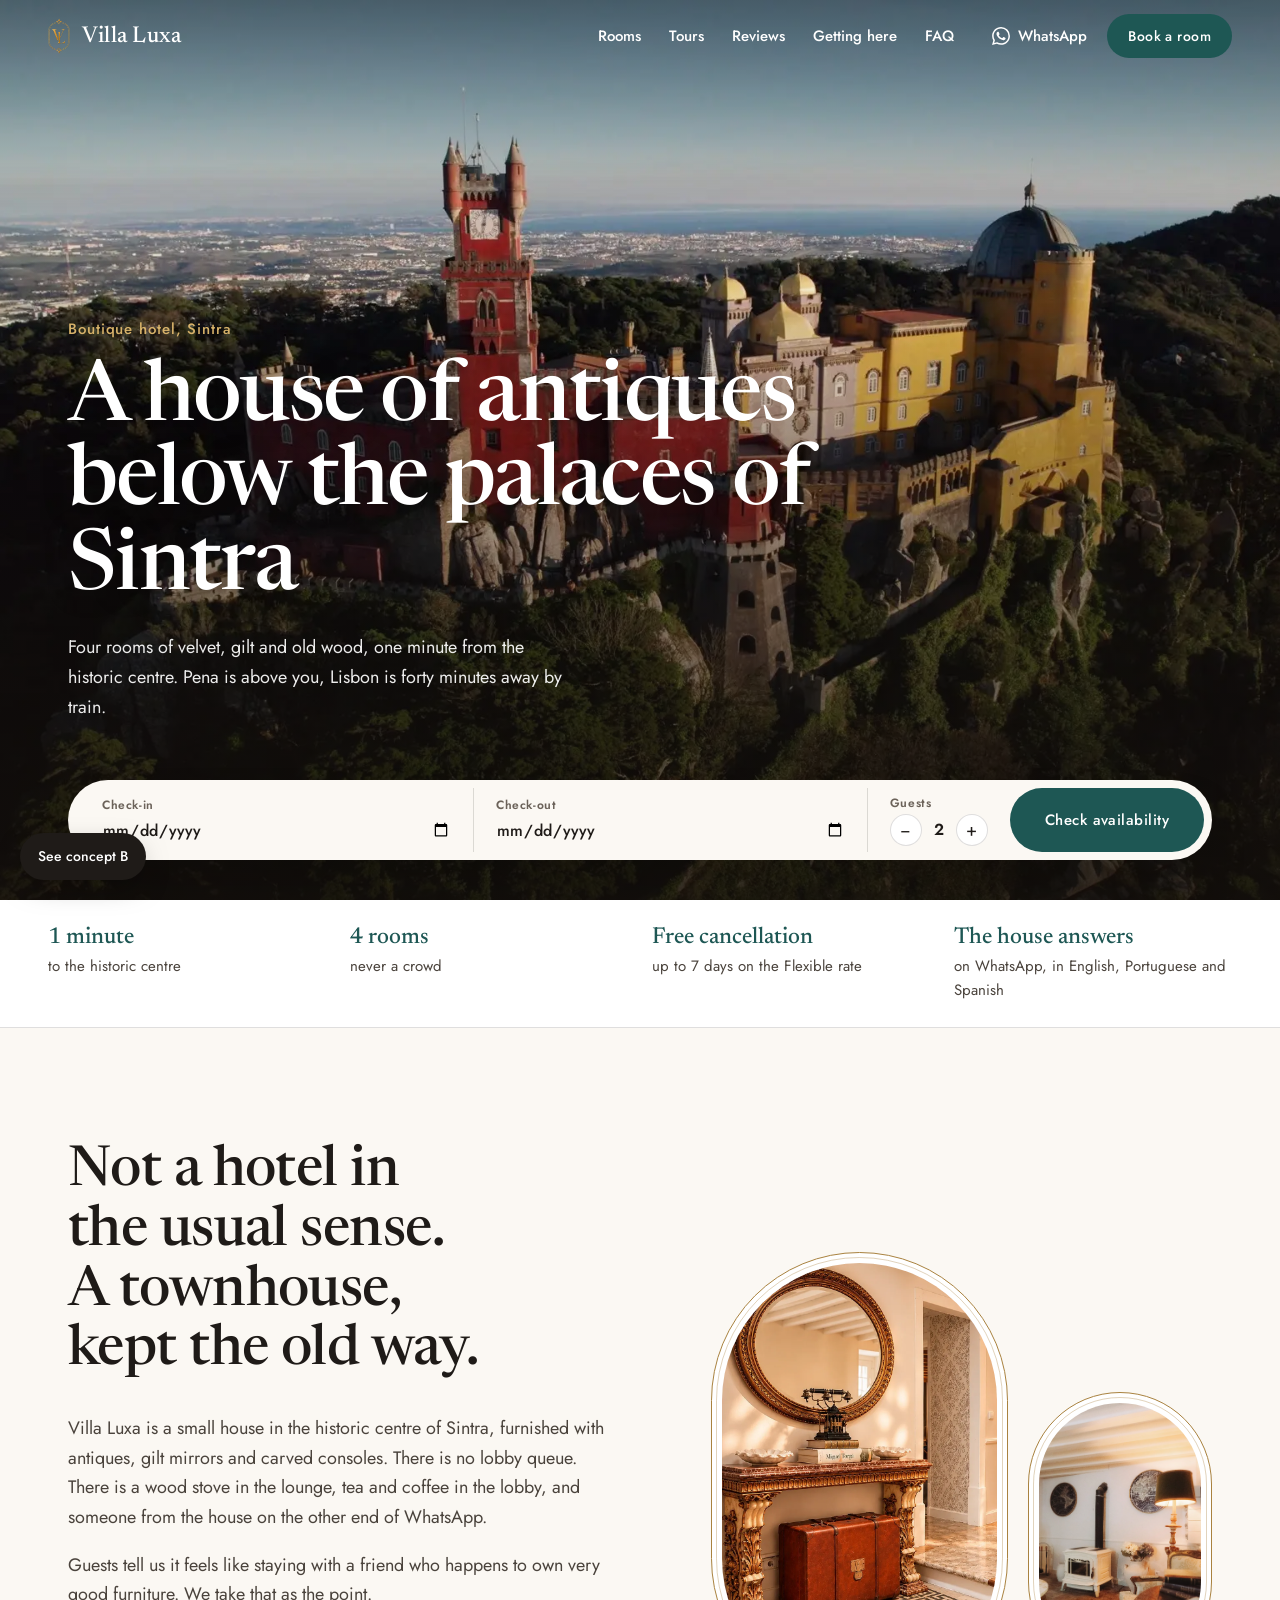
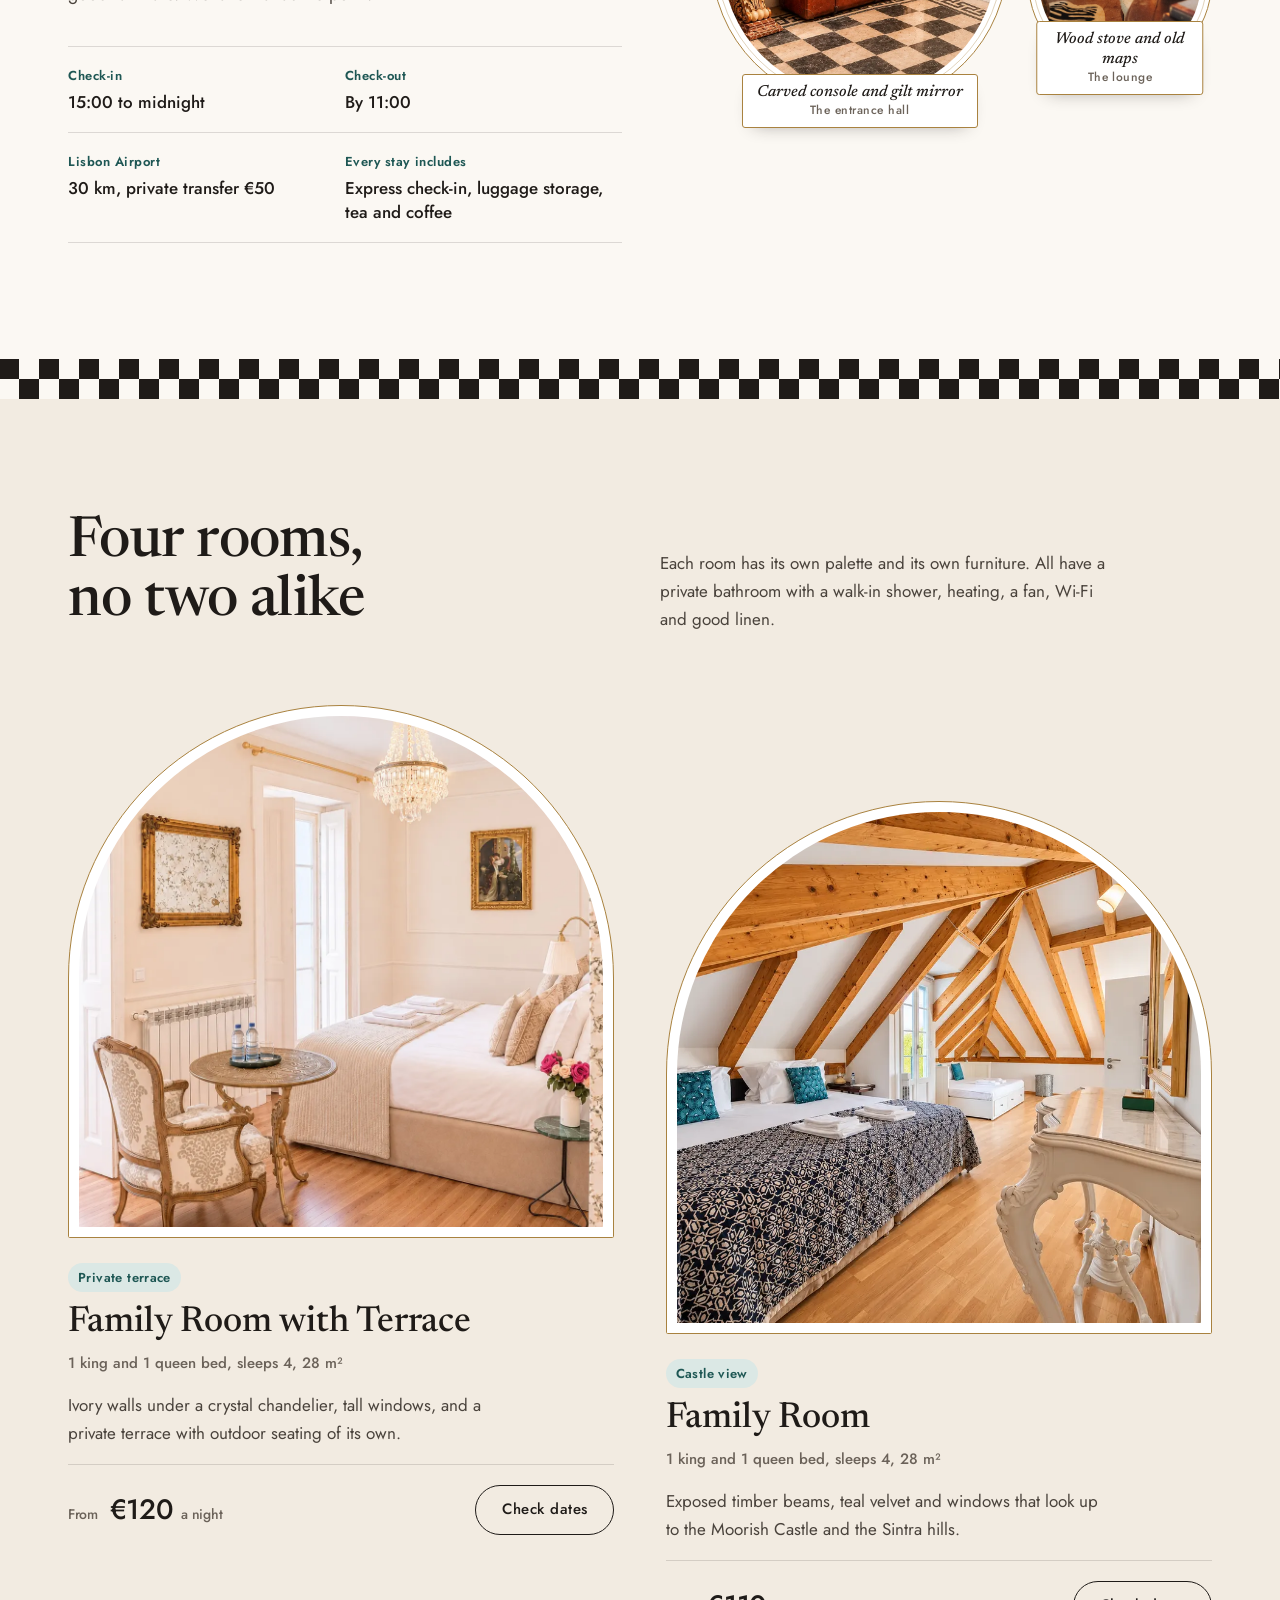
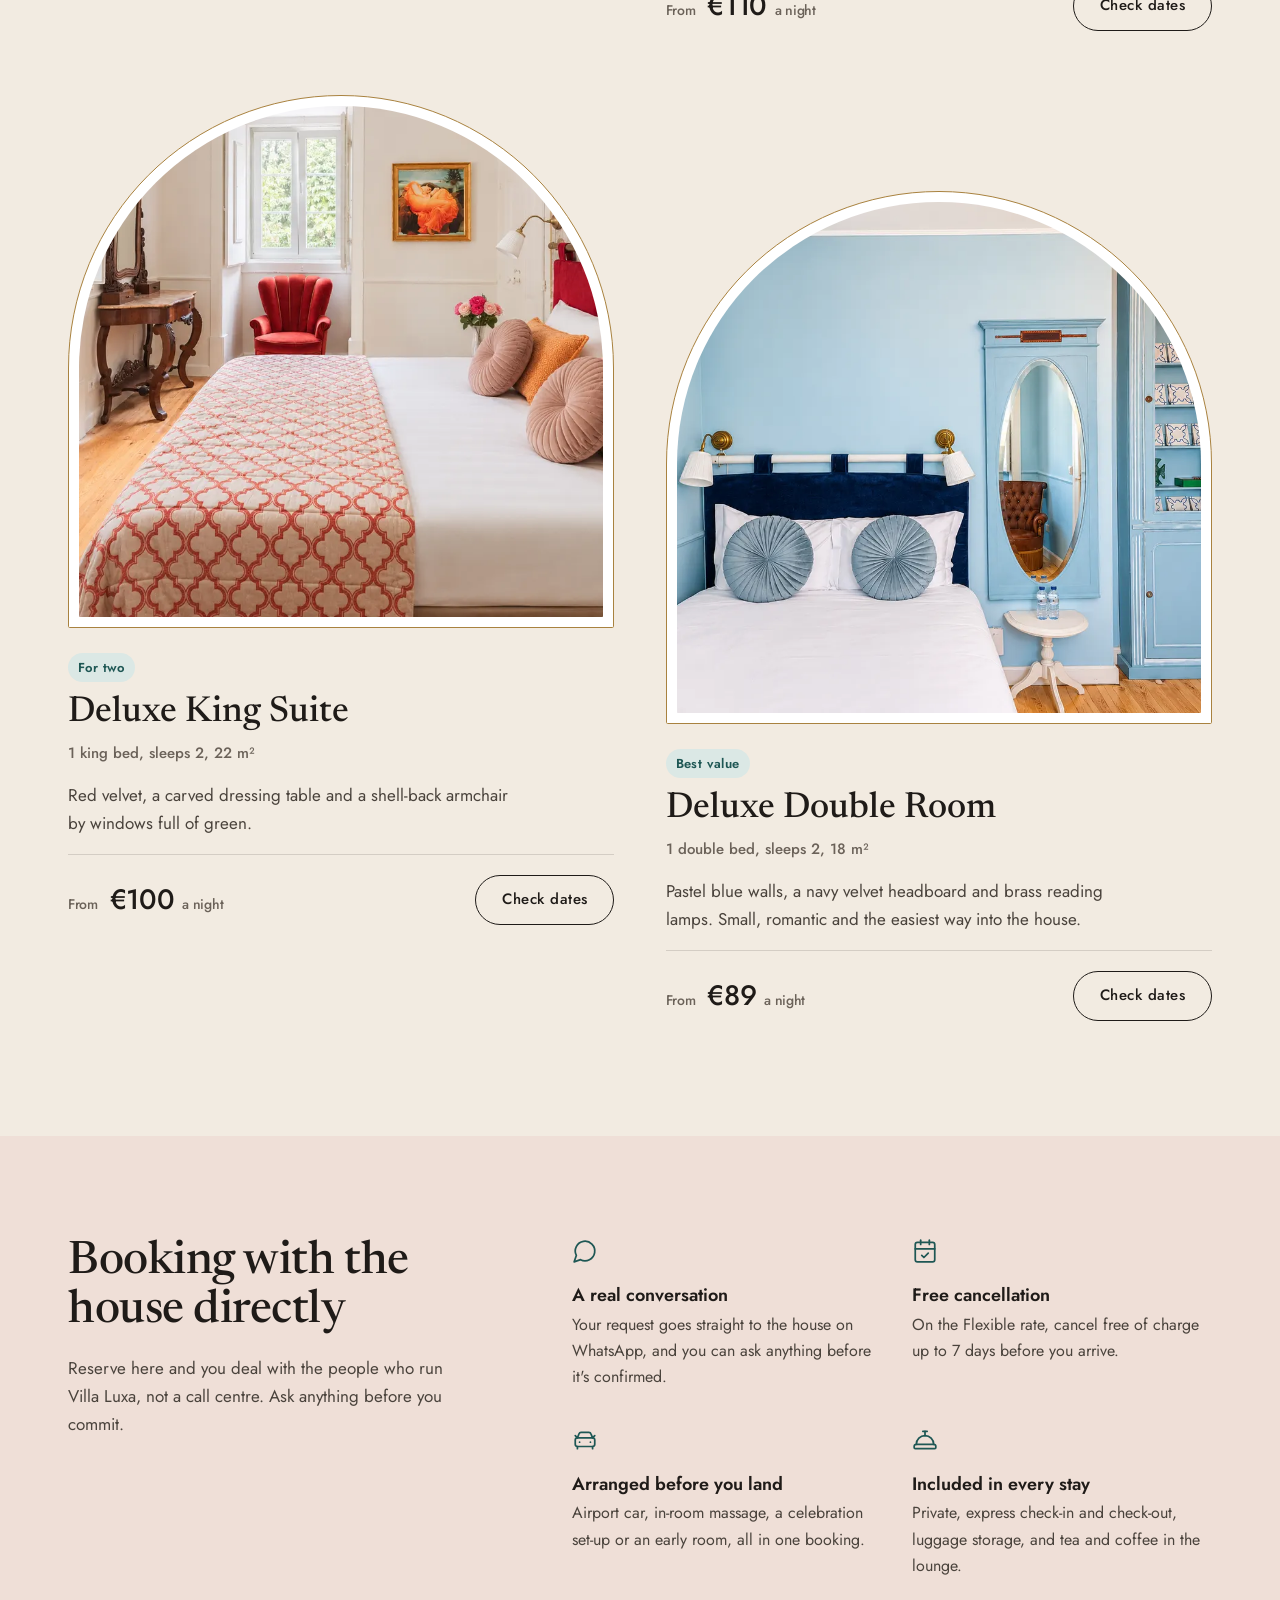
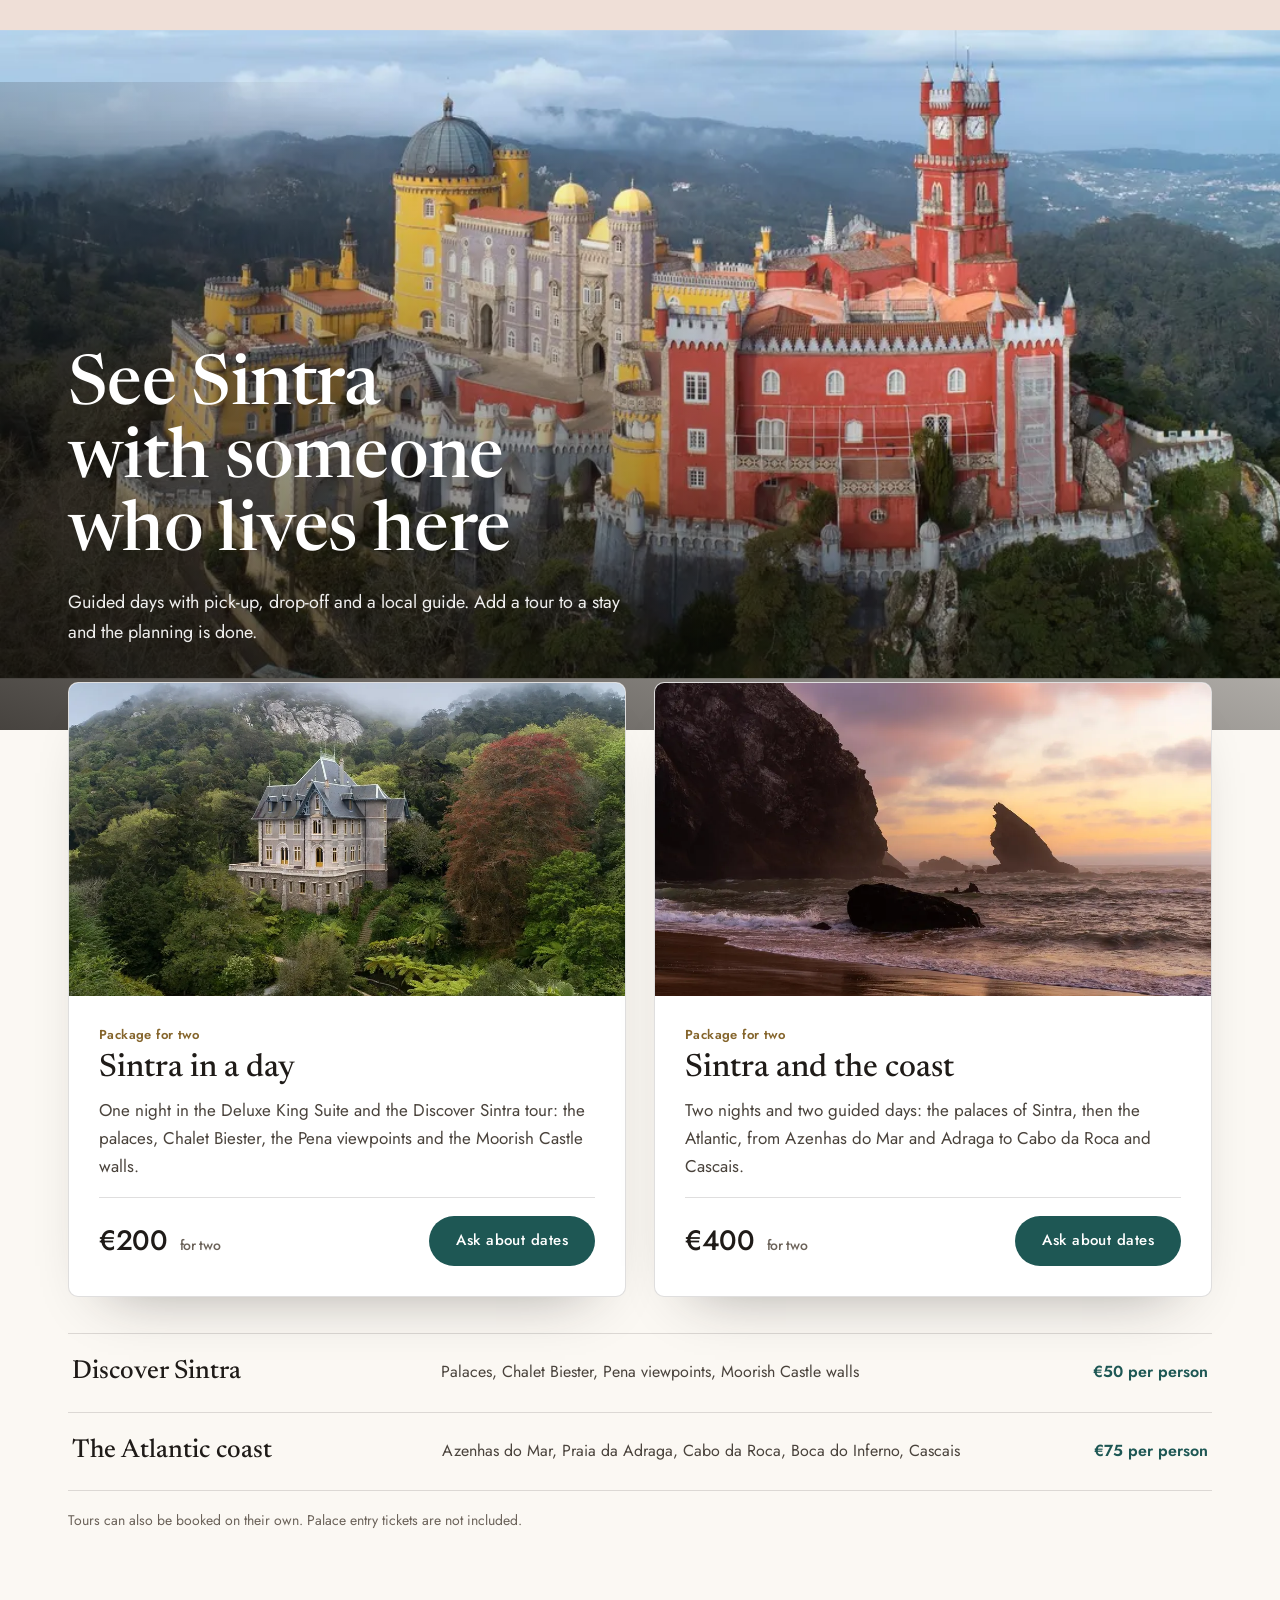
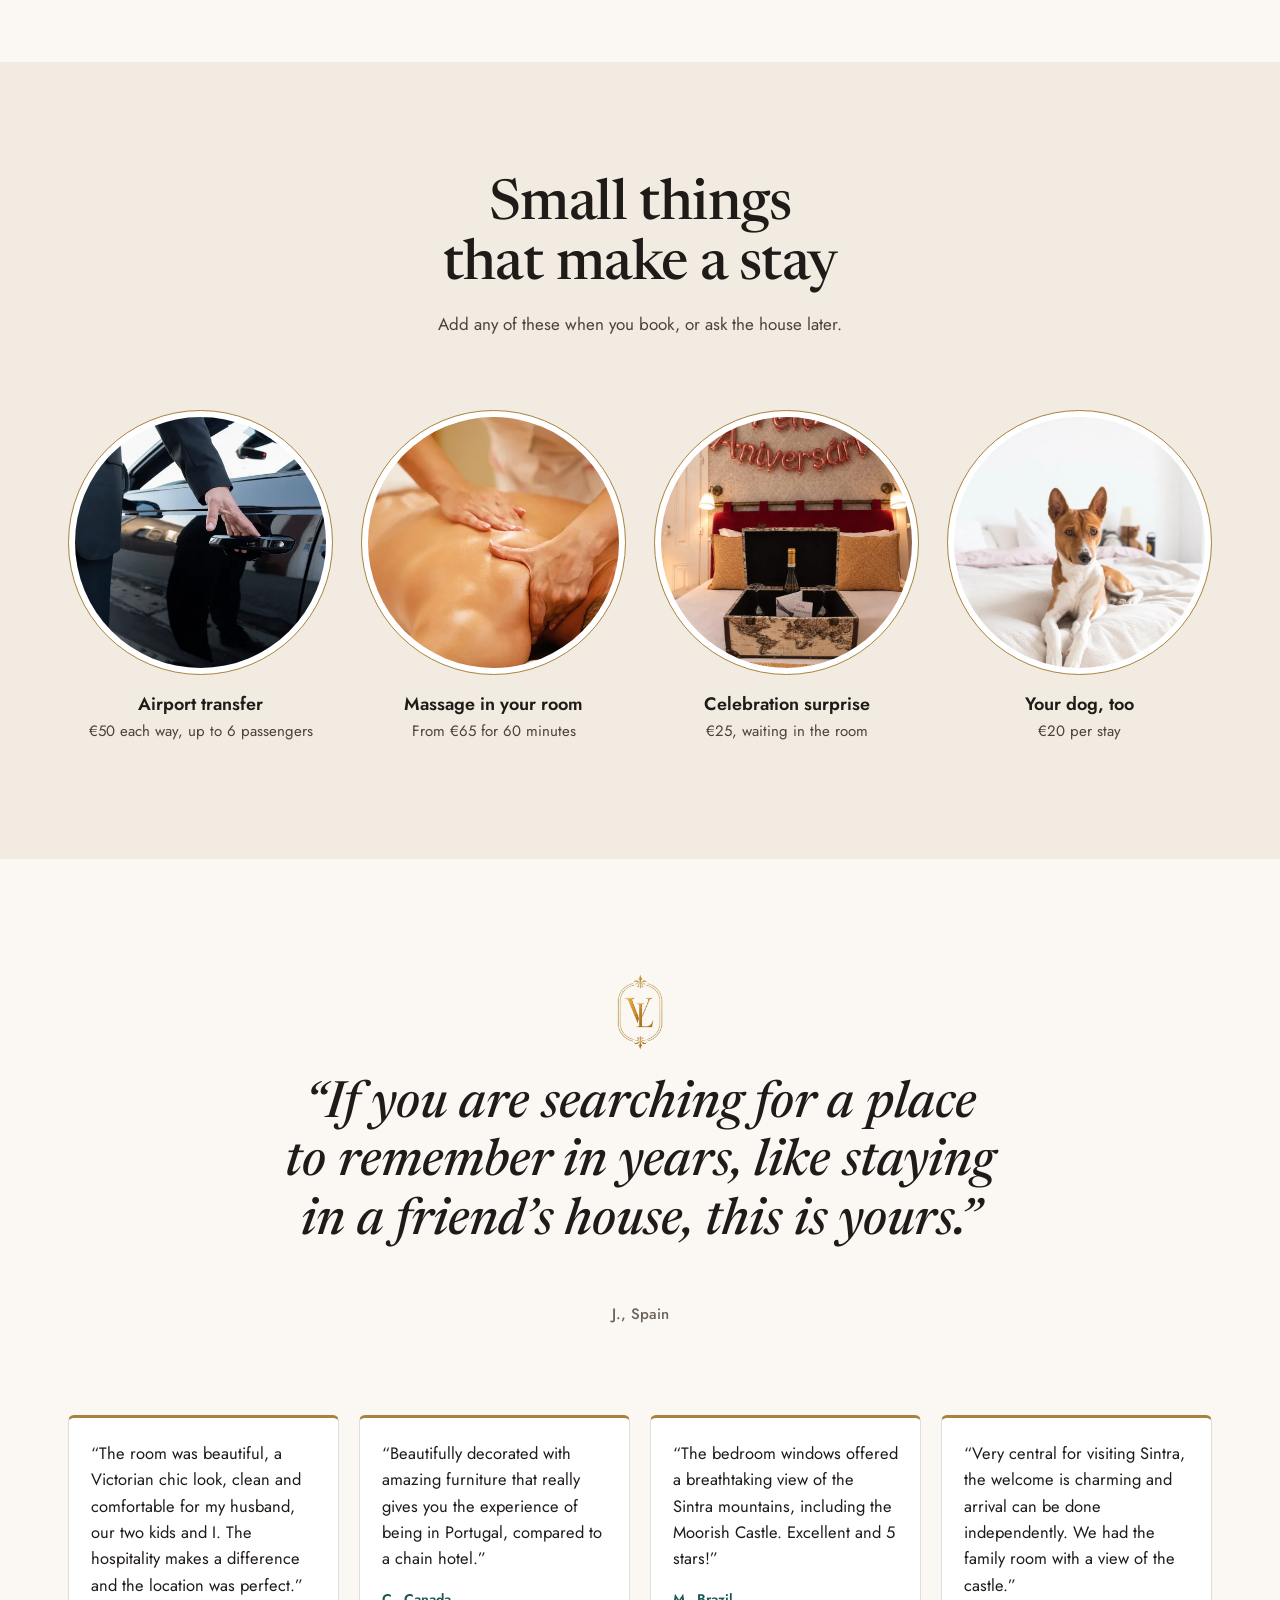
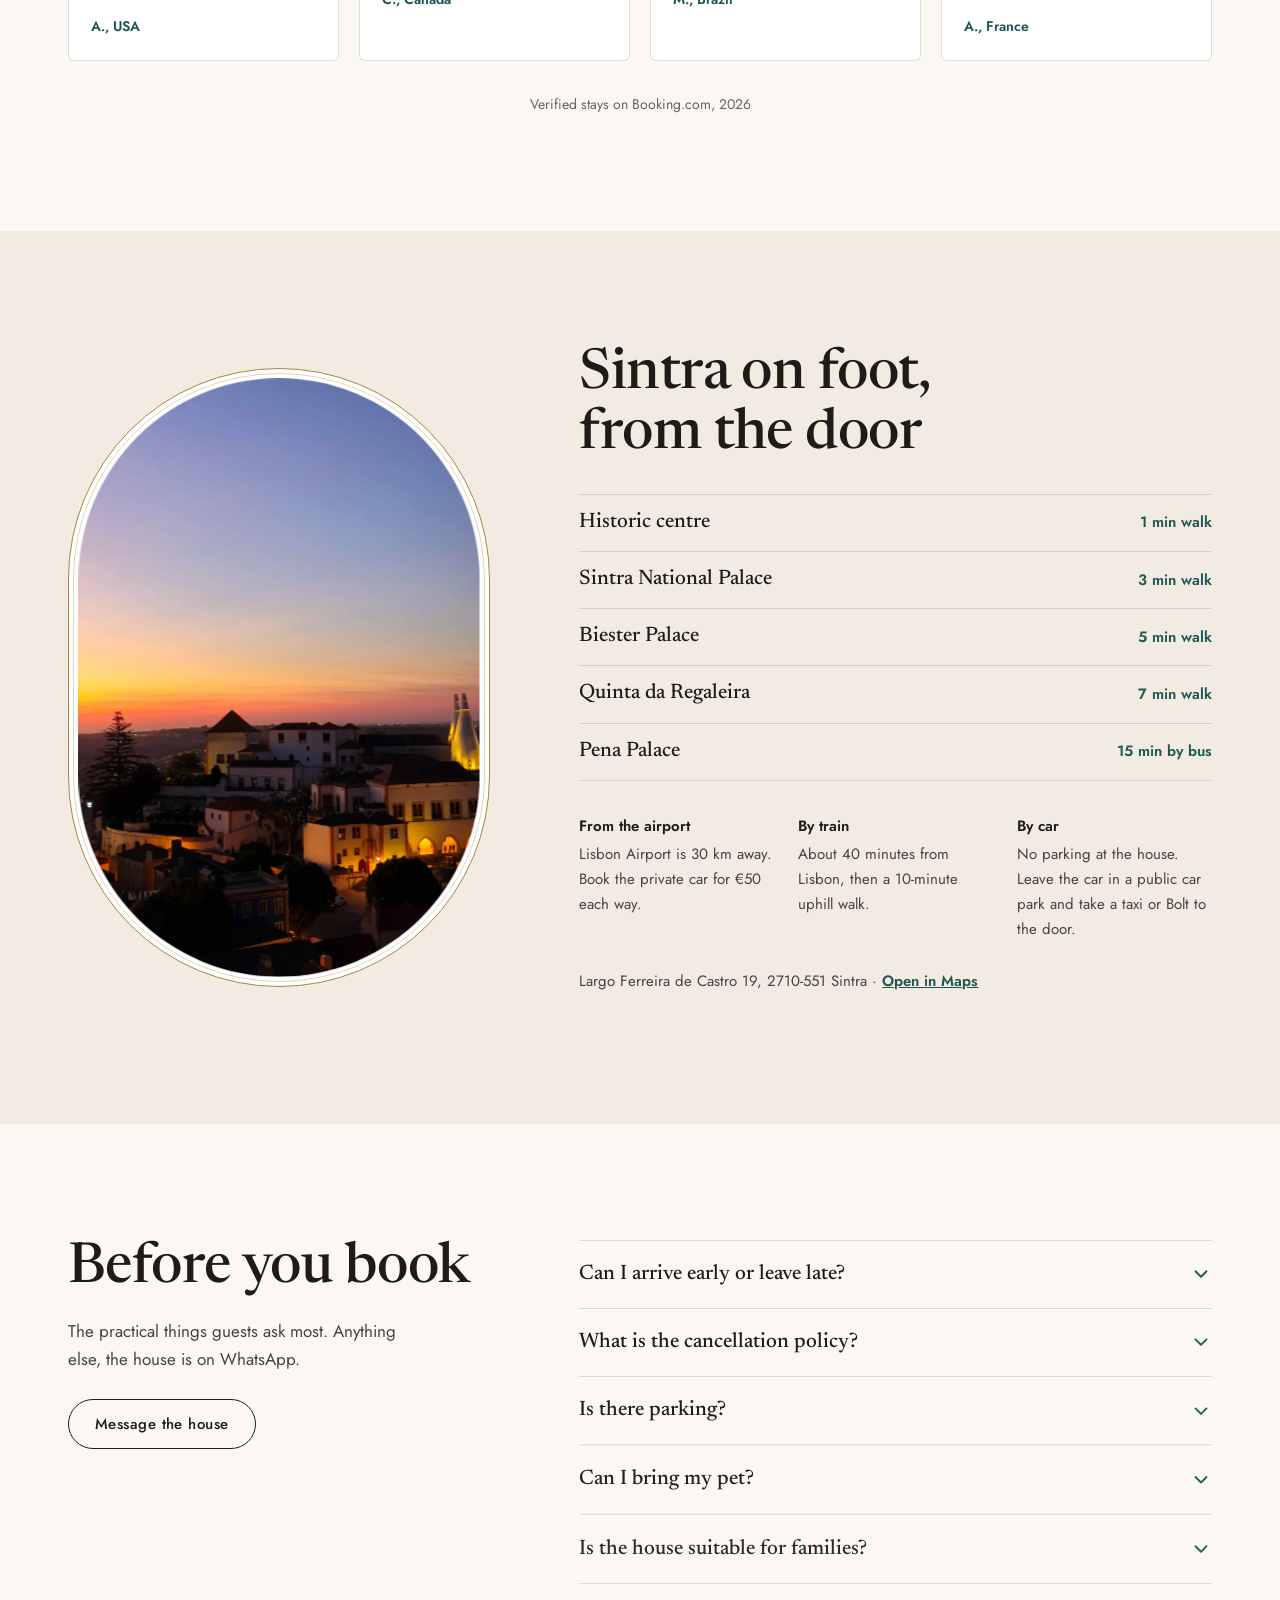
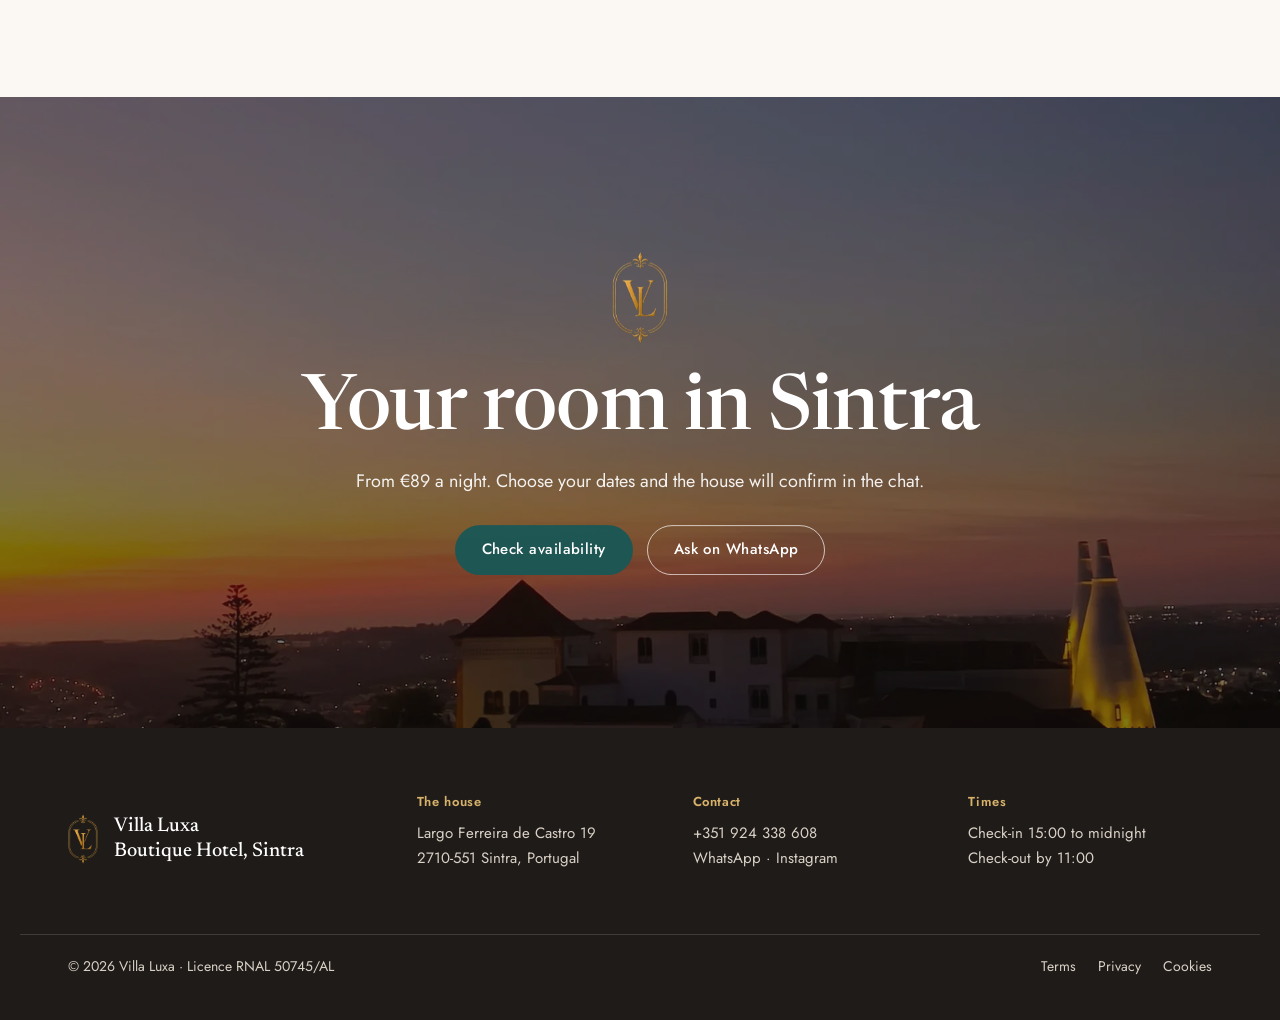
==== commit 051e08eb: "Add GSAP entrances and Lenis smooth scroll; new heading font for A - Shared motion.js: GSAP 3.13 her" ====
--- a/a/index.html
+++ b/a/index.html
@@ -7,8 +7,10 @@
 <meta name="description" content="A townhouse of antiques one minute from Sintra's historic centre. Four rooms, private tours to the palaces and the Atlantic coast, and a house that answers on WhatsApp.">
 <link rel="preconnect" href="https://fonts.googleapis.com">
 <link rel="preconnect" href="https://fonts.gstatic.com" crossorigin>
-<link href="https://fonts.googleapis.com/css2?family=Bodoni+Moda:ital,opsz,wght@0,6..96,400..700;1,6..96,400..600&family=Jost:wght@300..600&display=swap" rel="stylesheet">
+<link href="https://fonts.googleapis.com/css2?family=Newsreader:ital,opsz,wght@0,6..72,400..700;1,6..72,400..600&family=Jost:wght@300..600&display=swap" rel="stylesheet">
 <link rel="stylesheet" href="style.css">
+<link rel="stylesheet" href="../assets/css/motion.css">
+<script>if(!matchMedia('(prefers-reduced-motion: reduce)').matches){document.documentElement.classList.add('js-motion');setTimeout(function(){document.documentElement.classList.remove('js-motion')},5000)}</script>
 <link rel="icon" href="../assets/img/monogram.png">
 </head>
 <body>
@@ -366,6 +368,11 @@
 
 <script src="../assets/js/booking.js"></script>
 <script src="../assets/vendor/lucide.min.js"></script>
+<script src="../assets/vendor/gsap.min.js"></script>
+<script src="../assets/vendor/ScrollTrigger.min.js"></script>
+<script src="../assets/vendor/SplitText.min.js"></script>
+<script src="../assets/vendor/lenis.min.js"></script>
 <script src="main.js"></script>
+<script src="../assets/js/motion.js"></script>
 </body>
 </html>
--- a/a/style.css
+++ b/a/style.css
@@ -20,7 +20,7 @@
   --gilt-hi: #d7b26a;    /* gold on dark (hero, footer) */
   --line: rgba(31, 27, 24, .14);
 
-  --display: 'Bodoni Moda', 'Didot', Georgia, serif;
+  --display: 'Newsreader', Georgia, serif;
   --sans: 'Jost', 'Futura', system-ui, sans-serif;
 
   --wrap: 1240px;
@@ -106,11 +106,7 @@
 }
 .hero-sub { max-width: 46ch; margin-top: 22px; font-size: 18px; color: rgba(255, 255, 255, .92); }
 
-.hero-kicker, .hero-title, .hero-sub, .qb { animation: rise 1.1s cubic-bezier(.2, .7, .2, 1) both; }
-.hero-title { animation-delay: .12s; }
-.hero-sub { animation-delay: .28s; }
-.qb { animation-delay: .44s; }
-@keyframes rise { from { opacity: 0; transform: translateY(18px); } to { opacity: 1; transform: none; } }
+/* hero entrance is handled by GSAP in assets/js/motion.js */
 
 /* quick-book bar */
 .qb {
@@ -227,7 +223,9 @@
 
 /* ---------- extras ---------- */
 .extras { background: var(--linen); padding: var(--sec) 0; }
-.extra-grid { list-style: none; margin: 0; padding: 0; display: grid; grid-template-columns: repeat(4, minmax(0, 1fr)); gap: 28px; }
+.extras .sec-head { grid-template-columns: 1fr; justify-items: center; text-align: center; gap: 14px; }
+.extras .sec-head .display { max-width: 18ch; }
+.extra-grid { list-style: none; margin: 0; padding: 0; display: grid; grid-template-columns: repeat(4, minmax(0, 1fr)); gap: 28px; text-align: center; }
 .extra-grid img { width: 100%; aspect-ratio: 1; object-fit: cover; border-radius: 50%; margin-bottom: 18px; border: 1.5px solid var(--gilt); padding: 6px; background: var(--white); }
 .extra-grid h3 { font: 600 18px/1.3 var(--sans); margin-bottom: 2px; }
 .extra-grid p { color: var(--ink-2); font-size: 15px; margin: 0; }
--- a/assets/css/motion.css
+++ b/assets/css/motion.css
@@ -0,0 +1,20 @@
+/* Shared motion styles: Lenis recommended rules + pre-animation states for GSAP.
+   html.js-motion is set by an inline script in <head> (skipped for reduced motion). */
+
+html.lenis, html.lenis body { height: auto; }
+.lenis.lenis-smooth { scroll-behavior: auto !important; }
+.lenis.lenis-smooth [data-lenis-prevent] { overscroll-behavior: contain; }
+.lenis.lenis-stopped { overflow: clip; }
+.lenis.lenis-smooth iframe { pointer-events: none; }
+
+/* Hero content stays hidden until the GSAP intro reveals it (no flash before JS runs) */
+.js-motion .hero-kicker,
+.js-motion .hero-title,
+.js-motion .hero-sub,
+.js-motion .qb,
+.js-motion .hero-place,
+.js-motion .hero h1,
+.js-motion .hero-lede,
+.js-motion .book-card,
+.js-motion .hero-alt,
+.js-motion .hero-art { visibility: hidden; }
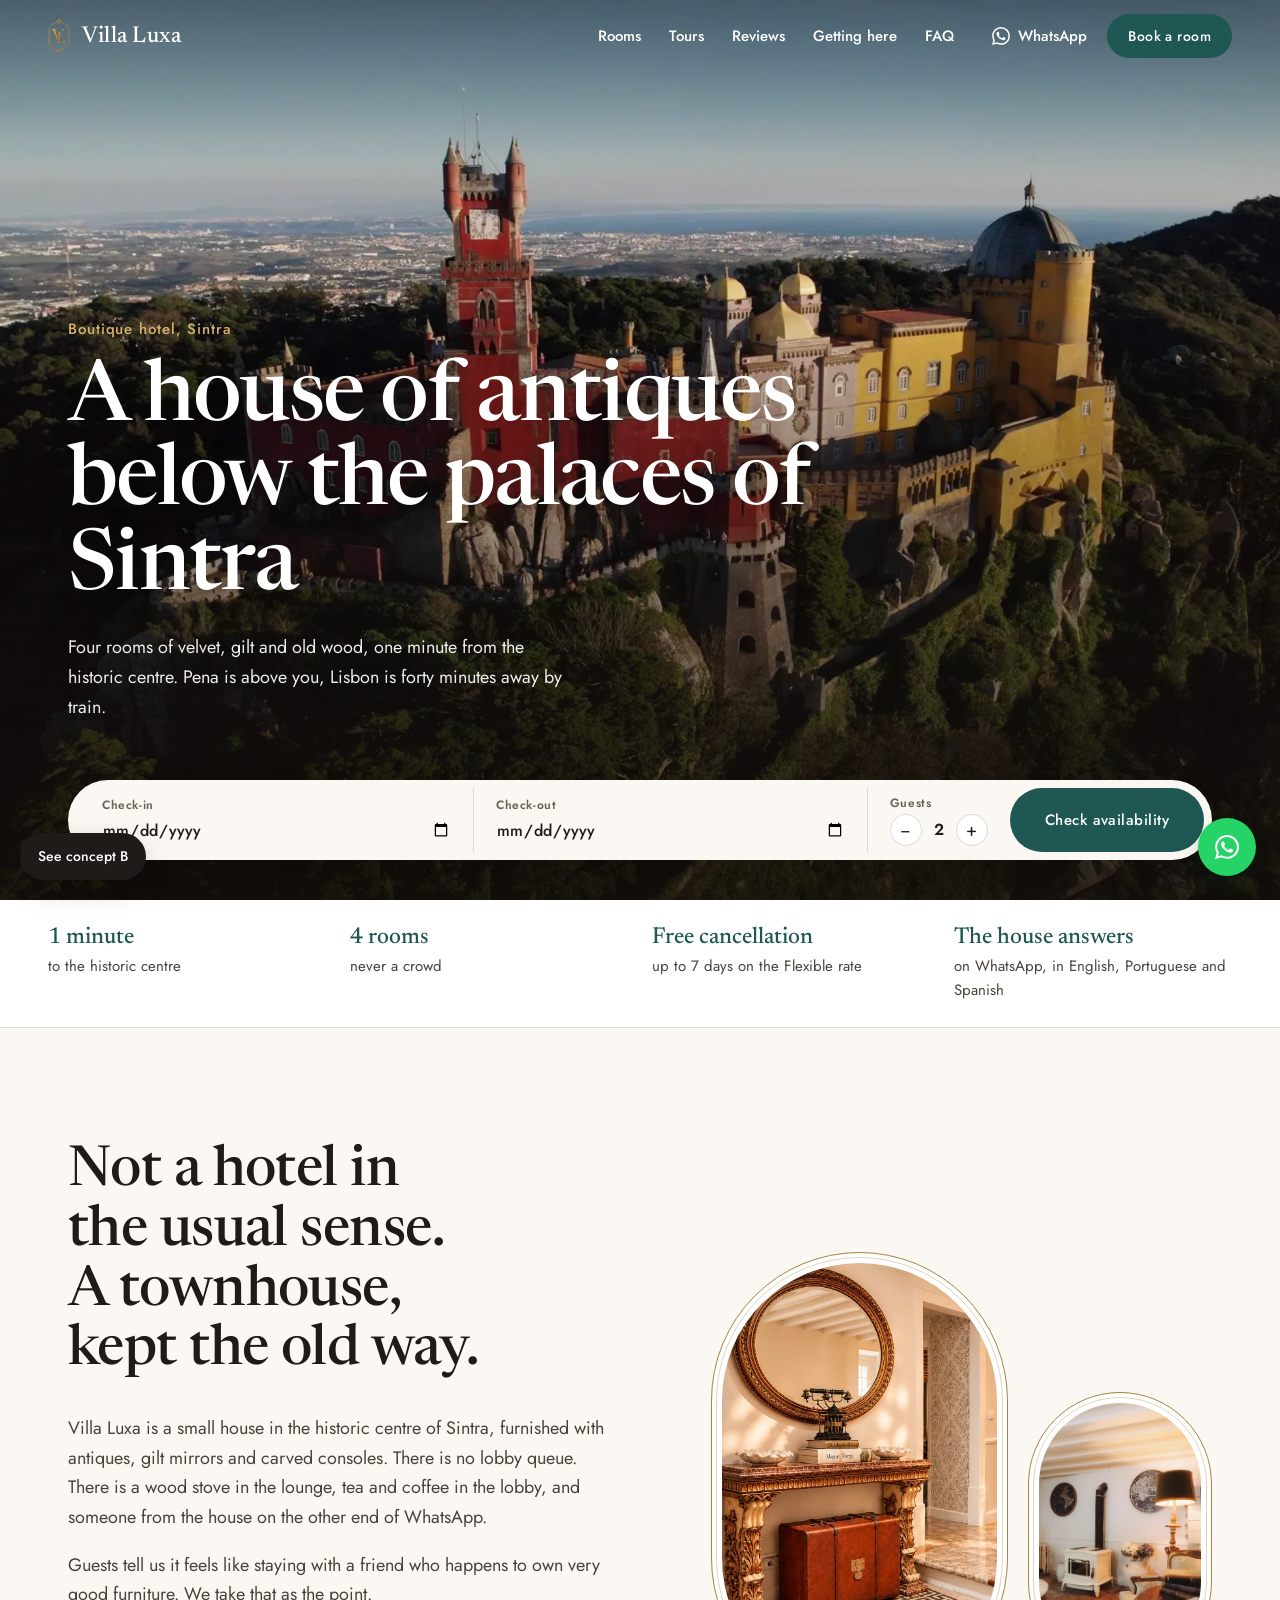
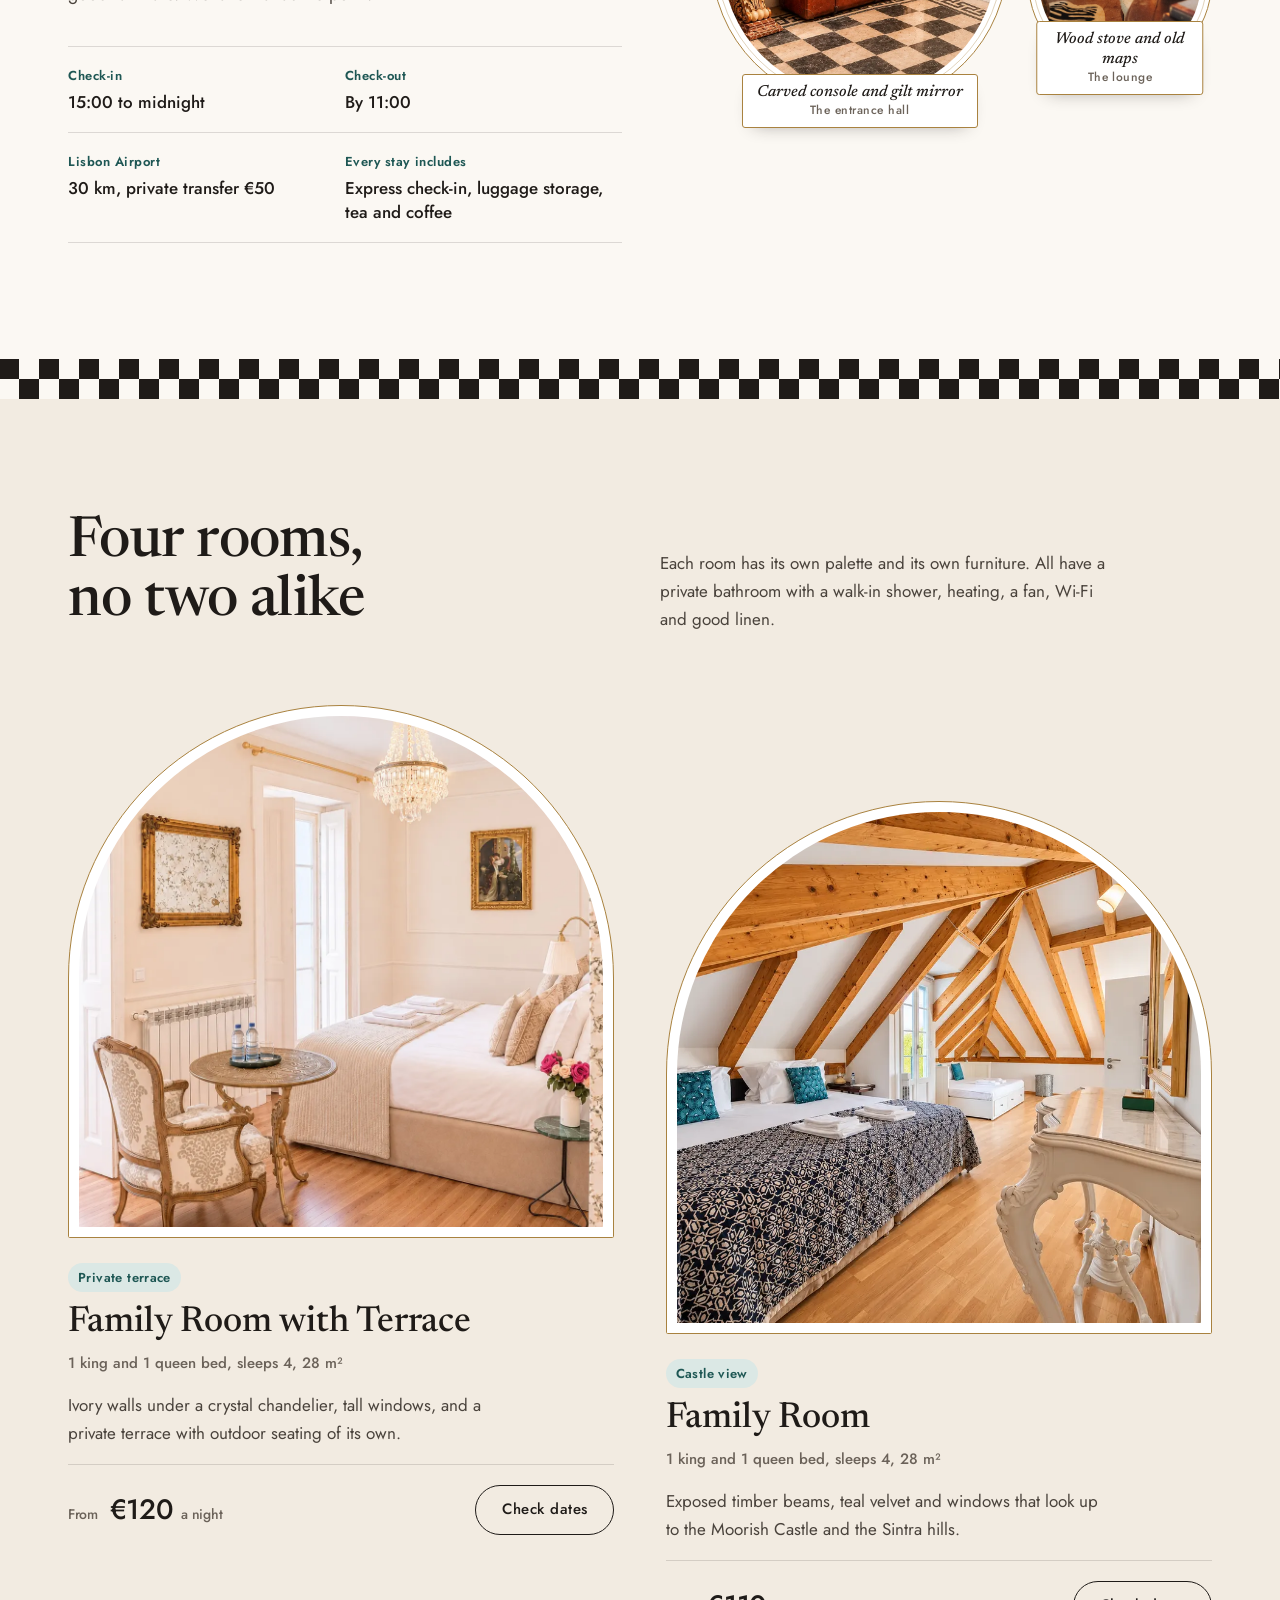
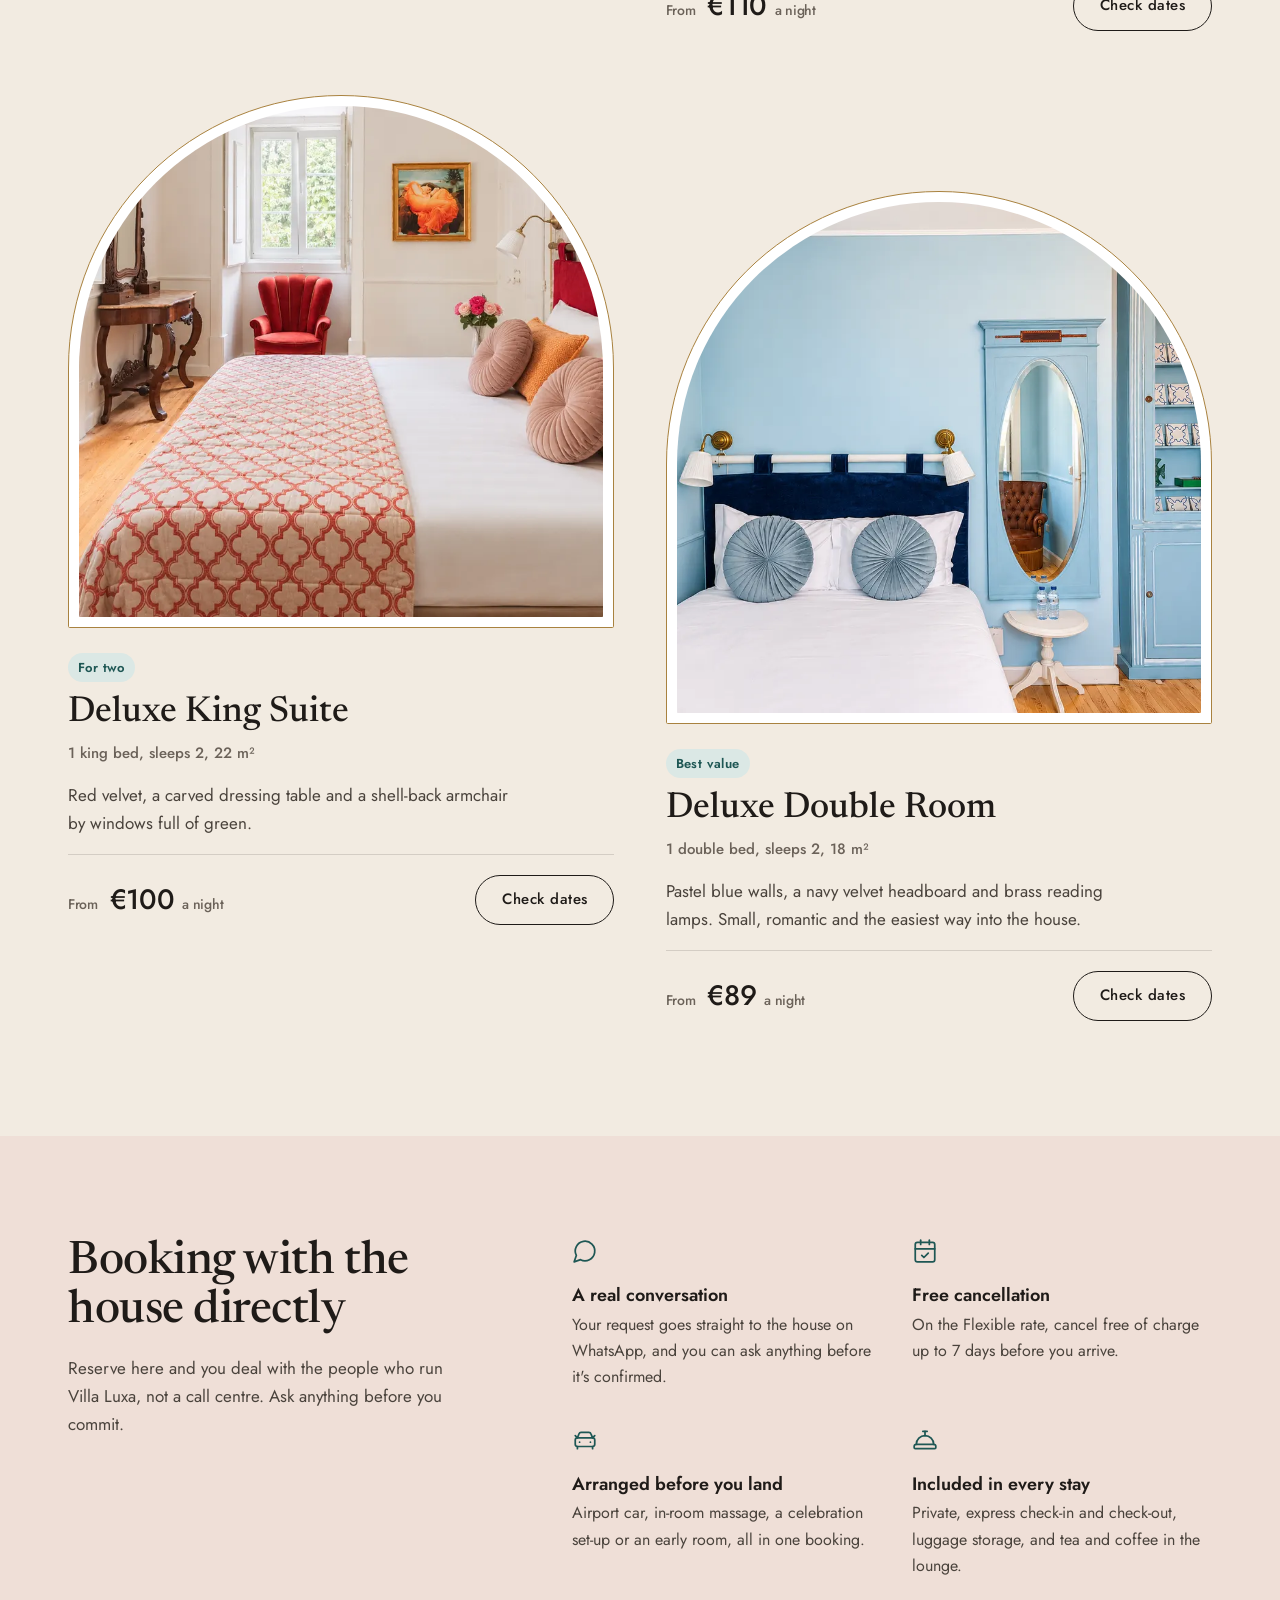
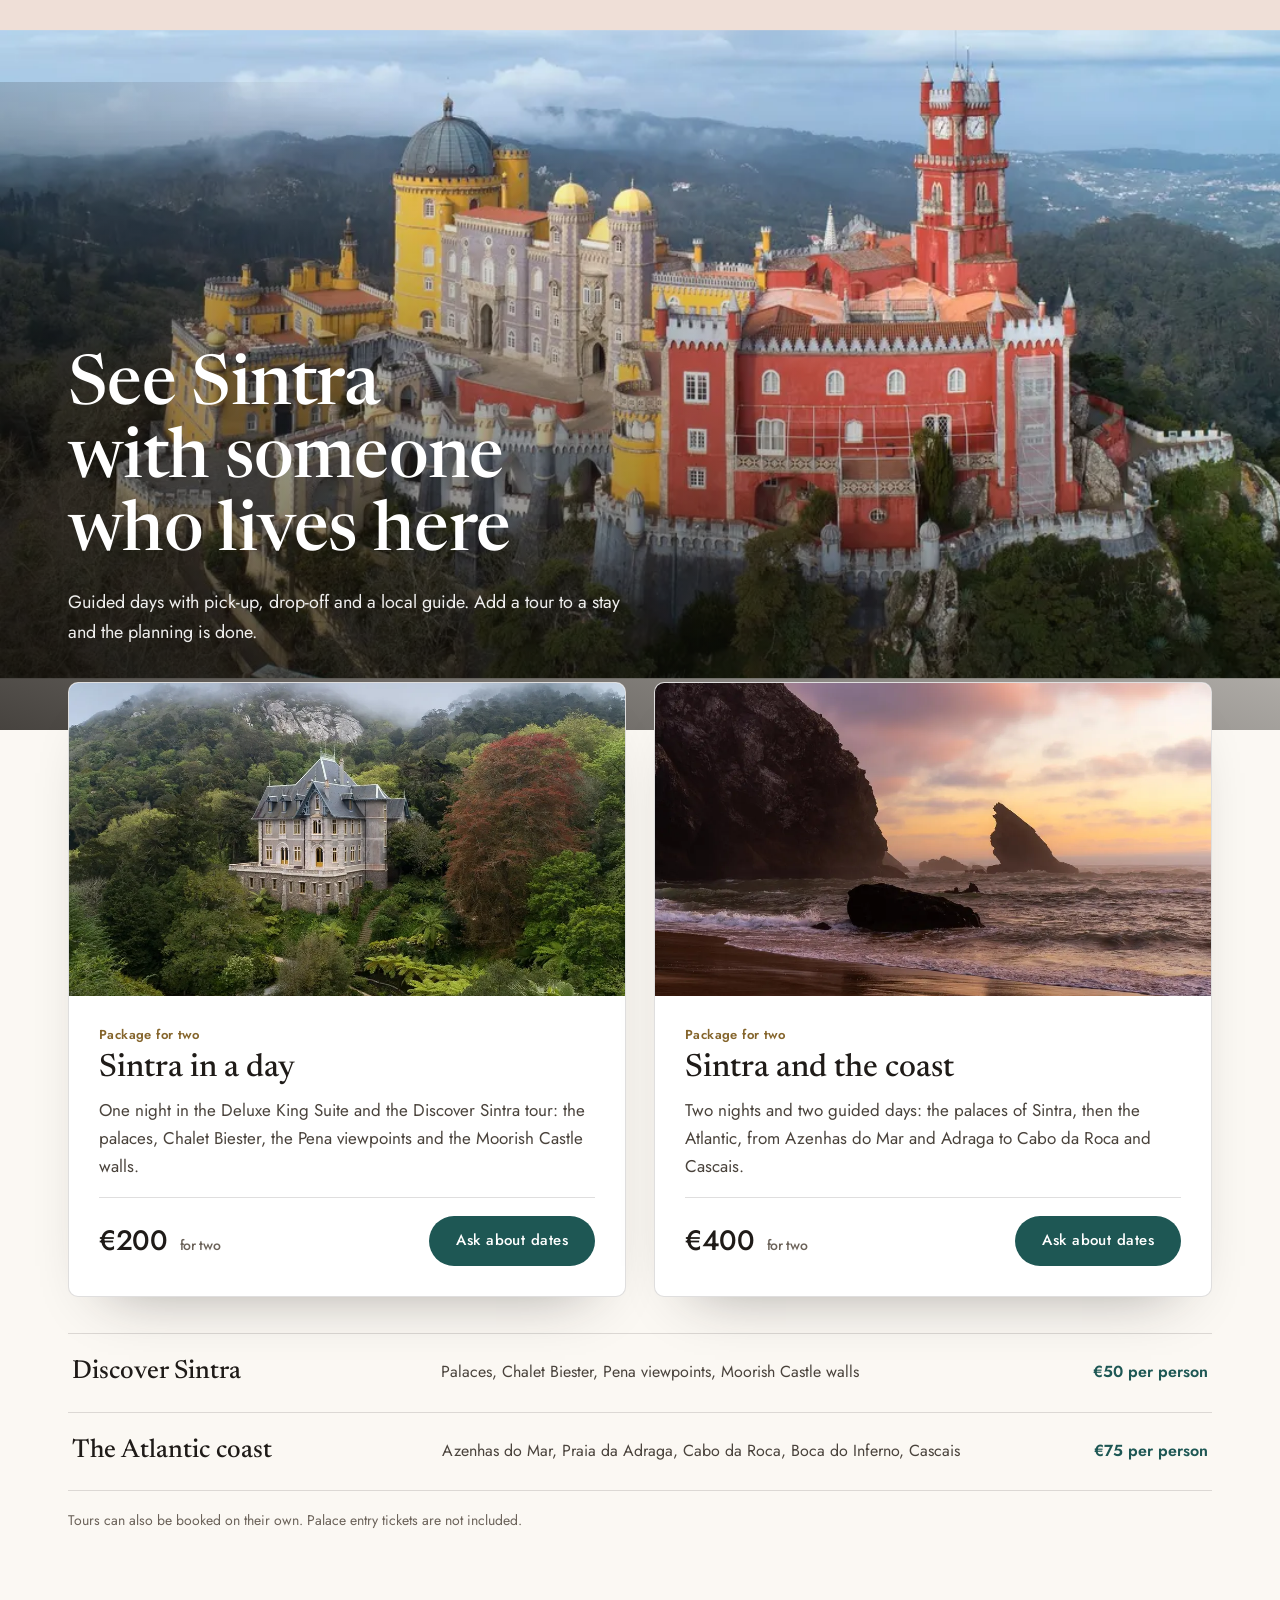
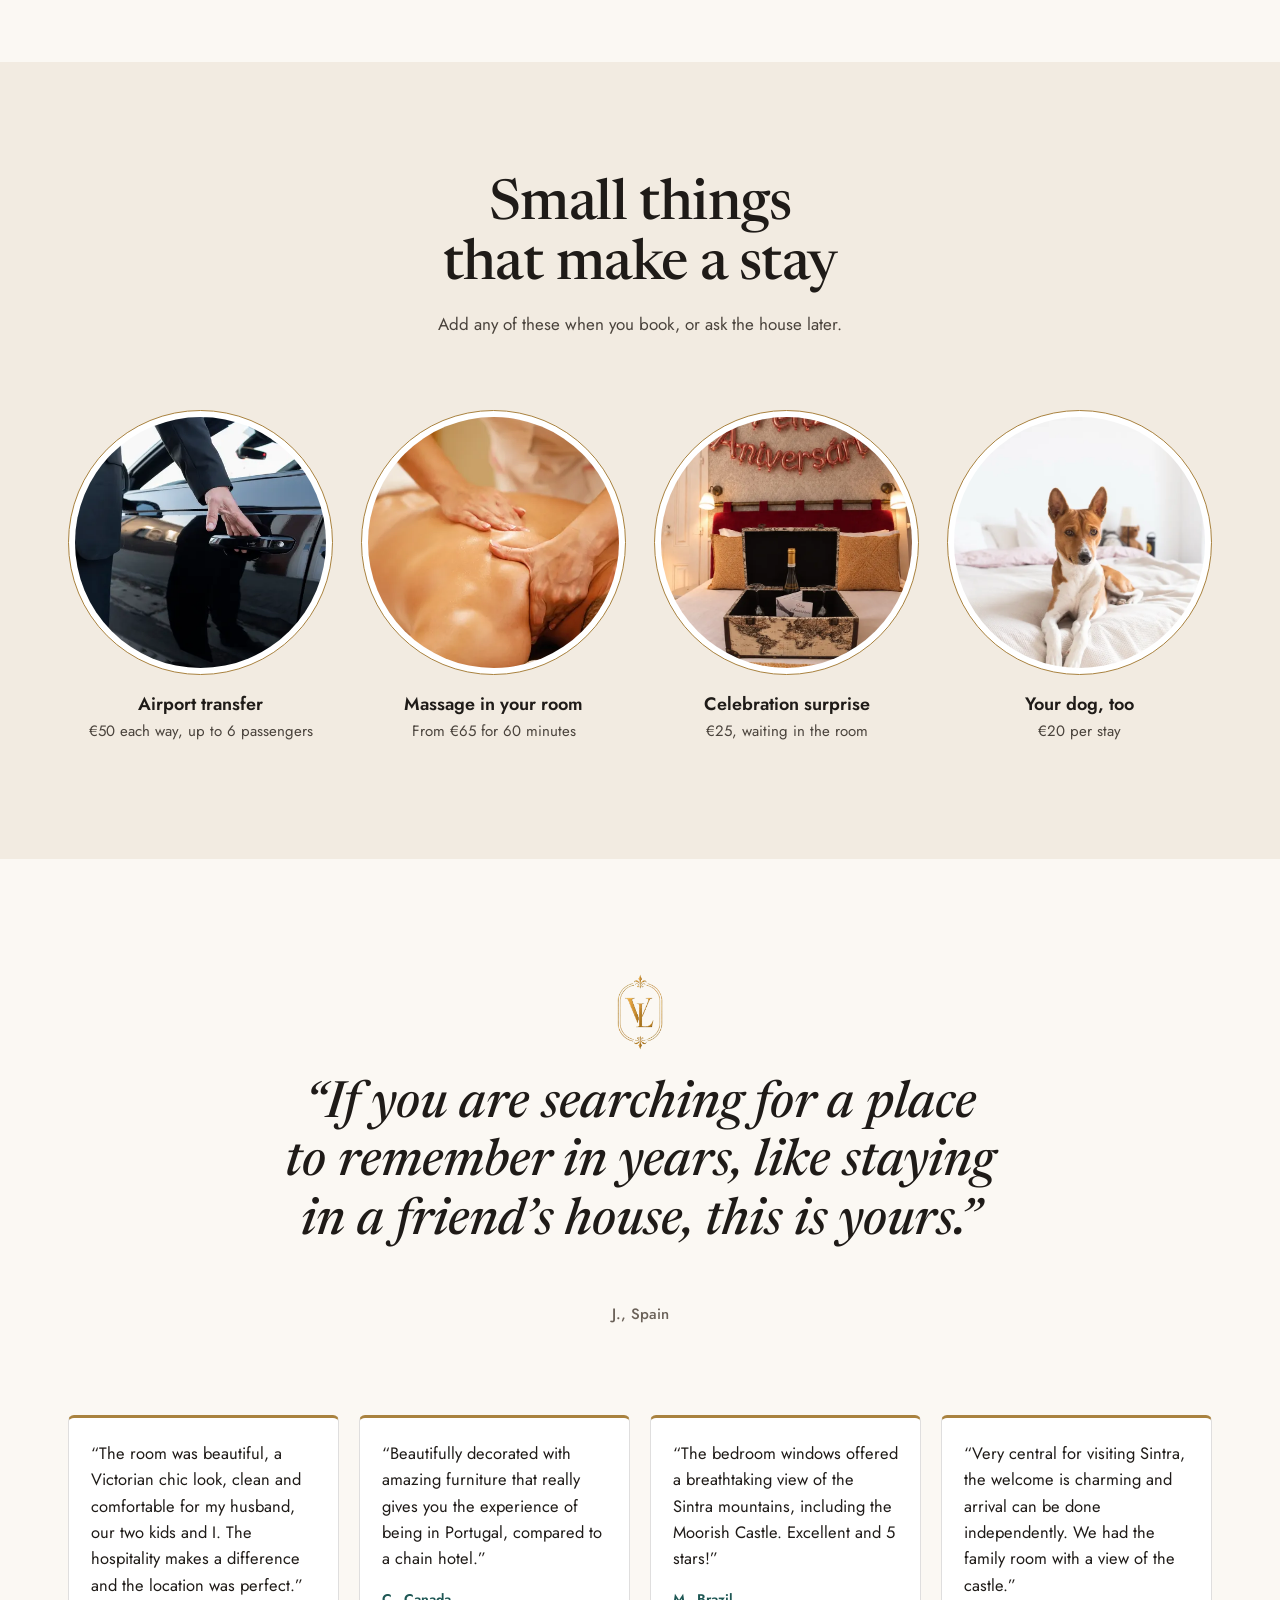
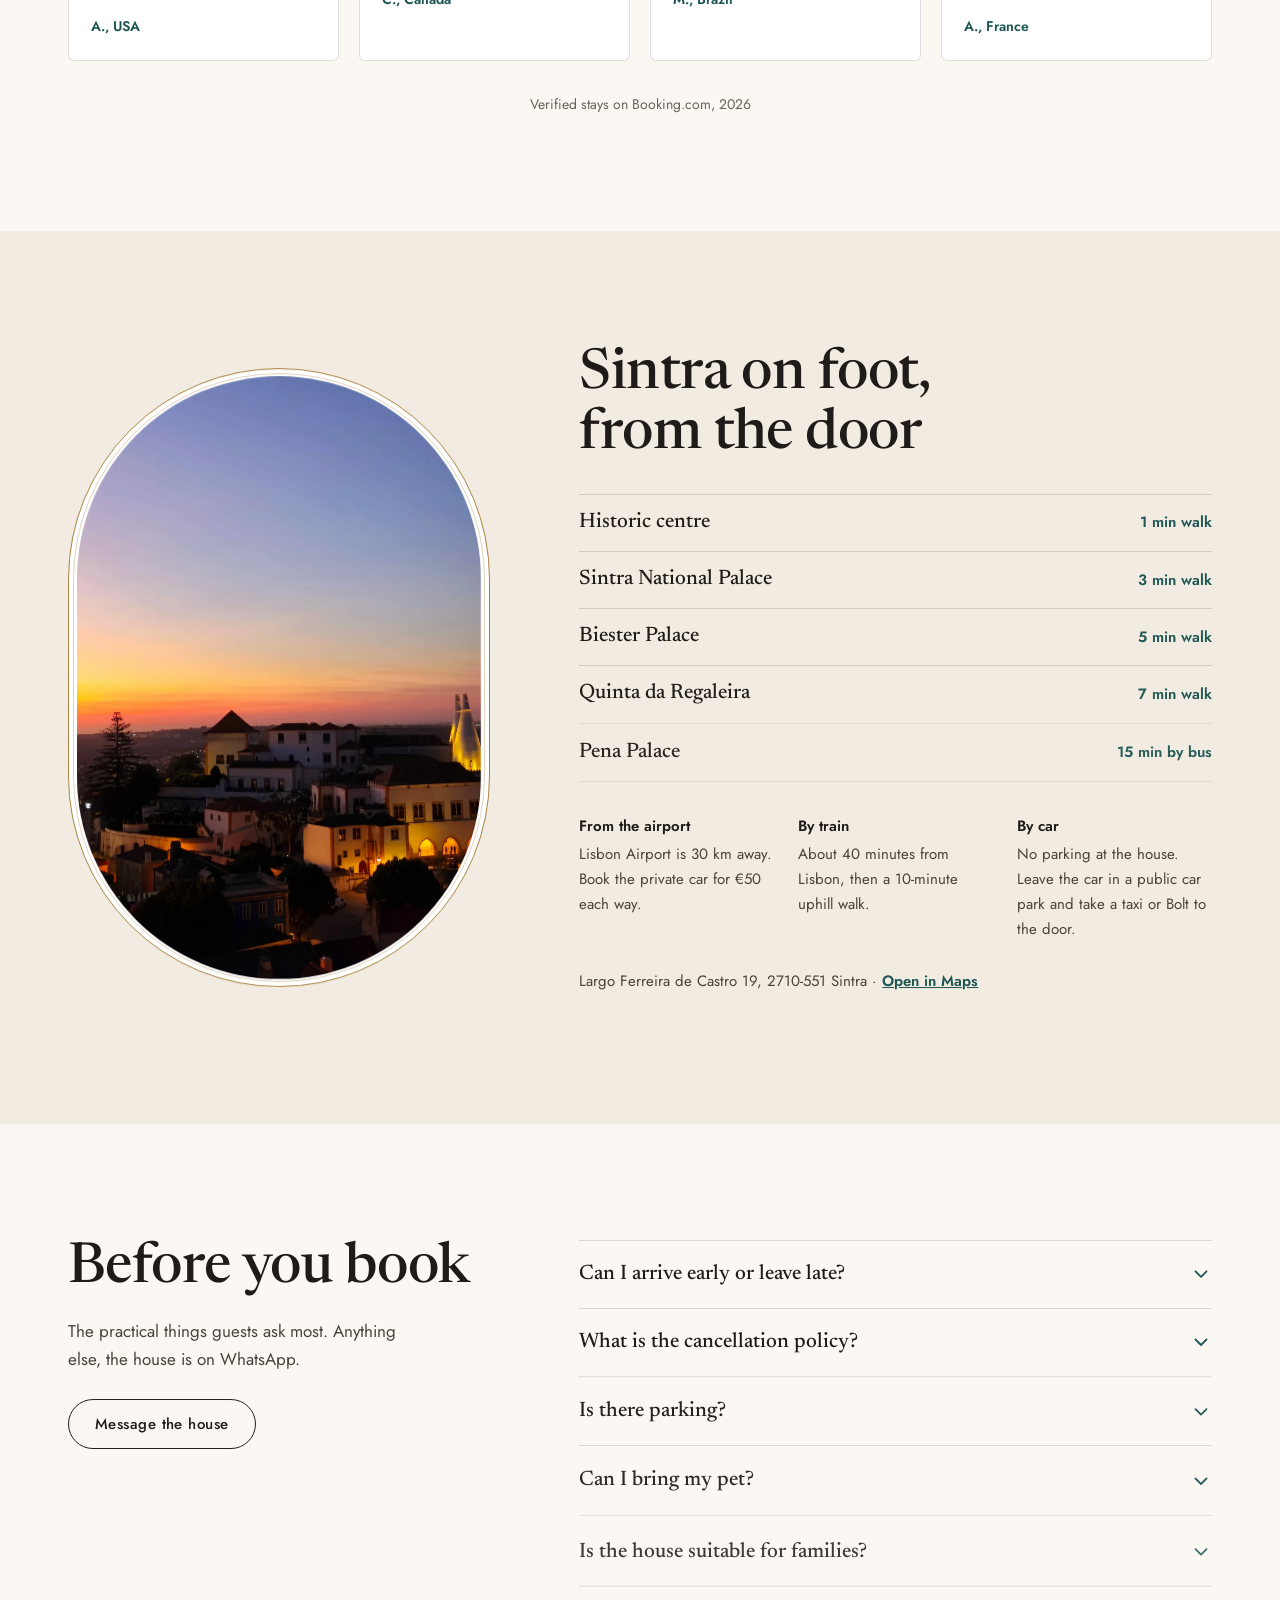
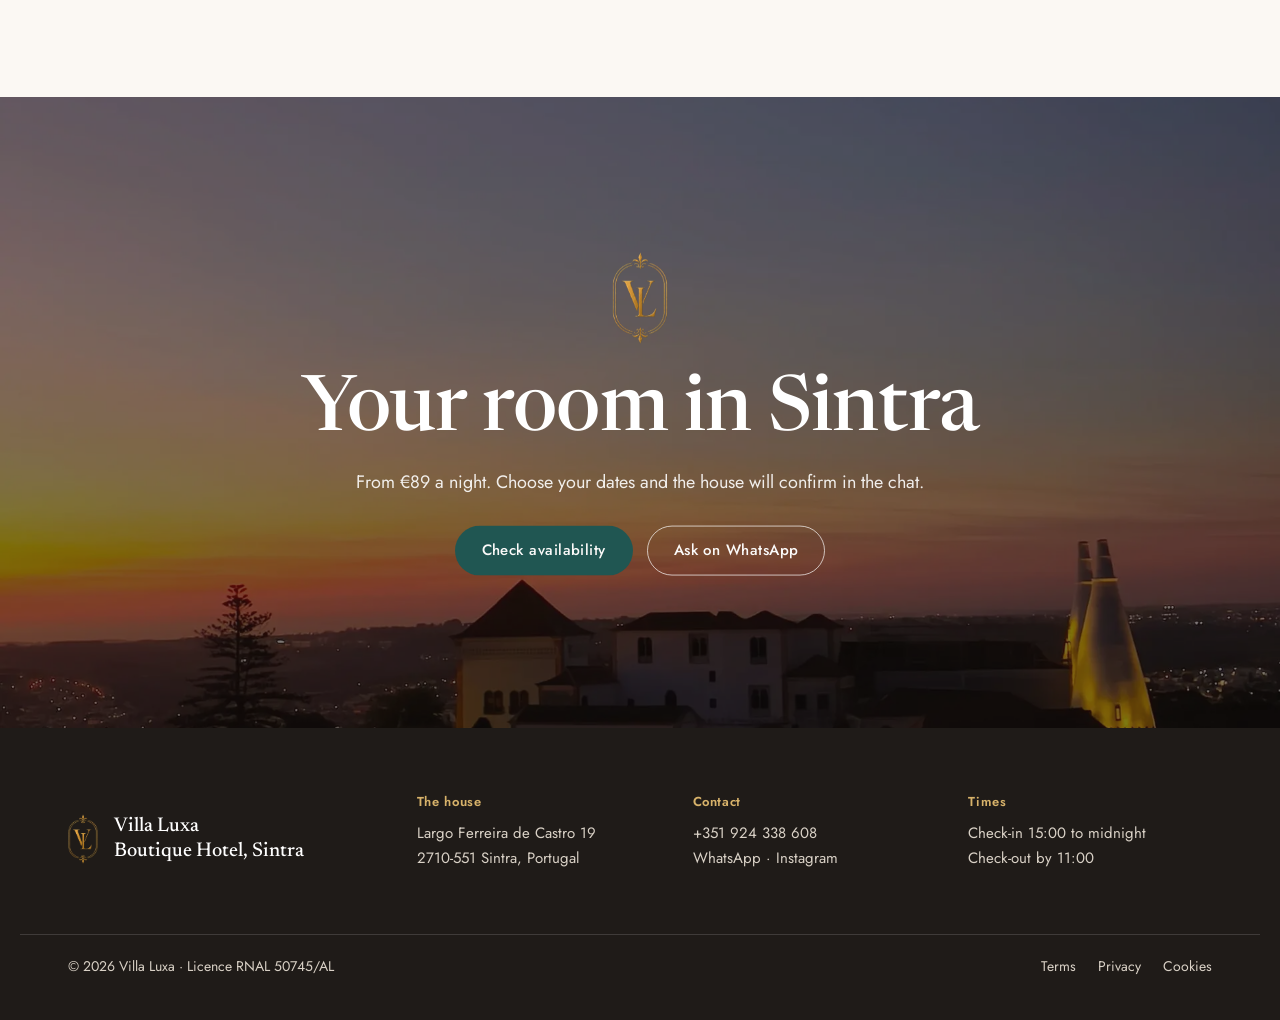
==== commit 4c079f36: "Add floating WhatsApp button to both concepts Shared assets/css/wa-fab.css: soft entrance, faint per" ====
--- a/a/index.html
+++ b/a/index.html
@@ -10,6 +10,7 @@
 <link href="https://fonts.googleapis.com/css2?family=Newsreader:ital,opsz,wght@0,6..72,400..700;1,6..72,400..600&family=Jost:wght@300..600&display=swap" rel="stylesheet">
 <link rel="stylesheet" href="style.css">
 <link rel="stylesheet" href="../assets/css/motion.css">
+<link rel="stylesheet" href="../assets/css/wa-fab.css">
 <script>if(!matchMedia('(prefers-reduced-motion: reduce)').matches){document.documentElement.classList.add('js-motion');setTimeout(function(){document.documentElement.classList.remove('js-motion')},5000)}</script>
 <link rel="icon" href="../assets/img/monogram.png">
 </head>
@@ -361,6 +362,10 @@
   <button class="btn btn-primary" type="button" data-book-open>Check availability</button>
 </div>
 
+<a class="wa-fab" href="https://wa.me/351924338608?text=Hello%20Villa%20Luxa%2C%20I%20have%20a%20question%20about%20staying%20with%20you." target="_blank" rel="noopener" aria-label="Chat with the house on WhatsApp">
+  <span class="wa-fab-icon" aria-hidden="true"></span><span class="wa-fab-label">Chat with the house</span>
+</a>
+
 <div class="bk-scrim" hidden></div>
 <aside id="booking" class="bk" data-img="../assets/img/"></aside>
 
--- a/assets/css/wa-fab.css
+++ b/assets/css/wa-fab.css
@@ -0,0 +1,58 @@
+/* Floating WhatsApp button, shared by both concepts.
+   Logo: Simple Icons (CC0), applied as a mask. Motion is deliberately quiet:
+   a soft entrance, then a faint ring every few seconds. */
+
+.wa-fab {
+  position: fixed; right: 24px; bottom: 24px; z-index: 45;
+  display: flex; align-items: center; gap: 0;
+  height: 58px; min-width: 58px; padding: 0 17px;
+  border-radius: 999px;
+  background: #25d366; color: #fff;
+  text-decoration: none;
+  font: 600 15px/1 system-ui, sans-serif;
+  box-shadow: 0 12px 28px -10px rgba(10, 60, 30, .55), 0 2px 6px rgba(0, 0, 0, .12);
+  transition: transform .3s cubic-bezier(.2, .7, .2, 1), box-shadow .3s, opacity .3s, gap .35s, background-color .2s;
+  animation: wa-in .7s cubic-bezier(.2, .7, .2, 1) 1.4s backwards;
+}
+.wa-fab:hover { background: #1ebe5b; transform: translateY(-2px); gap: 10px; box-shadow: 0 16px 34px -12px rgba(10, 60, 30, .6), 0 2px 6px rgba(0, 0, 0, .12); }
+.wa-fab:focus-visible { outline: 3px solid #128c4a; outline-offset: 3px; gap: 10px; }
+
+.wa-fab-icon {
+  width: 24px; height: 24px; flex: none; background: currentColor;
+  -webkit-mask: url("../icons/whatsapp.svg") center / contain no-repeat;
+  mask: url("../icons/whatsapp.svg") center / contain no-repeat;
+}
+
+/* Label slides out on hover / keyboard focus (desktop) */
+.wa-fab-label { max-width: 0; overflow: hidden; white-space: nowrap; opacity: 0; transition: max-width .35s cubic-bezier(.2, .7, .2, 1), opacity .25s; }
+.wa-fab:hover .wa-fab-label, .wa-fab:focus-visible .wa-fab-label { max-width: 200px; opacity: 1; }
+
+/* Faint ring: one soft pulse, then rest */
+.wa-fab::before {
+  content: ""; position: absolute; inset: 0; border-radius: inherit;
+  box-shadow: 0 0 0 0 rgba(37, 211, 102, .45);
+  animation: wa-ring 5s ease-out 3s infinite;
+  pointer-events: none;
+}
+.wa-fab:hover::before { animation: none; }
+
+@keyframes wa-in { from { opacity: 0; transform: translateY(14px) scale(.85); } to { opacity: 1; transform: none; } }
+@keyframes wa-ring {
+  0% { box-shadow: 0 0 0 0 rgba(37, 211, 102, .45); }
+  30% { box-shadow: 0 0 0 14px rgba(37, 211, 102, 0); }
+  100% { box-shadow: 0 0 0 14px rgba(37, 211, 102, 0); }
+}
+
+/* Out of the way while the booking panel is open */
+.bk-open .wa-fab { opacity: 0; pointer-events: none; transform: translateY(10px); }
+
+/* Phones: sit above the bottom booking bar */
+@media (max-width: 760px) {
+  .wa-fab { right: 16px; bottom: calc(86px + env(safe-area-inset-bottom)); height: 54px; min-width: 54px; padding: 0 15px; }
+  .wa-fab-label { display: none; }
+}
+
+@media (prefers-reduced-motion: reduce) {
+  .wa-fab, .wa-fab::before { animation: none !important; }
+  .wa-fab { transition: none; }
+}
